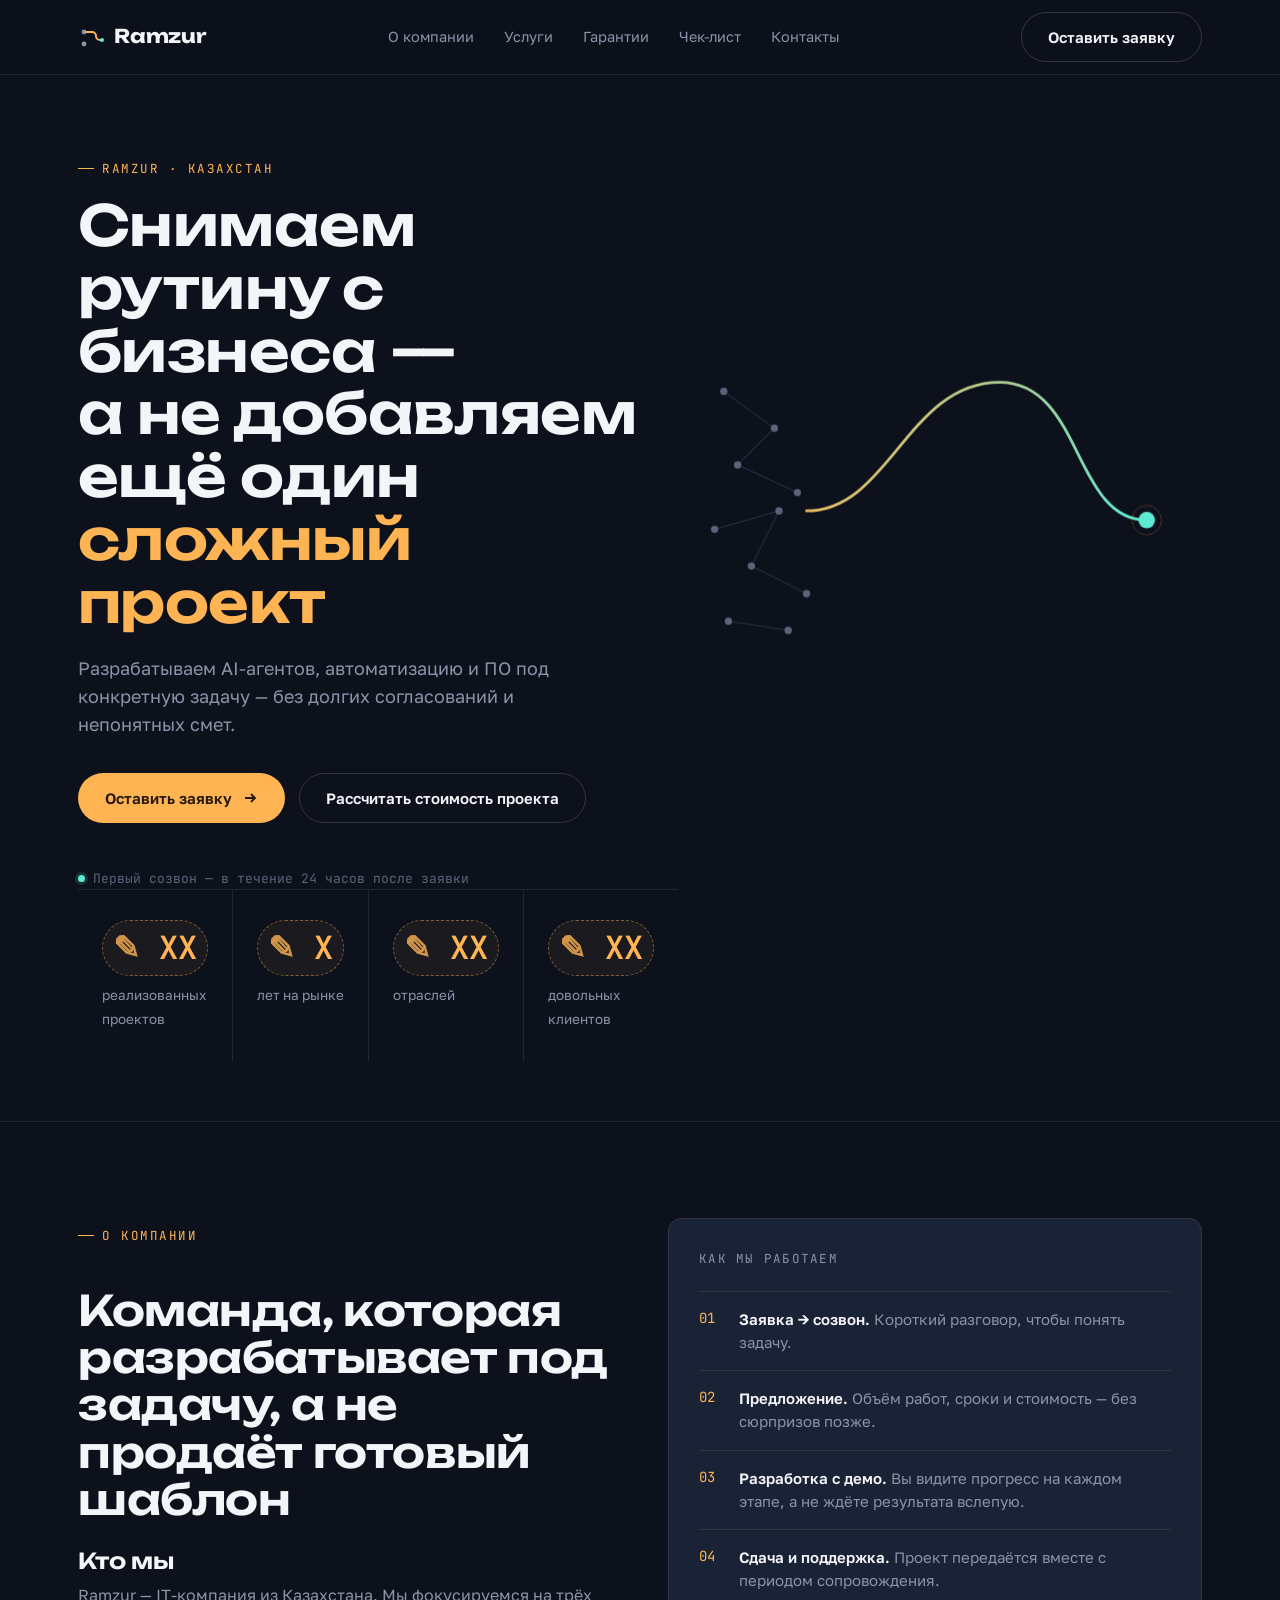
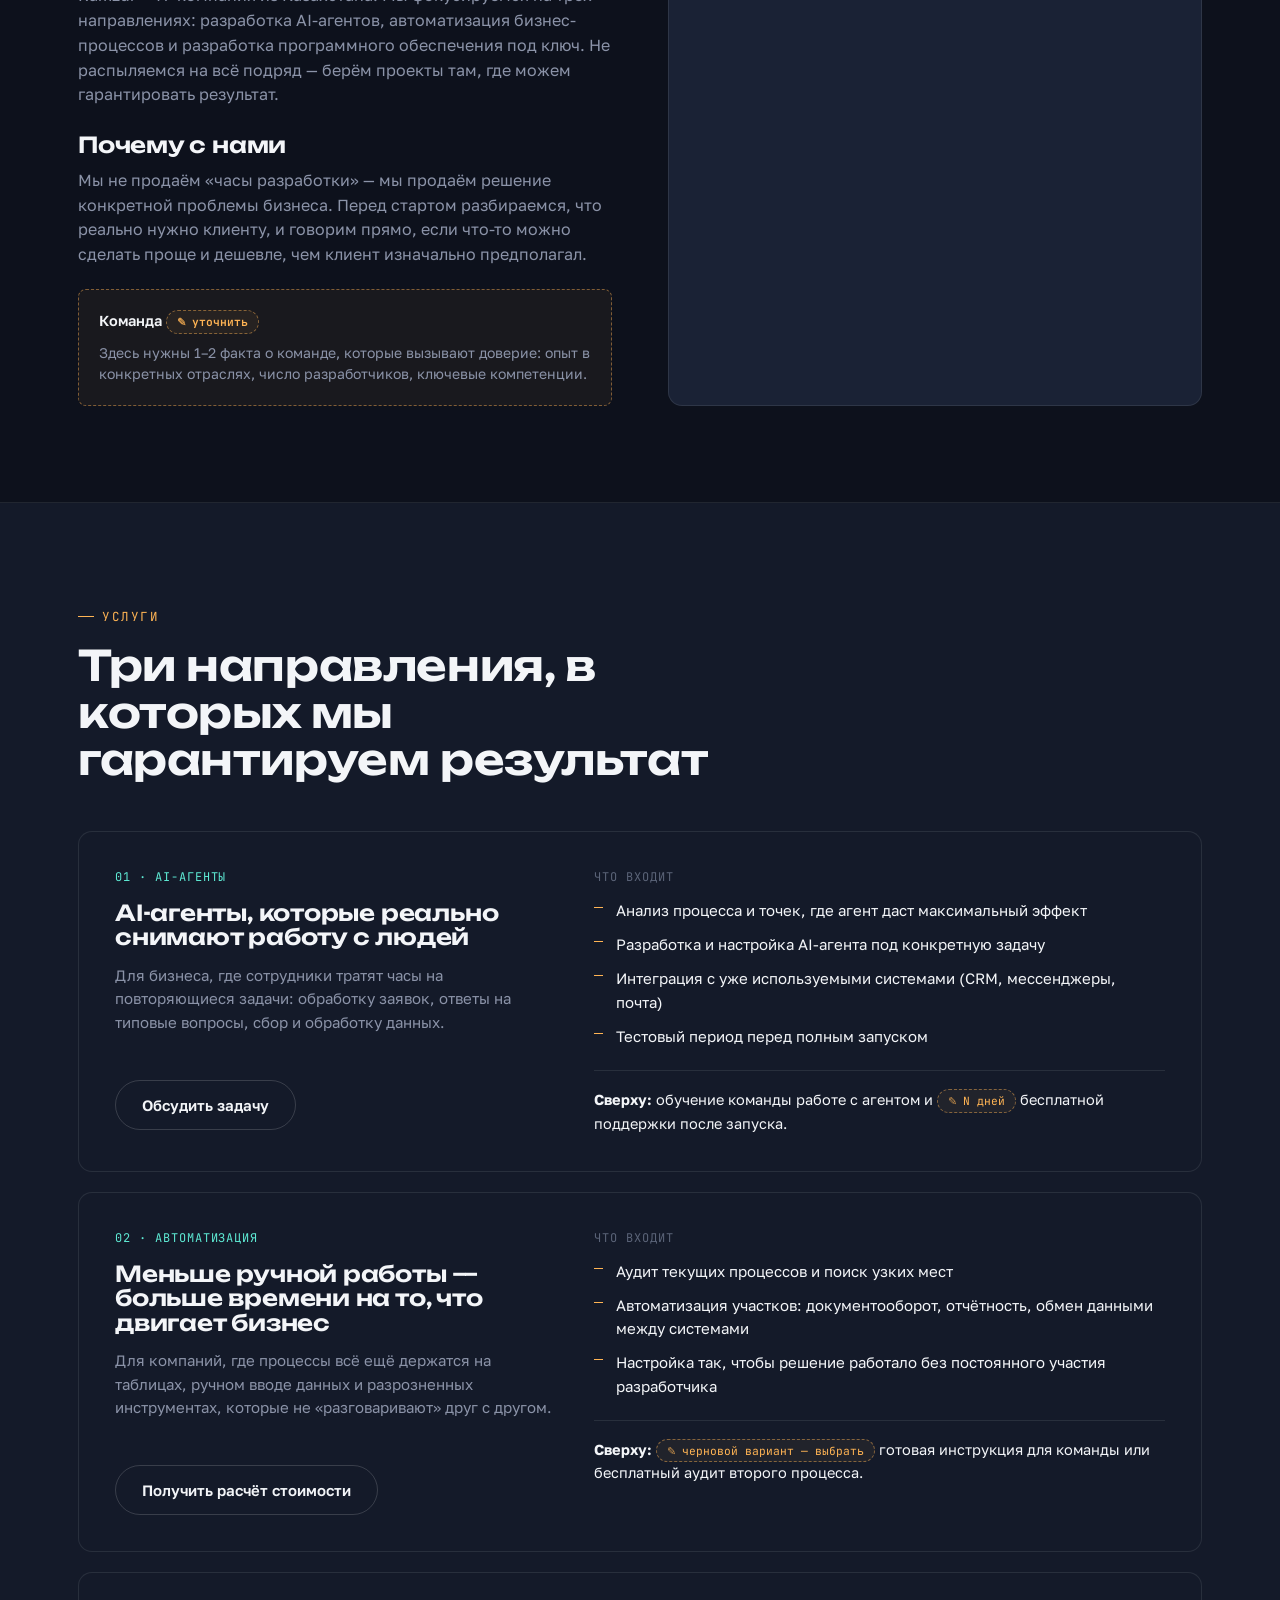
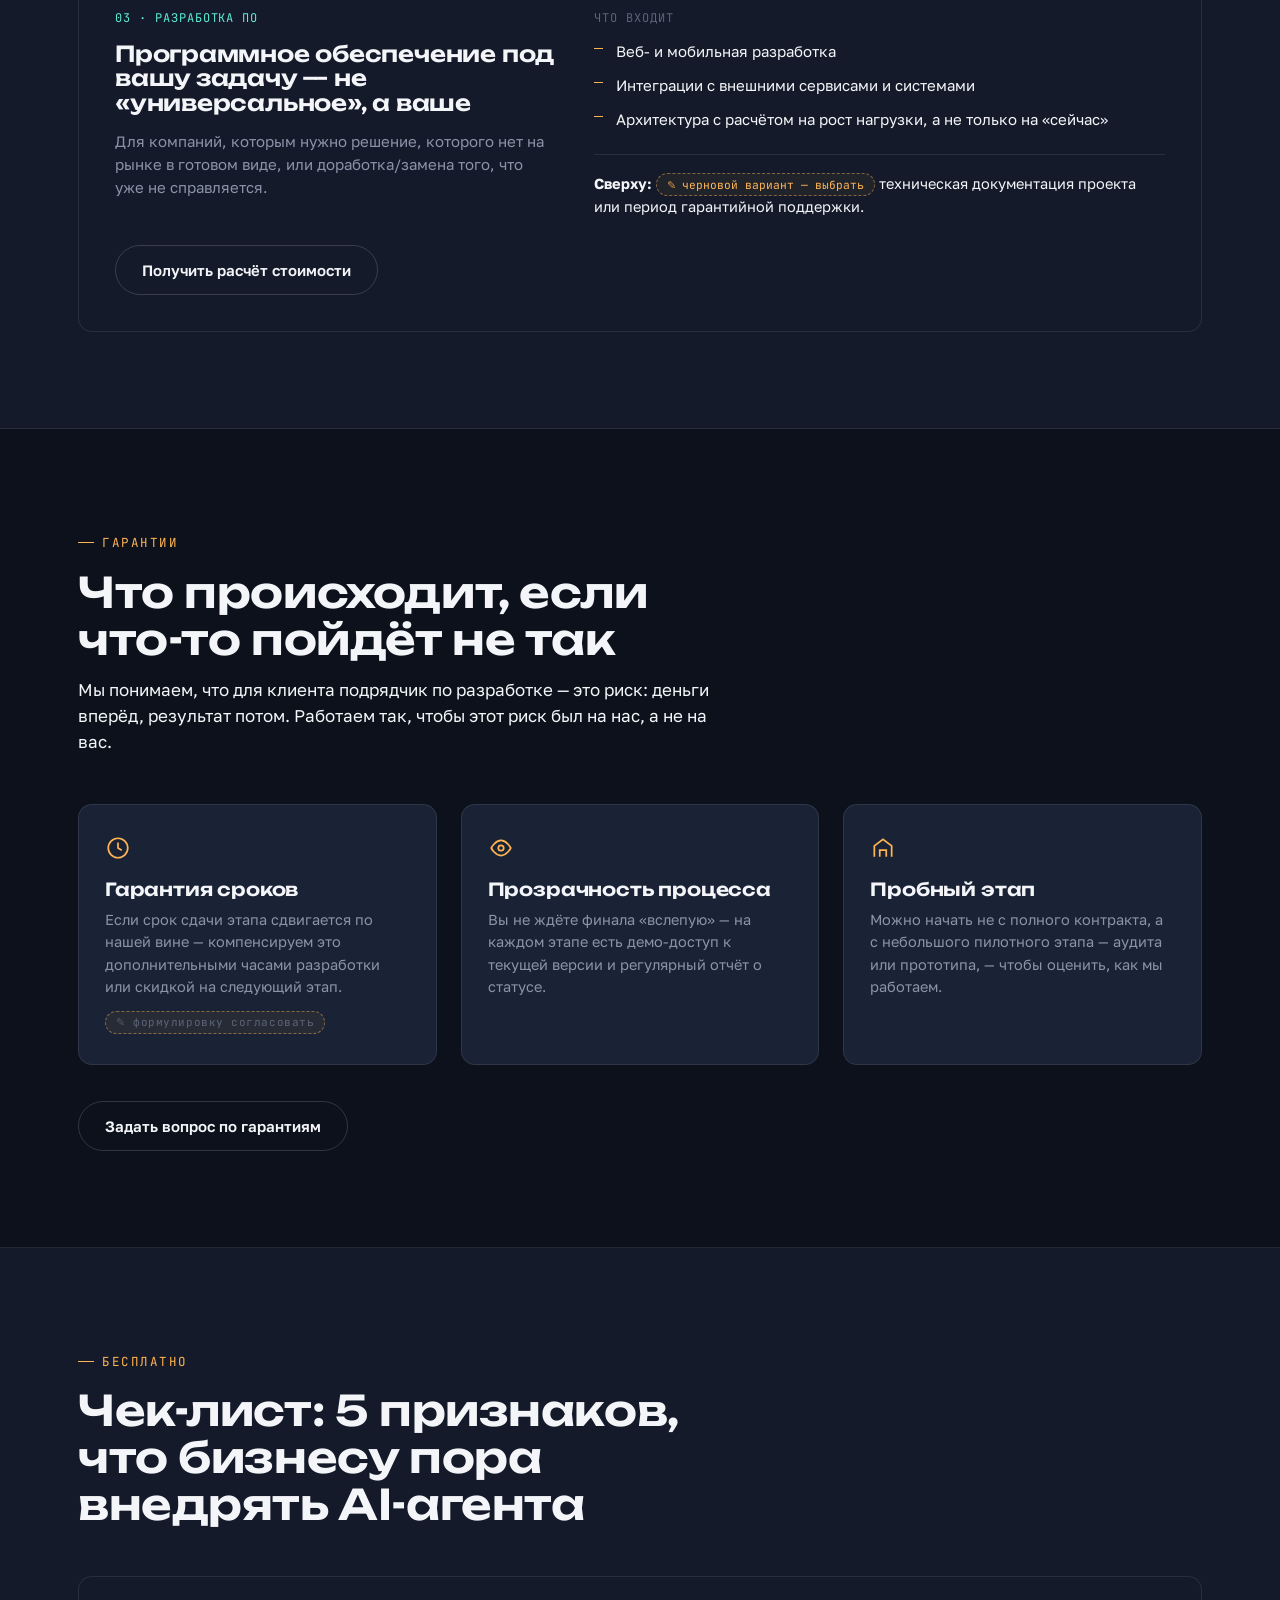
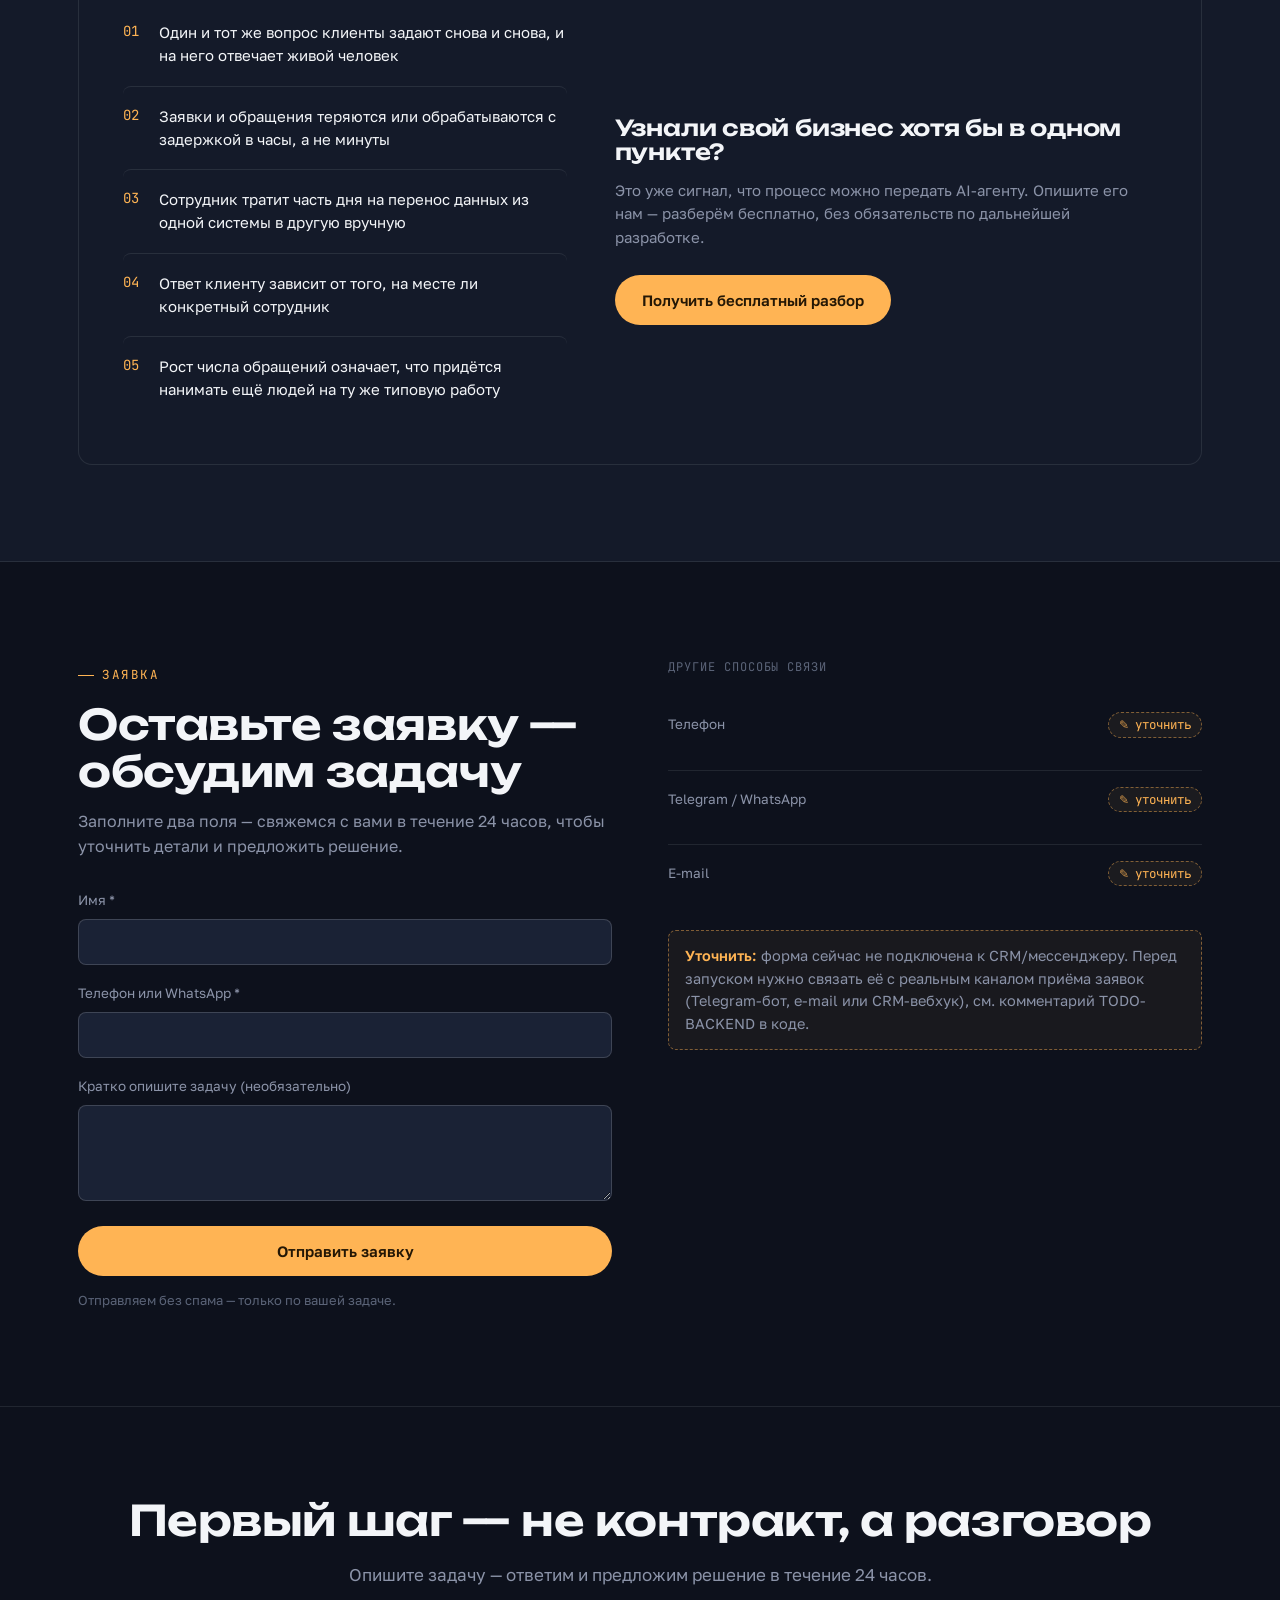
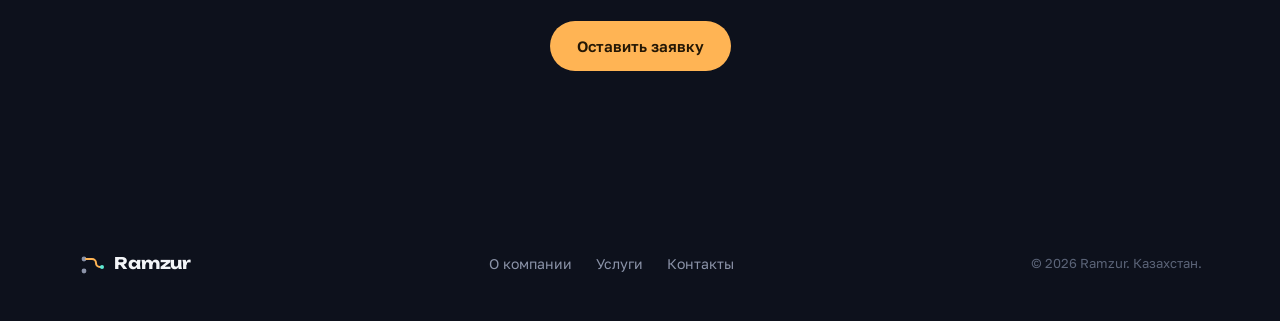
==== ramzur-landing-single-file.html @ 0170650f "first commit" ====
<!DOCTYPE html>
<html lang="ru">
<head>
<meta charset="UTF-8">
<meta name="viewport" content="width=device-width, initial-scale=1.0">
<title>Ramzur — автоматизация и AI-агенты для бизнеса</title>
<meta name="description" content="Разрабатываем AI-агентов, автоматизацию процессов и ПО под задачу. Первый созвон — в течение 24 часов после заявки.">

<!--
  ============================================================
  ПЕРЕД ПУБЛИКАЦИЕЙ — ЗАМЕНИТЬ ПЛЕЙСХОЛДЕРЫ:
  Все места, помеченные классом "ph" (пунктирная рамка) и/или
  комментарием "УТОЧНИТЬ", содержат реальные данные компании,
  которые нужно вставить: цифры в шапке, контакты, условия
  гарантии, факты о команде. Список полностью — в конце файла
  в комментарии CHECKLIST-BEFORE-LAUNCH.

  Форма заявки сейчас НЕ отправляет данные на сервер —
  см. комментарий TODO-BACKEND в блоке <script>.
  ============================================================
-->

<link rel="preconnect" href="https://fonts.googleapis.com">
<link rel="preconnect" href="https://fonts.gstatic.com" crossorigin>
<link href="https://fonts.googleapis.com/css2?family=Unbounded:wght@500;600;700;800&family=Golos+Text:wght@400;500;600;700&family=JetBrains+Mono:wght@400;500;600&display=swap" rel="stylesheet">

<style>
  :root{
    --bg: #0D111C;
    --surface: #141A29;
    --surface-2: #1A2235;
    --surface-3: #202A40;
    --line: rgba(245,246,248,0.09);
    --line-strong: rgba(245,246,248,0.16);
    --text: #F3F5F8;
    --text-muted: #8B93A8;
    --text-faint: #5B6478;
    --amber: #FFB454;
    --amber-ink: #241705;
    --teal: #5EEAD4;
    --danger-line: rgba(255,180,84,0.45);
    --error: #FF7A7A;
    --ease: cubic-bezier(.4,0,.2,1);

    --font-display: 'Unbounded', sans-serif;
    --font-body: 'Golos Text', sans-serif;
    --font-mono: 'JetBrains Mono', monospace;

    --container: 1180px;
    --radius: 14px;
    --radius-sm: 8px;
  }

  *{ box-sizing: border-box; }
  html{ scroll-behavior: smooth; }
  html, body{ margin:0; padding:0; }

  body{
    background: var(--bg);
    color: var(--text);
    font-family: var(--font-body);
    font-size: 16px;
    line-height: 1.55;
    -webkit-font-smoothing: antialiased;
    overflow-x: hidden;
    opacity: 0;
    animation: pageIn .5s var(--ease) forwards;
  }
  @keyframes pageIn{ to{ opacity: 1; } }

  /* thin flow-gradient bar tracking scroll progress, echoes the hero motif */
  .scroll-progress{
    position: fixed;
    top: 0; left: 0;
    height: 3px;
    width: 0%;
    background: linear-gradient(90deg, var(--amber), var(--teal));
    z-index: 200;
    transition: width .12s linear;
  }

  ::selection{ background: var(--amber); color: var(--amber-ink); }

  img, svg{ display:block; max-width:100%; }
  a{ color: inherit; text-decoration:none; }
  button{ font-family: inherit; cursor:pointer; }
  input, textarea{ font-family: inherit; }

  .wrap{
    max-width: var(--container);
    margin: 0 auto;
    padding: 0 28px;
  }

  .eyebrow{
    font-family: var(--font-mono);
    font-size: 12.5px;
    letter-spacing: 0.12em;
    text-transform: uppercase;
    color: var(--amber);
    display: inline-flex;
    align-items: center;
    gap: 8px;
    margin: 0 0 16px;
  }
  .eyebrow::before{
    content:"";
    width: 16px; height: 1px;
    background: var(--amber);
    display:inline-block;
  }

  h1, h2, h3{
    font-family: var(--font-display);
    font-weight: 600;
    line-height: 1.12;
    letter-spacing: -0.01em;
    margin: 0;
  }

  h2{ font-size: clamp(28px, 3.6vw, 42px); }
  h3{ font-size: clamp(19px, 2vw, 22px); font-weight: 600; }

  p{ margin: 0; }
  .muted{ color: var(--text-muted); }

  .section{
    padding: 96px 0;
    position: relative;
    border-bottom: 1px solid var(--line);
    scroll-margin-top: 84px;
  }
  .hero{ scroll-margin-top: 84px; }
  .section--tight{ padding: 72px 0; }
  .section--alt{ background: var(--surface); }
  .section-head{
    max-width: 640px;
    margin: 0 0 48px;
  }
  .section-head p{ margin-top: 14px; font-size: 17px; }

  /* ---------- Placeholder styling ---------- */
  .ph{
    display: inline-flex;
    align-items: center;
    gap: 6px;
    padding: 2px 10px;
    border: 1px dashed var(--danger-line);
    border-radius: 100px;
    color: var(--amber);
    font-family: var(--font-mono);
    font-size: 0.78em;
    white-space: nowrap;
    background: rgba(255,180,84,0.06);
  }
  .ph::before{ content:"✎ "; opacity:0.8; }
  .ph-block{
    border: 1px dashed var(--danger-line);
    background: rgba(255,180,84,0.05);
    border-radius: var(--radius-sm);
    padding: 14px 16px;
    font-size: 14.5px;
    color: var(--text-muted);
  }
  .ph-block b{ color: var(--amber); font-weight: 600; }

  /* ---------- Buttons ---------- */
  .btn{
    display: inline-flex;
    align-items: center;
    justify-content: center;
    gap: 10px;
    padding: 15px 26px;
    border-radius: 100px;
    font-family: var(--font-body);
    font-weight: 600;
    font-size: 15px;
    border: 1px solid transparent;
    transition: transform .15s ease, background .2s ease, border-color .2s ease;
    white-space: nowrap;
  }
  .btn:active{ transform: scale(0.97); }
  .btn-primary{
    background: var(--amber);
    color: var(--amber-ink);
  }
  .btn-primary:hover{ background:#ffc478; }
  .btn-ghost{
    background: transparent;
    border-color: var(--line-strong);
    color: var(--text);
  }
  .btn-ghost:hover{ border-color: var(--amber); color: var(--amber); }
  .btn svg{ width:16px; height:16px; }

  /* ---------- Nav ---------- */
  .nav{
    position: sticky;
    top: 0;
    z-index: 50;
    background: rgba(13,17,28,0.85);
    backdrop-filter: blur(10px);
    border-bottom: 1px solid var(--line);
  }
  .nav .wrap{
    display:flex;
    align-items:center;
    justify-content:space-between;
    height: 74px;
  }
  .logo{
    display:flex; align-items:center; gap:10px;
    font-family: var(--font-display);
    font-weight: 700;
    font-size: 19px;
    letter-spacing: -0.01em;
  }
  .logo svg{ width:26px; height:26px; }
  .nav-links{
    display:flex; align-items:center; gap: 30px;
    font-size: 14.5px;
    color: var(--text-muted);
  }
  .nav-links a:hover{ color: var(--text); }
  .nav-actions{ display:flex; align-items:center; gap:14px; }
  .nav-toggle{
    display:none;
    background:none; border:none; color:var(--text);
    width:36px; height:36px;
  }
  @media (max-width: 900px){
    .nav-links{ display:none; }
    .nav-toggle{ display:flex; align-items:center; justify-content:center; }
    .btn-ghost.nav-only{ display:none; }
  }

  .mobile-menu{
    display:none;
    flex-direction:column;
    gap: 2px;
    background: var(--surface);
    border-bottom: 1px solid var(--line);
  }
  .mobile-menu.open{ display:flex; }
  .mobile-menu a{
    padding: 16px 28px;
    border-top: 1px solid var(--line);
    color: var(--text-muted);
    font-size: 15px;
  }

  /* ---------- Hero ---------- */
  .hero{
    padding-top: 76px;
    padding-bottom: 60px;
    border-bottom: 1px solid var(--line);
    overflow: hidden;
  }
  .hero .wrap{
    display: grid;
    grid-template-columns: 1.05fr 0.95fr;
    gap: 40px;
    align-items: center;
  }
  .hero h1{
    font-size: clamp(32px, 4.6vw, 56px);
    margin-bottom: 22px;
  }
  .hero h1 em{
    font-style: normal;
    color: var(--amber);
  }
  .hero-sub{
    font-size: 18px;
    color: var(--text-muted);
    max-width: 480px;
    margin-bottom: 34px;
  }
  .hero-ctas{ display:flex; gap:14px; flex-wrap:wrap; margin-bottom: 46px;}
  .hero-note{
    font-family: var(--font-mono);
    font-size: 13px;
    color: var(--text-faint);
    display:flex; align-items:center; gap:8px;
  }
  .hero-note .dot{
    width:7px; height:7px; border-radius:50%;
    background: var(--teal);
    box-shadow: 0 0 0 3px rgba(94,234,212,0.15);
  }

  .hero-visual{ position:relative; }
  .hero-visual svg{ width:100%; height:auto; }

  /* stats */
  .stats{
    display:grid;
    grid-template-columns: repeat(4,1fr);
    border-top: 1px solid var(--line);
  }
  .stat{
    padding: 30px 24px;
    border-right: 1px solid var(--line);
  }
  .stat:last-child{ border-right:none; }
  .stat-num{
    font-family: var(--font-mono);
    font-size: clamp(24px, 2.6vw, 32px);
    font-weight: 600;
    color: var(--amber);
    display:block;
    margin-bottom: 6px;
  }
  .stat-label{ font-size: 13.5px; color: var(--text-muted); }
  @media (max-width: 760px){
    .stats{ grid-template-columns: repeat(2,1fr); }
    .stat{ border-bottom: 1px solid var(--line); }
  }

  /* ---------- About ---------- */
  .about-grid{
    display:grid;
    grid-template-columns: 1fr 1fr;
    gap: 56px;
  }
  .about-copy > *+*{ margin-top: 26px; }
  .about-copy h3{ margin-bottom: 10px; }

  .method{
    background: var(--surface-2);
    border: 1px solid var(--line);
    border-radius: var(--radius);
    padding: 30px;
  }
  .method-title{
    font-family: var(--font-mono);
    font-size: 12.5px;
    text-transform: uppercase;
    letter-spacing: .1em;
    color: var(--text-muted);
    margin-bottom: 22px;
  }
  .method-step{
    display:flex; gap:16px;
    padding: 16px 0;
    border-top: 1px solid var(--line);
  }
  .method-step:first-of-type{ border-top:none; padding-top:0; }
  .method-step .n{
    font-family: var(--font-mono);
    color: var(--amber);
    font-size: 14px;
    flex: 0 0 24px;
  }
  .method-step p{ font-size: 15px; color: var(--text-muted); }
  .method-step strong{ color: var(--text); font-weight:600; }

  .team-card{
    margin-top: 22px;
    padding: 20px;
    border: 1px dashed var(--danger-line);
    border-radius: var(--radius-sm);
    background: rgba(255,180,84,0.05);
  }

  @media (max-width: 880px){
    .about-grid{ grid-template-columns: 1fr; }
  }
  .about-grid .method{ transition-delay: 130ms; }

  /* ---------- Services ---------- */
  .service-list{ display:flex; flex-direction:column; gap: 20px; }
  .service{
    background: var(--surface);
    border: 1px solid var(--line);
    border-radius: var(--radius);
    padding: 36px;
    display:grid;
    grid-template-columns: 1fr 1.3fr;
    gap: 40px;
  }
  .service-tag{
    font-family: var(--font-mono);
    font-size: 12px;
    color: var(--teal);
    text-transform: uppercase;
    letter-spacing: .08em;
    margin-bottom: 14px;
    display:block;
  }
  .service h3{ margin-bottom: 14px; }
  .service-for{ color: var(--text-muted); font-size: 15px; margin-bottom: 22px; }
  .service-cta{ margin-top: 24px; }

  .stack-label{
    font-family: var(--font-mono);
    font-size: 12px;
    color: var(--text-faint);
    text-transform: uppercase;
    letter-spacing: .08em;
    margin: 0 0 12px;
  }
  .stack-list{ list-style:none; margin:0 0 22px; padding:0; display:flex; flex-direction:column; gap:11px;}
  .stack-list li{
    position:relative;
    padding-left: 22px;
    font-size: 15px;
    color: var(--text);
  }
  .stack-list li::before{
    content:"";
    position:absolute; left:0; top:8px;
    width:9px; height:1px;
    background: var(--amber);
  }
  .bonus{
    border-top: 1px solid var(--line);
    padding-top: 18px;
    font-size: 14.5px;
  }
  .bonus b{ color: var(--text); }

  @media (max-width: 880px){
    .service{ grid-template-columns: 1fr; gap: 22px; padding: 26px; }
  }

  /* ---------- Guarantees ---------- */
  .guarantee-grid{
    display:grid;
    grid-template-columns: repeat(3,1fr);
    gap: 24px;
  }
  .guarantee{
    padding: 30px 26px;
    border: 1px solid var(--line);
    border-radius: var(--radius);
    background: var(--surface-2);
  }
  .guarantee svg{ width:26px; height:26px; color: var(--amber); margin-bottom: 18px; }
  .guarantee h3{ margin-bottom: 10px; font-size:18px; }
  .guarantee p{ color: var(--text-muted); font-size: 14.5px; }
  .guarantee .draft-tag{
    display:inline-block;
    margin-top:12px;
    font-family: var(--font-mono);
    font-size: 11px;
    color: var(--text-faint);
    letter-spacing:.05em;
  }
  @media (max-width: 880px){
    .guarantee-grid{ grid-template-columns: 1fr; }
  }

  /* ---------- Lead magnet / checklist ---------- */
  .checklist-panel{
    background: var(--surface);
    border: 1px solid var(--line);
    border-radius: var(--radius);
    padding: 44px;
    display:grid;
    grid-template-columns: 0.9fr 1.1fr;
    gap: 48px;
  }
  .checklist-items{ list-style:none; margin:0; padding:0; }
  .checklist-items li{
    display:flex; gap:16px;
    padding: 18px 0;
    border-top: 1px solid var(--line);
    font-size: 15px;
  }
  .checklist-items li:first-child{ border-top:none; padding-top:0; }
  .checklist-items .num{
    font-family: var(--font-mono);
    color: var(--amber);
    font-size:14px;
    flex:0 0 20px;
  }
  .checklist-side{ display:flex; flex-direction:column; justify-content:center; }
  .checklist-side h3{ margin-bottom:14px; }
  .checklist-side p{ color: var(--text-muted); margin-bottom: 26px; font-size:15px; }
  @media (max-width: 880px){
    .checklist-panel{ grid-template-columns: 1fr; padding: 28px; }
    .checklist-side{ order:-1; }
  }

  /* ---------- Contact ---------- */
  .contact-grid{
    display:grid;
    grid-template-columns: 1fr 1fr;
    gap: 56px;
  }
  .form-field{ margin-bottom: 18px; }
  .form-field label{
    display:block;
    font-size: 13.5px;
    color: var(--text-muted);
    margin-bottom: 8px;
  }
  .form-field input, .form-field textarea{
    width:100%;
    background: var(--surface-2);
    border: 1px solid var(--line-strong);
    border-radius: var(--radius-sm);
    padding: 13px 15px;
    color: var(--text);
    font-size: 15px;
    outline:none;
    transition: border-color .15s ease;
  }
  .form-field input:focus, .form-field textarea:focus{
    border-color: var(--amber);
  }
  .form-field textarea{ min-height: 96px; resize: vertical; }
  .form-note{ font-size:13px; color: var(--text-faint); margin-top:14px; }
  .form-success{
    display:none;
    padding: 18px 20px;
    border: 1px solid var(--teal);
    border-radius: var(--radius-sm);
    background: rgba(94,234,212,0.07);
    color: var(--teal);
    font-size: 14.5px;
    margin-bottom: 20px;
  }
  .form-success.show{ display:block; }
  #leadForm.hidden, #modalForm.hidden{ display:none; }

  .alt-contacts{ display:flex; flex-direction:column; gap:16px; }
  .alt-contact{
    display:flex; justify-content:space-between; align-items:center;
    padding: 16px 0;
    border-top: 1px solid var(--line);
  }
  .alt-contact:first-child{ border-top:none; }
  .alt-contact .label{ font-size:13.5px; color: var(--text-muted); }

  /* ---------- Footer ---------- */
  footer{ padding: 44px 0; }
  footer .wrap{
    display:flex; justify-content:space-between; align-items:center;
    flex-wrap: wrap; gap: 16px;
  }
  .footer-links{ display:flex; gap:24px; font-size:14px; color: var(--text-muted); }
  .footer-links a:hover{ color: var(--text); }
  .footer-copy{ font-size: 13px; color: var(--text-faint); }

  /* ---------- Scroll-reveal system ---------- */
  .reveal{
    opacity: 0;
    transform: translateY(28px);
    transition: opacity .7s var(--ease), transform .7s var(--ease);
  }
  .reveal.is-visible{ opacity: 1; transform: none; }

  /* staggered entrances for grouped items — order carries meaning here
     (reading order left-to-right / top-to-bottom), so the delay follows it */
  .stats .stat:nth-child(1){ transition-delay: 0ms; }
  .stats .stat:nth-child(2){ transition-delay: 90ms; }
  .stats .stat:nth-child(3){ transition-delay: 180ms; }
  .stats .stat:nth-child(4){ transition-delay: 270ms; }

  .service-list .service:nth-child(1){ transition-delay: 0ms; }
  .service-list .service:nth-child(2){ transition-delay: 110ms; }
  .service-list .service:nth-child(3){ transition-delay: 220ms; }

  .guarantee-grid .guarantee:nth-child(1){ transition-delay: 0ms; }
  .guarantee-grid .guarantee:nth-child(2){ transition-delay: 100ms; }
  .guarantee-grid .guarantee:nth-child(3){ transition-delay: 200ms; }

  .checklist-items li:nth-child(1){ transition-delay: 0ms; }
  .checklist-items li:nth-child(2){ transition-delay: 70ms; }
  .checklist-items li:nth-child(3){ transition-delay: 140ms; }
  .checklist-items li:nth-child(4){ transition-delay: 210ms; }
  .checklist-items li:nth-child(5){ transition-delay: 280ms; }

  /* ---------- Nav scroll state + active-section tracking ---------- */
  .nav{ transition: box-shadow .3s ease, border-color .3s ease; }
  .nav.scrolled{
    box-shadow: 0 12px 28px -12px rgba(0,0,0,0.5);
    border-color: var(--line-strong);
  }
  .nav-links a, .mobile-menu a{
    position: relative;
    transition: color .2s ease;
  }
  .nav-links a::after{
    content:"";
    position:absolute;
    left:0; right:0; bottom:-6px;
    height:2px;
    background: linear-gradient(90deg, var(--amber), var(--teal));
    transform: scaleX(0);
    transform-origin: left;
    transition: transform .3s var(--ease);
  }
  .nav-links a.active{ color: var(--text); }
  .nav-links a.active::after{ transform: scaleX(1); }
  .mobile-menu a.active{ color: var(--amber); }

  /* ---------- Hover micro-interactions ---------- */
  .btn{ transition: transform .18s ease, background .2s ease, border-color .2s ease, box-shadow .2s ease; }
  .btn-primary:hover{ transform: translateY(-2px); box-shadow: 0 14px 28px -10px rgba(255,180,84,0.5); }
  .btn-ghost:hover{ transform: translateY(-2px); }

  .service{ transition: transform .3s var(--ease), border-color .3s ease, box-shadow .3s ease; }
  .service:hover{
    transform: translateY(-5px);
    border-color: var(--line-strong);
    box-shadow: 0 24px 48px -28px rgba(0,0,0,0.6);
  }
  .stack-list li{ transition: padding-left .2s ease; }
  .service:hover .stack-list li{ padding-left: 26px; }

  .guarantee{ transition: transform .3s var(--ease), border-color .3s ease; }
  .guarantee:hover{ transform: translateY(-5px); border-color: var(--danger-line); }
  .guarantee svg{ transition: transform .3s var(--ease); }
  .guarantee:hover svg{ transform: scale(1.14) rotate(-4deg); }

  .checklist-items li{ transition: background .2s ease, padding-left .2s ease; border-radius: 8px; }
  .checklist-items li:hover{ background: rgba(255,180,84,0.06); padding-left: 10px; }

  .stat{ transition: background .25s ease; }
  .stat:hover{ background: rgba(255,180,84,0.045); }

  .alt-contact{ transition: padding-left .2s ease; }
  .alt-contact:hover{ padding-left: 6px; }

  /* ---------- Lead modal ---------- */
  .modal-overlay{
    position: fixed;
    inset: 0;
    background: rgba(9,12,20,0.72);
    backdrop-filter: blur(6px);
    display: flex;
    align-items: center;
    justify-content: center;
    padding: 24px;
    z-index: 300;
    opacity: 0;
    pointer-events: none;
    transition: opacity .25s var(--ease);
  }
  .modal-overlay.open{ opacity: 1; pointer-events: auto; }
  .modal{
    width: 100%;
    max-width: 440px;
    background: var(--surface-2);
    border: 1px solid var(--line-strong);
    border-radius: var(--radius);
    padding: 40px 36px 32px;
    position: relative;
    transform: translateY(18px) scale(0.97);
    transition: transform .3s var(--ease);
  }
  .modal-overlay.open .modal{ transform: none; }
  .modal h3{ font-size: clamp(20px, 2.4vw, 24px); margin-bottom: 10px; padding-right: 28px; }
  .modal-sub{ font-size: 14.5px; margin-bottom: 26px; }
  .modal-close{
    position: absolute;
    top: 14px; right: 14px;
    width: 34px; height: 34px;
    border-radius: 50%;
    border: none;
    background: transparent;
    color: var(--text-muted);
    display: flex; align-items: center; justify-content: center;
    transition: background .2s ease, color .2s ease;
  }
  .modal-close svg{ width: 16px; height: 16px; }
  .modal-close:hover{ background: var(--surface-3); color: var(--text); }
  body.modal-open{ overflow: hidden; }
  @media (prefers-reduced-motion: reduce){
    .modal-overlay, .modal{ transition: none; }
  }

  /* ---------- Form validation feedback ---------- */
  .form-field.error input,
  .form-field.error textarea{ border-color: var(--error); }
  .form-field.error label{ color: var(--error); }
  @keyframes shake{
    10%,90%{ transform: translateX(-1px); }
    20%,80%{ transform: translateX(2px); }
    30%,50%,70%{ transform: translateX(-5px); }
    40%,60%{ transform: translateX(5px); }
  }
  .shake{ animation: shake .5s var(--ease); }

  /* divider motif */
  .route-divider{
    height: 1px;
    background: linear-gradient(90deg, transparent, var(--amber) 40%, var(--teal) 60%, transparent);
    opacity: 0.35;
    margin: 0 0 0;
  }

  /* hero signature animation: scattered "routine" nodes resolving into one flow */
  .chaos-line{
    opacity: 0;
    animation: settleChaos .7s ease-out forwards;
  }
  .flow-path{
    stroke-dasharray: 1;
    stroke-dashoffset: 1;
    opacity: 0;
    animation: drawFlow 1.5s cubic-bezier(.4,0,.2,1) 0.5s forwards;
  }
  .flow-node{
    opacity: 0;
    transform: scale(0);
    transform-origin: 500px 210px;
    animation: popNode .5s ease-out 1.9s forwards;
  }
  @keyframes settleChaos{ to{ opacity: 0.55; } }
  @keyframes drawFlow{ to{ stroke-dashoffset: 0; opacity: 1; } }
  @keyframes popNode{ to{ opacity: 1; transform: scale(1); } }

  /* ambient "signal" pulse on the resolved end-node — starts once the
     draw-in sequence finishes, loops quietly, never draws attention away */
  .pulse-ring{
    opacity: 0;
    transform-origin: 500px 210px;
    animation: ringPulse 2.6s ease-out 2.2s infinite;
  }
  @keyframes ringPulse{
    0%{ transform: scale(0.85); opacity: 0; }
    25%{ opacity: 0.45; }
    100%{ transform: scale(1.9); opacity: 0; }
  }

  /* reduced motion: skip the sequence, show the resolved end-state immediately,
     and drop every automatic/looping animation on the page */
  @media (prefers-reduced-motion: reduce){
    .chaos-line{ animation: none; opacity: 0.55; }
    .flow-path{ animation: none; stroke-dashoffset: 0; opacity: 1; }
    .flow-node{ animation: none; opacity: 1; transform: scale(1); }
    .pulse-ring{ animation: none; opacity: 0; }
    body{ animation: none; opacity: 1; }
    .reveal{ opacity: 1; transform: none; transition: none; }
    .service:hover, .guarantee:hover{ transform: none; }
  }

  .cta-final{ text-align:center; padding: 90px 0; }
  .cta-final h2{ margin-bottom: 18px; }
  .cta-final p{ color: var(--text-muted); margin-bottom: 32px; font-size:17px; }
  .cta-final .hero-ctas{ justify-content:center; }
</style>
</head>
<body>
<div class="scroll-progress" id="scrollProgress"></div>

<!-- ============ NAV ============ -->
<header class="nav">
  <div class="wrap">
    <a href="#hero" class="logo">
      <svg viewBox="0 0 26 26" fill="none"><circle cx="6" cy="20" r="2.4" fill="#8B93A8"/><circle cx="6" cy="8" r="2.4" fill="#8B93A8"/><path d="M8 8h6a4 4 0 0 1 4 4v0a4 4 0 0 0 4 4h2" stroke="#FFB454" stroke-width="2" stroke-linecap="round"/><circle cx="24" cy="16" r="2" fill="#5EEAD4"/></svg>
      Ramzur
    </a>
    <nav class="nav-links">
      <a href="#about">О компании</a>
      <a href="#services">Услуги</a>
      <a href="#guarantees">Гарантии</a>
      <a href="#checklist">Чек-лист</a>
      <a href="#contact">Контакты</a>
    </nav>
    <div class="nav-actions">
      <button type="button" class="btn btn-ghost nav-only js-open-modal"
        data-title="Оставьте заявку" data-sub="Заполните два поля — свяжемся с вами в течение 24 часов."
        data-placeholder="">Оставить заявку</button>
      <button class="nav-toggle" id="navToggle" aria-label="Меню">
        <svg viewBox="0 0 24 24" fill="none" stroke="currentColor" stroke-width="1.8"><path d="M3 6h18M3 12h18M3 18h18"/></svg>
      </button>
    </div>
  </div>
  <div class="mobile-menu" id="mobileMenu">
    <a href="#about">О компании</a>
    <a href="#services">Услуги</a>
    <a href="#guarantees">Гарантии</a>
    <a href="#checklist">Чек-лист</a>
    <a href="#contact">Контакты</a>
  </div>
</header>

<!-- ============ HERO ============ -->
<section class="hero" id="hero">
  <div class="wrap">
    <div>
      <span class="eyebrow">Ramzur · Казахстан</span>
      <h1>Снимаем рутину с бизнеса —<br>а не добавляем ещё один <em>сложный проект</em></h1>
      <p class="hero-sub">Разрабатываем AI-агентов, автоматизацию и ПО под конкретную задачу — без долгих согласований и непонятных смет.</p>
      <div class="hero-ctas">
        <button type="button" class="btn btn-primary js-open-modal"
          data-title="Оставьте заявку" data-sub="Заполните два поля — свяжемся с вами в течение 24 часов."
          data-placeholder="">
          Оставить заявку
          <svg viewBox="0 0 16 16" fill="none" stroke="currentColor" stroke-width="1.8"><path d="M3 8h10M9 4l4 4-4 4"/></svg>
        </button>
        <button type="button" class="btn btn-ghost js-open-modal"
          data-title="Расчёт стоимости проекта" data-sub="Расскажите коротко о задаче — пришлём ориентировочный расчёт и сроки."
          data-placeholder="Например: нужен AI-агент для обработки заявок">Рассчитать стоимость проекта</button>
      </div>
      <div class="hero-note"><span class="dot"></span> Первый созвон — в течение 24 часов после заявки</div>
    </div>

    <div class="hero-visual" aria-hidden="true">
      <svg viewBox="0 0 560 420" fill="none">
        <!-- scattered "manual routine" nodes, left side -->
        <g class="chaos-group" stroke="#3A4258" stroke-width="1.4">
          <line class="chaos-line" x1="40" y1="70" x2="95" y2="110"/>
          <line class="chaos-line" x1="95" y1="110" x2="55" y2="150"/>
          <line class="chaos-line" x1="55" y1="150" x2="120" y2="180"/>
          <line class="chaos-line" x1="30" y1="220" x2="100" y2="200"/>
          <line class="chaos-line" x1="100" y1="200" x2="70" y2="260"/>
          <line class="chaos-line" x1="70" y1="260" x2="130" y2="290"/>
          <line class="chaos-line" x1="45" y1="320" x2="110" y2="330"/>
        </g>
        <g fill="#5B6478">
          <circle cx="40" cy="70" r="4"/>
          <circle cx="95" cy="110" r="4"/>
          <circle cx="55" cy="150" r="4"/>
          <circle cx="120" cy="180" r="4"/>
          <circle cx="30" cy="220" r="4"/>
          <circle cx="100" cy="200" r="4"/>
          <circle cx="70" cy="260" r="4"/>
          <circle cx="130" cy="290" r="4"/>
          <circle cx="45" cy="320" r="4"/>
          <circle cx="110" cy="330" r="4"/>
        </g>

        <!-- the resolving flow line -->
        <path class="flow-path" d="M130 200 C 220 200, 240 60, 340 60 C 430 60, 420 210, 500 210"
          stroke="url(#flowGrad)" stroke-width="3" stroke-linecap="round" fill="none"
          pathLength="1"/>

        <circle class="flow-node" cx="500" cy="210" r="9" fill="url(#flowGrad)"/>
        <circle cx="500" cy="210" r="16" fill="none" stroke="#FFB454" stroke-opacity="0.25" stroke-width="1"/>
        <circle class="pulse-ring" cx="500" cy="210" r="16" fill="none" stroke="#FFB454" stroke-width="1.2"/>

        <defs>
          <linearGradient id="flowGrad" x1="130" y1="60" x2="500" y2="210" gradientUnits="userSpaceOnUse">
            <stop offset="0" stop-color="#FFB454"/>
            <stop offset="1" stop-color="#5EEAD4"/>
          </linearGradient>
        </defs>
      </svg>
    </div>
  </div>

  <div class="wrap">
    <div class="stats">
      <div class="stat reveal"><span class="stat-num ph">XX</span><span class="stat-label">реализованных проектов</span></div>
      <div class="stat reveal"><span class="stat-num ph">X</span><span class="stat-label">лет на рынке</span></div>
      <div class="stat reveal"><span class="stat-num ph">XX</span><span class="stat-label">отраслей</span></div>
      <div class="stat reveal"><span class="stat-num ph">XX</span><span class="stat-label">довольных клиентов</span></div>
    </div>
  </div>
</section>

<!-- ============ ABOUT ============ -->
<section class="section" id="about">
  <div class="wrap about-grid">
    <div class="about-copy reveal">
      <span class="eyebrow">О компании</span>
      <h2>Команда, которая разрабатывает под задачу, а не продаёт готовый шаблон</h2>
      <div>
        <h3>Кто мы</h3>
        <p class="muted">Ramzur — IT-компания из Казахстана. Мы фокусируемся на трёх направлениях: разработка AI-агентов, автоматизация бизнес-процессов и разработка программного обеспечения под ключ. Не распыляемся на всё подряд — берём проекты там, где можем гарантировать результат.</p>
      </div>
      <div>
        <h3>Почему с нами</h3>
        <p class="muted">Мы не продаём «часы разработки» — мы продаём решение конкретной проблемы бизнеса. Перед стартом разбираемся, что реально нужно клиенту, и говорим прямо, если что-то можно сделать проще и дешевле, чем клиент изначально предполагал.</p>
      </div>
      <div class="team-card">
        <p style="margin-bottom:8px; color:var(--text); font-weight:600; font-size:14.5px;">Команда <span class="ph">уточнить</span></p>
        <p class="muted" style="font-size:14px;">Здесь нужны 1–2 факта о команде, которые вызывают доверие: опыт в конкретных отраслях, число разработчиков, ключевые компетенции.</p>
      </div>
    </div>

    <div class="method reveal">
      <div class="method-title">Как мы работаем</div>
      <div class="method-step"><span class="n">01</span><p><strong>Заявка → созвон.</strong> Короткий разговор, чтобы понять задачу.</p></div>
      <div class="method-step"><span class="n">02</span><p><strong>Предложение.</strong> Объём работ, сроки и стоимость — без сюрпризов позже.</p></div>
      <div class="method-step"><span class="n">03</span><p><strong>Разработка с демо.</strong> Вы видите прогресс на каждом этапе, а не ждёте результата вслепую.</p></div>
      <div class="method-step"><span class="n">04</span><p><strong>Сдача и поддержка.</strong> Проект передаётся вместе с периодом сопровождения.</p></div>
    </div>
  </div>
</section>

<!-- ============ SERVICES ============ -->
<section class="section section--alt" id="services">
  <div class="wrap">
    <div class="section-head reveal">
      <span class="eyebrow">Услуги</span>
      <h2>Три направления, в которых мы гарантируем результат</h2>
    </div>

    <div class="service-list">
      <!-- 3.1 AI agents -->
      <div class="service reveal">
        <div>
          <span class="service-tag">01 · AI-агенты</span>
          <h3>AI-агенты, которые реально снимают работу с людей</h3>
          <p class="service-for">Для бизнеса, где сотрудники тратят часы на повторяющиеся задачи: обработку заявок, ответы на типовые вопросы, сбор и обработку данных.</p>
          <button type="button" class="btn btn-ghost service-cta js-open-modal"
            data-title="Обсудим AI-агента для вашей задачи" data-sub="Опишите процесс — скажем прямо, поможет ли здесь AI-агент и что для этого нужно."
            data-placeholder="Например: хотим автоматизировать ответы на частые вопросы клиентов">Обсудить задачу</button>
        </div>
        <div>
          <p class="stack-label">Что входит</p>
          <ul class="stack-list">
            <li>Анализ процесса и точек, где агент даст максимальный эффект</li>
            <li>Разработка и настройка AI-агента под конкретную задачу</li>
            <li>Интеграция с уже используемыми системами (CRM, мессенджеры, почта)</li>
            <li>Тестовый период перед полным запуском</li>
          </ul>
          <div class="bonus"><b>Сверху:</b> обучение команды работе с агентом и <span class="ph">N дней</span> бесплатной поддержки после запуска.</div>
        </div>
      </div>

      <!-- 3.2 Automation -->
      <div class="service reveal">
        <div>
          <span class="service-tag">02 · Автоматизация</span>
          <h3>Меньше ручной работы — больше времени на то, что двигает бизнес</h3>
          <p class="service-for">Для компаний, где процессы всё ещё держатся на таблицах, ручном вводе данных и разрозненных инструментах, которые не «разговаривают» друг с другом.</p>
          <button type="button" class="btn btn-ghost service-cta js-open-modal"
            data-title="Расчёт стоимости: автоматизация процессов" data-sub="Опишите процесс — оценим объём работ и ориентировочный бюджет."
            data-placeholder="Например: нужно связать CRM и бухгалтерию, сейчас переносим данные вручную">Получить расчёт стоимости</button>
        </div>
        <div>
          <p class="stack-label">Что входит</p>
          <ul class="stack-list">
            <li>Аудит текущих процессов и поиск узких мест</li>
            <li>Автоматизация участков: документооборот, отчётность, обмен данными между системами</li>
            <li>Настройка так, чтобы решение работало без постоянного участия разработчика</li>
          </ul>
          <div class="bonus"><b>Сверху:</b> <span class="ph">черновой вариант — выбрать</span> готовая инструкция для команды или бесплатный аудит второго процесса.</div>
        </div>
      </div>

      <!-- 3.3 Custom software -->
      <div class="service reveal">
        <div>
          <span class="service-tag">03 · Разработка ПО</span>
          <h3>Программное обеспечение под вашу задачу — не «универсальное», а ваше</h3>
          <p class="service-for">Для компаний, которым нужно решение, которого нет на рынке в готовом виде, или доработка/замена того, что уже не справляется.</p>
          <button type="button" class="btn btn-ghost service-cta js-open-modal"
            data-title="Расчёт стоимости: разработка ПО" data-sub="Опишите задачу — оценим объём работ и сроки."
            data-placeholder="Например: нужен внутренний сервис для учёта заказов">Получить расчёт стоимости</button>
        </div>
        <div>
          <p class="stack-label">Что входит</p>
          <ul class="stack-list">
            <li>Веб- и мобильная разработка</li>
            <li>Интеграции с внешними сервисами и системами</li>
            <li>Архитектура с расчётом на рост нагрузки, а не только на «сейчас»</li>
          </ul>
          <div class="bonus"><b>Сверху:</b> <span class="ph">черновой вариант — выбрать</span> техническая документация проекта или период гарантийной поддержки.</div>
        </div>
      </div>
    </div>
  </div>
</section>

<!-- ============ GUARANTEES ============ -->
<section class="section" id="guarantees">
  <div class="wrap">
    <div class="section-head reveal">
      <span class="eyebrow">Гарантии</span>
      <h2>Что происходит, если что-то пойдёт не так</h2>
      <p>Мы понимаем, что для клиента подрядчик по разработке — это риск: деньги вперёд, результат потом. Работаем так, чтобы этот риск был на нас, а не на вас.</p>
    </div>

    <div class="guarantee-grid">
      <div class="guarantee reveal">
        <svg viewBox="0 0 24 24" fill="none" stroke="currentColor" stroke-width="1.6"><circle cx="12" cy="12" r="9"/><path d="M12 7v5l3.5 2"/></svg>
        <h3>Гарантия сроков</h3>
        <p>Если срок сдачи этапа сдвигается по нашей вине — компенсируем это дополнительными часами разработки или скидкой на следующий этап.</p>
        <span class="draft-tag ph">формулировку согласовать</span>
      </div>
      <div class="guarantee reveal">
        <svg viewBox="0 0 24 24" fill="none" stroke="currentColor" stroke-width="1.6"><path d="M3 12s3.5-7 9-7 9 7 9 7-3.5 7-9 7-9-7-9-7Z"/><circle cx="12" cy="12" r="2.5"/></svg>
        <h3>Прозрачность процесса</h3>
        <p>Вы не ждёте финала «вслепую» — на каждом этапе есть демо-доступ к текущей версии и регулярный отчёт о статусе.</p>
      </div>
      <div class="guarantee reveal">
        <svg viewBox="0 0 24 24" fill="none" stroke="currentColor" stroke-width="1.6"><path d="M4 20V10l8-6 8 6v10"/><path d="M9 20v-6h6v6"/></svg>
        <h3>Пробный этап</h3>
        <p>Можно начать не с полного контракта, а с небольшого пилотного этапа — аудита или прототипа, — чтобы оценить, как мы работаем.</p>
      </div>
    </div>

    <div style="margin-top:36px;">
      <button type="button" class="btn btn-ghost js-open-modal"
        data-title="Вопрос по гарантиям" data-sub="Опишите, что хотите уточнить — ответим до звонка."
        data-placeholder="Например: как оформляется гарантия сроков?">Задать вопрос по гарантиям</button>
    </div>
  </div>
</section>

<!-- ============ LEAD MAGNET / CHECKLIST ============ -->
<section class="section section--alt" id="checklist">
  <div class="wrap">
    <div class="section-head reveal">
      <span class="eyebrow">Бесплатно</span>
      <h2>Чек-лист: 5 признаков, что бизнесу пора внедрять AI-агента</h2>
    </div>

    <div class="checklist-panel reveal">
      <ol class="checklist-items">
        <li class="reveal"><span class="num">01</span><span>Один и тот же вопрос клиенты задают снова и снова, и на него отвечает живой человек</span></li>
        <li class="reveal"><span class="num">02</span><span>Заявки и обращения теряются или обрабатываются с задержкой в часы, а не минуты</span></li>
        <li class="reveal"><span class="num">03</span><span>Сотрудник тратит часть дня на перенос данных из одной системы в другую вручную</span></li>
        <li class="reveal"><span class="num">04</span><span>Ответ клиенту зависит от того, на месте ли конкретный сотрудник</span></li>
        <li class="reveal"><span class="num">05</span><span>Рост числа обращений означает, что придётся нанимать ещё людей на ту же типовую работу</span></li>
      </ol>
      <div class="checklist-side">
        <h3>Узнали свой бизнес хотя бы в одном пункте?</h3>
        <p>Это уже сигнал, что процесс можно передать AI-агенту. Опишите его нам — разберём бесплатно, без обязательств по дальнейшей разработке.</p>
        <button type="button" class="btn btn-primary js-open-modal" style="align-self:flex-start;"
          data-title="Бесплатный разбор вашего процесса" data-sub="Опишите процесс — посмотрим, что можно передать AI-агенту, без обязательств."
          data-placeholder="Например: обработка заявок в мессенджере занимает часы каждый день">Получить бесплатный разбор</button>
      </div>
    </div>
  </div>
</section>

<!-- ============ CONTACT ============ -->
<section class="section" id="contact">
  <div class="wrap contact-grid reveal">
    <div>
      <span class="eyebrow">Заявка</span>
      <h2 style="margin-bottom:14px;">Оставьте заявку — обсудим задачу</h2>
      <p class="muted" style="margin-bottom:32px; font-size:16px;">Заполните два поля — свяжемся с вами в течение 24 часов, чтобы уточнить детали и предложить решение.</p>

      <div class="form-success" id="formSuccess">Заявка получена. Свяжемся с вами в течение 24 часов.</div>

      <form id="leadForm">
        <div class="form-field">
          <label for="name">Имя *</label>
          <input type="text" id="name" name="name" required>
        </div>
        <div class="form-field">
          <label for="phone">Телефон или WhatsApp *</label>
          <input type="tel" id="phone" name="phone" required>
        </div>
        <div class="form-field">
          <label for="task">Кратко опишите задачу (необязательно)</label>
          <textarea id="task" name="task"></textarea>
        </div>
        <button type="submit" class="btn btn-primary" style="width:100%;">Отправить заявку</button>
        <p class="form-note">Отправляем без спама — только по вашей задаче.</p>
      </form>
    </div>

    <div>
      <p class="stack-label" style="margin-bottom:20px;">Другие способы связи</p>
      <div class="alt-contacts">
        <div class="alt-contact"><span class="label">Телефон</span><span class="ph">уточнить</span></div>
        <div class="alt-contact"><span class="label">Telegram / WhatsApp</span><span class="ph">уточнить</span></div>
        <div class="alt-contact"><span class="label">E-mail</span><span class="ph">уточнить</span></div>
      </div>
      <div class="ph-block" style="margin-top:28px;">
        <b>Уточнить:</b> форма сейчас не подключена к CRM/мессенджеру. Перед запуском нужно связать её с реальным каналом приёма заявок (Telegram-бот, e-mail или CRM-вебхук), см. комментарий TODO-BACKEND в коде.
      </div>
    </div>
  </div>
</section>

<!-- ============ FINAL CTA ============ -->
<section class="cta-final">
  <div class="wrap reveal">
    <h2>Первый шаг — не контракт, а разговор</h2>
    <p>Опишите задачу — ответим и предложим решение в течение 24 часов.</p>
    <div class="hero-ctas">
      <button type="button" class="btn btn-primary js-open-modal"
        data-title="Оставьте заявку" data-sub="Заполните два поля — свяжемся с вами в течение 24 часов."
        data-placeholder="">Оставить заявку</button>
    </div>
  </div>
</section>

<!-- ============ FOOTER ============ -->
<footer>
  <div class="wrap">
    <div class="logo" style="font-size:16px;">
      <svg viewBox="0 0 26 26" width="20" height="20" fill="none"><circle cx="6" cy="20" r="2.4" fill="#8B93A8"/><circle cx="6" cy="8" r="2.4" fill="#8B93A8"/><path d="M8 8h6a4 4 0 0 1 4 4v0a4 4 0 0 0 4 4h2" stroke="#FFB454" stroke-width="2" stroke-linecap="round"/><circle cx="24" cy="16" r="2" fill="#5EEAD4"/></svg>
      Ramzur
    </div>
    <div class="footer-links">
      <a href="#about">О компании</a>
      <a href="#services">Услуги</a>
      <a href="#contact">Контакты</a>
    </div>
    <div class="footer-copy">© 2026 Ramzur. Казахстан.</div>
  </div>
</footer>

<script>
  // Mobile nav toggle
  document.getElementById('navToggle').addEventListener('click', function(){
    document.getElementById('mobileMenu').classList.toggle('open');
  });
  document.querySelectorAll('.mobile-menu a').forEach(function(a){
    a.addEventListener('click', function(){
      document.getElementById('mobileMenu').classList.remove('open');
    });
  });

  // ---------------------------------------------------------
  // Scroll-reveal: fade + rise elements into view once, the
  // first time each crosses into the viewport.
  // ---------------------------------------------------------
  (function(){
    var reduceMotion = window.matchMedia('(prefers-reduced-motion: reduce)').matches;
    var items = document.querySelectorAll('.reveal');
    if(reduceMotion || !('IntersectionObserver' in window)){
      items.forEach(function(el){ el.classList.add('is-visible'); });
      return;
    }
    var io = new IntersectionObserver(function(entries){
      entries.forEach(function(entry){
        if(entry.isIntersecting){
          entry.target.classList.add('is-visible');
          io.unobserve(entry.target);
        }
      });
    }, { threshold: 0.15, rootMargin: '0px 0px -60px 0px' });
    items.forEach(function(el){ io.observe(el); });
  })();

  // ---------------------------------------------------------
  // Scroll progress bar + sticky nav elevation, throttled to
  // one update per animation frame.
  // ---------------------------------------------------------
  (function(){
    var nav = document.querySelector('.nav');
    var bar = document.getElementById('scrollProgress');
    var ticking = false;

    function update(){
      var scrollTop = window.scrollY || document.documentElement.scrollTop;
      var max = document.documentElement.scrollHeight - window.innerHeight;
      var pct = max > 0 ? (scrollTop / max) * 100 : 0;
      bar.style.width = pct + '%';
      nav.classList.toggle('scrolled', scrollTop > 12);
      ticking = false;
    }
    window.addEventListener('scroll', function(){
      if(!ticking){ requestAnimationFrame(update); ticking = true; }
    }, { passive: true });
    update();
  })();

  // ---------------------------------------------------------
  // Active nav-link tracking: highlights the section currently
  // in view, mirroring the "one continuous flow" motif.
  // ---------------------------------------------------------
  (function(){
    var sectionIds = ['hero','about','services','guarantees','checklist','contact'];
    var sections = sectionIds.map(function(id){ return document.getElementById(id); }).filter(Boolean);
    var navLinks = document.querySelectorAll('.nav-links a, .mobile-menu a');

    function setActive(id){
      navLinks.forEach(function(a){
        a.classList.toggle('active', a.getAttribute('href') === '#' + id);
      });
    }
    if('IntersectionObserver' in window){
      var io = new IntersectionObserver(function(entries){
        entries.forEach(function(entry){
          if(entry.isIntersecting){ setActive(entry.target.id); }
        });
      }, { rootMargin: '-45% 0px -50% 0px', threshold: 0 });
      sections.forEach(function(s){ io.observe(s); });
    }
  })();

  // ---------------------------------------------------------
  // Shared validation: marks empty required fields with a
  // shake + red outline, focuses the first one, returns
  // whether the pair (name, phone) was valid.
  // ---------------------------------------------------------
  function validateLead(nameField, phoneField){
    var invalidFields = [];
    if(!nameField.value.trim()) invalidFields.push(nameField);
    if(!phoneField.value.trim()) invalidFields.push(phoneField);
    if(invalidFields.length){
      invalidFields.forEach(function(field){
        var wrapper = field.closest('.form-field');
        wrapper.classList.add('error', 'shake');
        setTimeout(function(){ wrapper.classList.remove('shake'); }, 500);
      });
      invalidFields[0].focus();
      return false;
    }
    return true;
  }
  function clearErrorOnInput(nameField, phoneField){
    [nameField, phoneField].forEach(function(field){
      field.addEventListener('input', function(){
        this.closest('.form-field').classList.remove('error');
      });
    });
  }

  // ---------------------------------------------------------
  // TODO-BACKEND:
  // Обе формы ниже (основная и модальная) пока не отправляют
  // данные никуда — только показывают сообщение об успехе
  // локально в браузере. Перед запуском нужно подключить
  // реальную отправку, например:
  //   - Telegram Bot API (webhook на бота компании)
  //   - e-mail сервис (напр. через простой backend-эндпоинт)
  //   - CRM webhook (amoCRM, Bitrix24 и т.п.)
  // ---------------------------------------------------------

  // Main contact-section form
  (function(){
    var form = document.getElementById('leadForm');
    var nameField = document.getElementById('name');
    var phoneField = document.getElementById('phone');
    clearErrorOnInput(nameField, phoneField);
    form.addEventListener('submit', function(e){
      e.preventDefault();
      if(!validateLead(nameField, phoneField)) return;

      // Пример точки интеграции:
      // fetch('/api/lead', { method:'POST', body: JSON.stringify({
      //   name: nameField.value, phone: phoneField.value,
      //   task: document.getElementById('task').value
      // }) })

      form.classList.add('hidden');
      document.getElementById('formSuccess').classList.add('show');
    });
  })();

  // ---------------------------------------------------------
  // Lead modal: opened by any button with class "js-open-modal".
  // Title / subtitle / textarea placeholder are read from the
  // button's data-title / data-sub / data-placeholder attributes,
  // so each CTA can open the same modal with context that matches
  // what the person just clicked.
  // ---------------------------------------------------------
  (function(){
    var overlay = document.getElementById('modalOverlay');
    var modal = overlay.querySelector('.modal');
    var titleEl = document.getElementById('modalTitle');
    var subEl = document.getElementById('modalSub');
    var form = document.getElementById('modalForm');
    var success = document.getElementById('modalSuccess');
    var nameField = document.getElementById('modalName');
    var phoneField = document.getElementById('modalPhone');
    var taskField = document.getElementById('modalTask');
    var lastFocused = null;

    clearErrorOnInput(nameField, phoneField);

    function openModal(trigger){
      titleEl.textContent = trigger.dataset.title || 'Оставьте заявку';
      subEl.textContent = trigger.dataset.sub || 'Заполните два поля — свяжемся с вами в течение 24 часов.';
      taskField.placeholder = trigger.dataset.placeholder || '';
      taskField.value = '';
      form.classList.remove('hidden');
      success.classList.remove('show');
      [nameField, phoneField].forEach(function(f){ f.closest('.form-field').classList.remove('error'); });

      lastFocused = document.activeElement;
      overlay.classList.add('open');
      overlay.setAttribute('aria-hidden', 'false');
      document.body.classList.add('modal-open');
      setTimeout(function(){ nameField.focus(); }, 250);
    }

    function closeModal(){
      overlay.classList.remove('open');
      overlay.setAttribute('aria-hidden', 'true');
      document.body.classList.remove('modal-open');
      if(lastFocused) lastFocused.focus();
    }

    document.querySelectorAll('.js-open-modal').forEach(function(btn){
      btn.addEventListener('click', function(){ openModal(btn); });
    });
    document.getElementById('modalClose').addEventListener('click', closeModal);
    overlay.addEventListener('click', function(e){
      if(e.target === overlay) closeModal();
    });
    document.addEventListener('keydown', function(e){
      if(e.key === 'Escape' && overlay.classList.contains('open')) closeModal();
    });
    modal.addEventListener('click', function(e){ e.stopPropagation(); });

    form.addEventListener('submit', function(e){
      e.preventDefault();
      if(!validateLead(nameField, phoneField)) return;

      // Пример точки интеграции:
      // fetch('/api/lead', { method:'POST', body: JSON.stringify({
      //   name: nameField.value, phone: phoneField.value, task: taskField.value
      // }) })

      form.classList.add('hidden');
      success.classList.add('show');
    });
  })();


  // Respect reduced motion: nothing extra needed, CSS media query handles it.
</script>

<!--
  ============================================================
  CHECKLIST-BEFORE-LAUNCH — всё, что нужно вставить от Ramzur:

  1. Блок «в цифрах» (hero): число проектов, лет на рынке,
     число отраслей, число довольных клиентов.
  2. Раздел «О компании» → карточка «Команда»: 1–2 факта,
     вызывающих доверие (опыт, число разработчиков, ниши).
  3. Услуга «AI-агенты» → бонус: количество дней поддержки.
  4. Услуга «Автоматизация» → бонус: выбрать один вариант
     (инструкция для команды / аудит второго процесса).
  5. Услуга «Разработка ПО» → бонус: выбрать один вариант
     (техдокументация / период гарантийной поддержки).
  6. Гарантия сроков — согласовать точную юридическую
     формулировку условий компенсации.
  7. Контакты: телефон, Telegram/WhatsApp, e-mail.
  8. Подключить форму заявки к реальному каналу приёма
     заявок (см. TODO-BACKEND в <script> выше).
  9. Раздел «Портфолио/кейсы» намеренно не включён (по
     договорённости) — при готовности кейсов его можно
     добавить между блоками #about и #services, сохранив
     ту же сетку карточек, что в #services.
  ============================================================
-->

<!-- ============ LEAD MODAL (opens from CTA buttons across the page) ============ -->
<div class="modal-overlay" id="modalOverlay" aria-hidden="true">
  <div class="modal" role="dialog" aria-modal="true" aria-labelledby="modalTitle">
    <button type="button" class="modal-close" id="modalClose" aria-label="Закрыть">
      <svg viewBox="0 0 24 24" fill="none" stroke="currentColor" stroke-width="1.8"><path d="M6 6l12 12M18 6L6 18"/></svg>
    </button>

    <h3 id="modalTitle">Оставьте заявку</h3>
    <p id="modalSub" class="muted modal-sub">Заполните два поля — свяжемся с вами в течение 24 часов.</p>

    <div class="form-success" id="modalSuccess">Заявка получена. Свяжемся с вами в течение 24 часов.</div>

    <form id="modalForm">
      <div class="form-field">
        <label for="modalName">Имя *</label>
        <input type="text" id="modalName" required>
      </div>
      <div class="form-field">
        <label for="modalPhone">Телефон или WhatsApp *</label>
        <input type="tel" id="modalPhone" required>
      </div>
      <div class="form-field">
        <label for="modalTask">Кратко опишите задачу (необязательно)</label>
        <textarea id="modalTask" placeholder=""></textarea>
      </div>
      <button type="submit" class="btn btn-primary" style="width:100%;">Отправить заявку</button>
      <p class="form-note">Отправляем без спама — только по вашей задаче.</p>
    </form>
  </div>
</div>

</body>
</html>
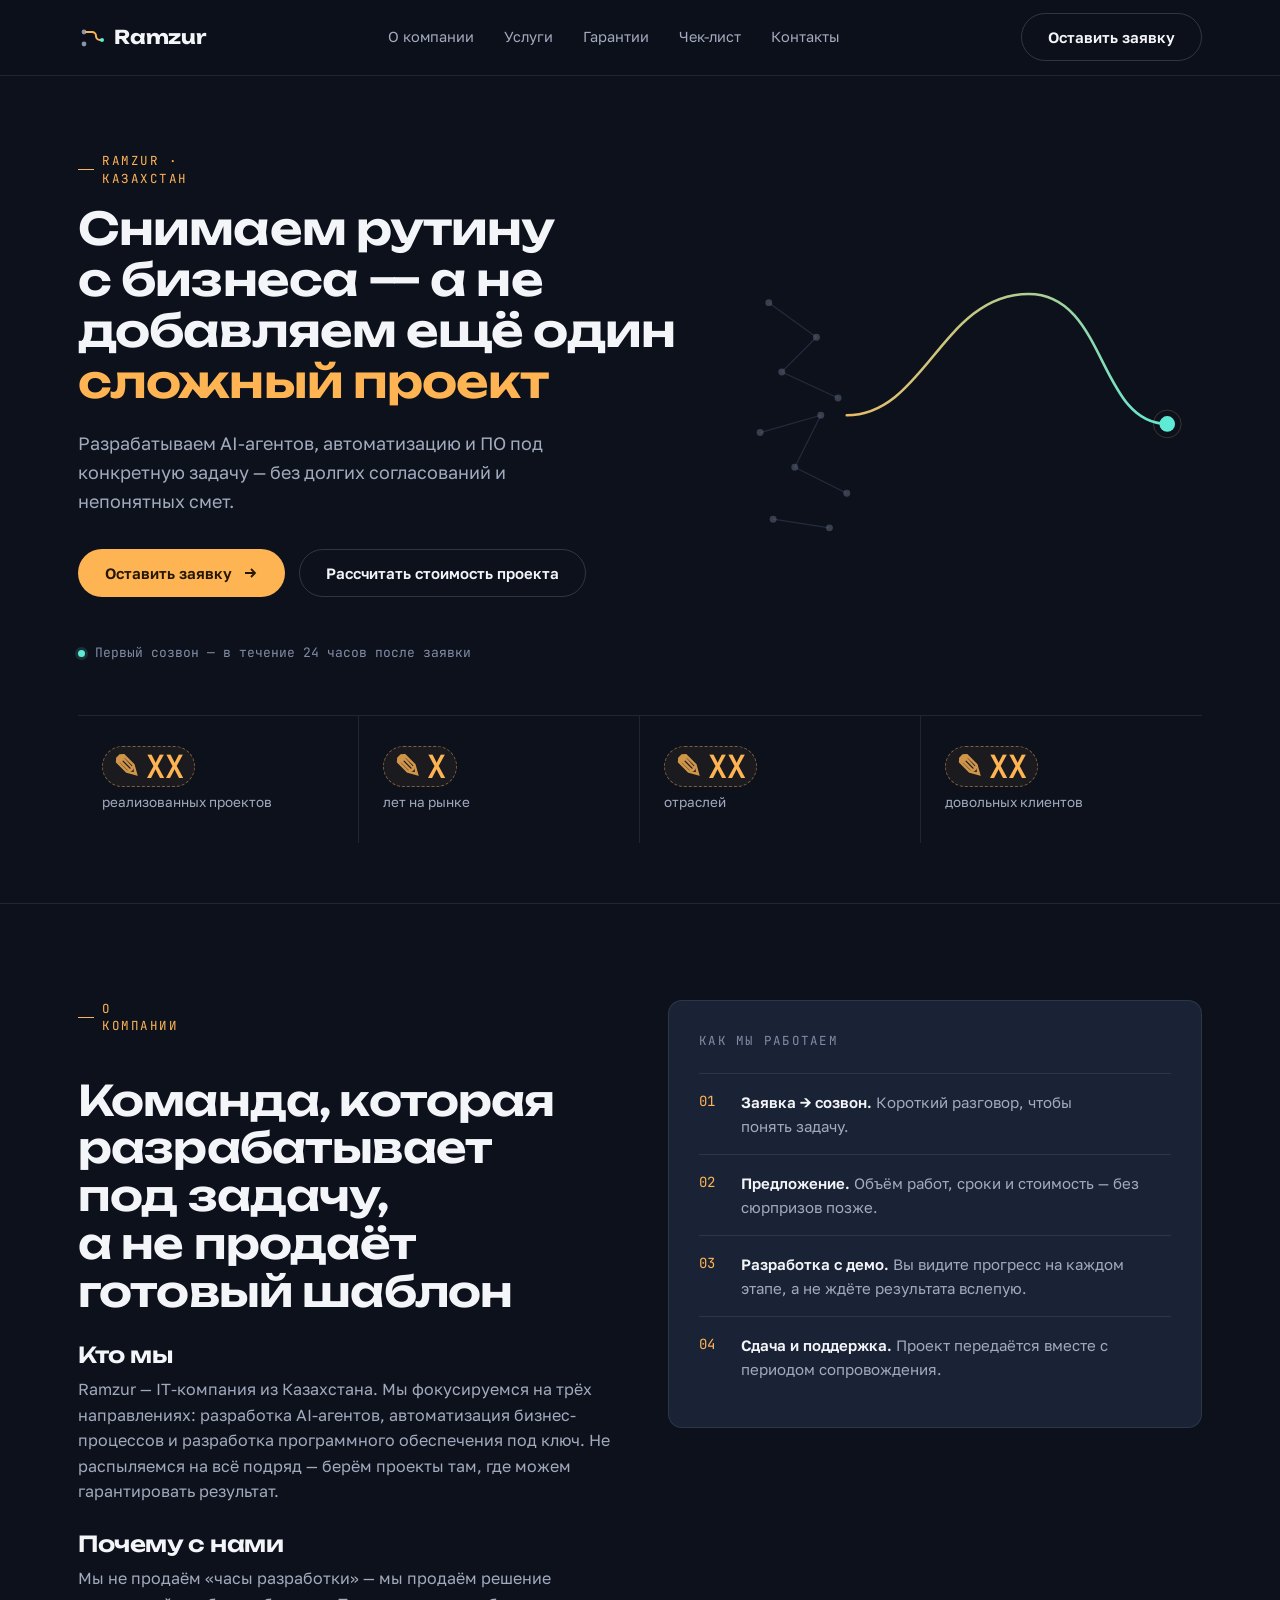
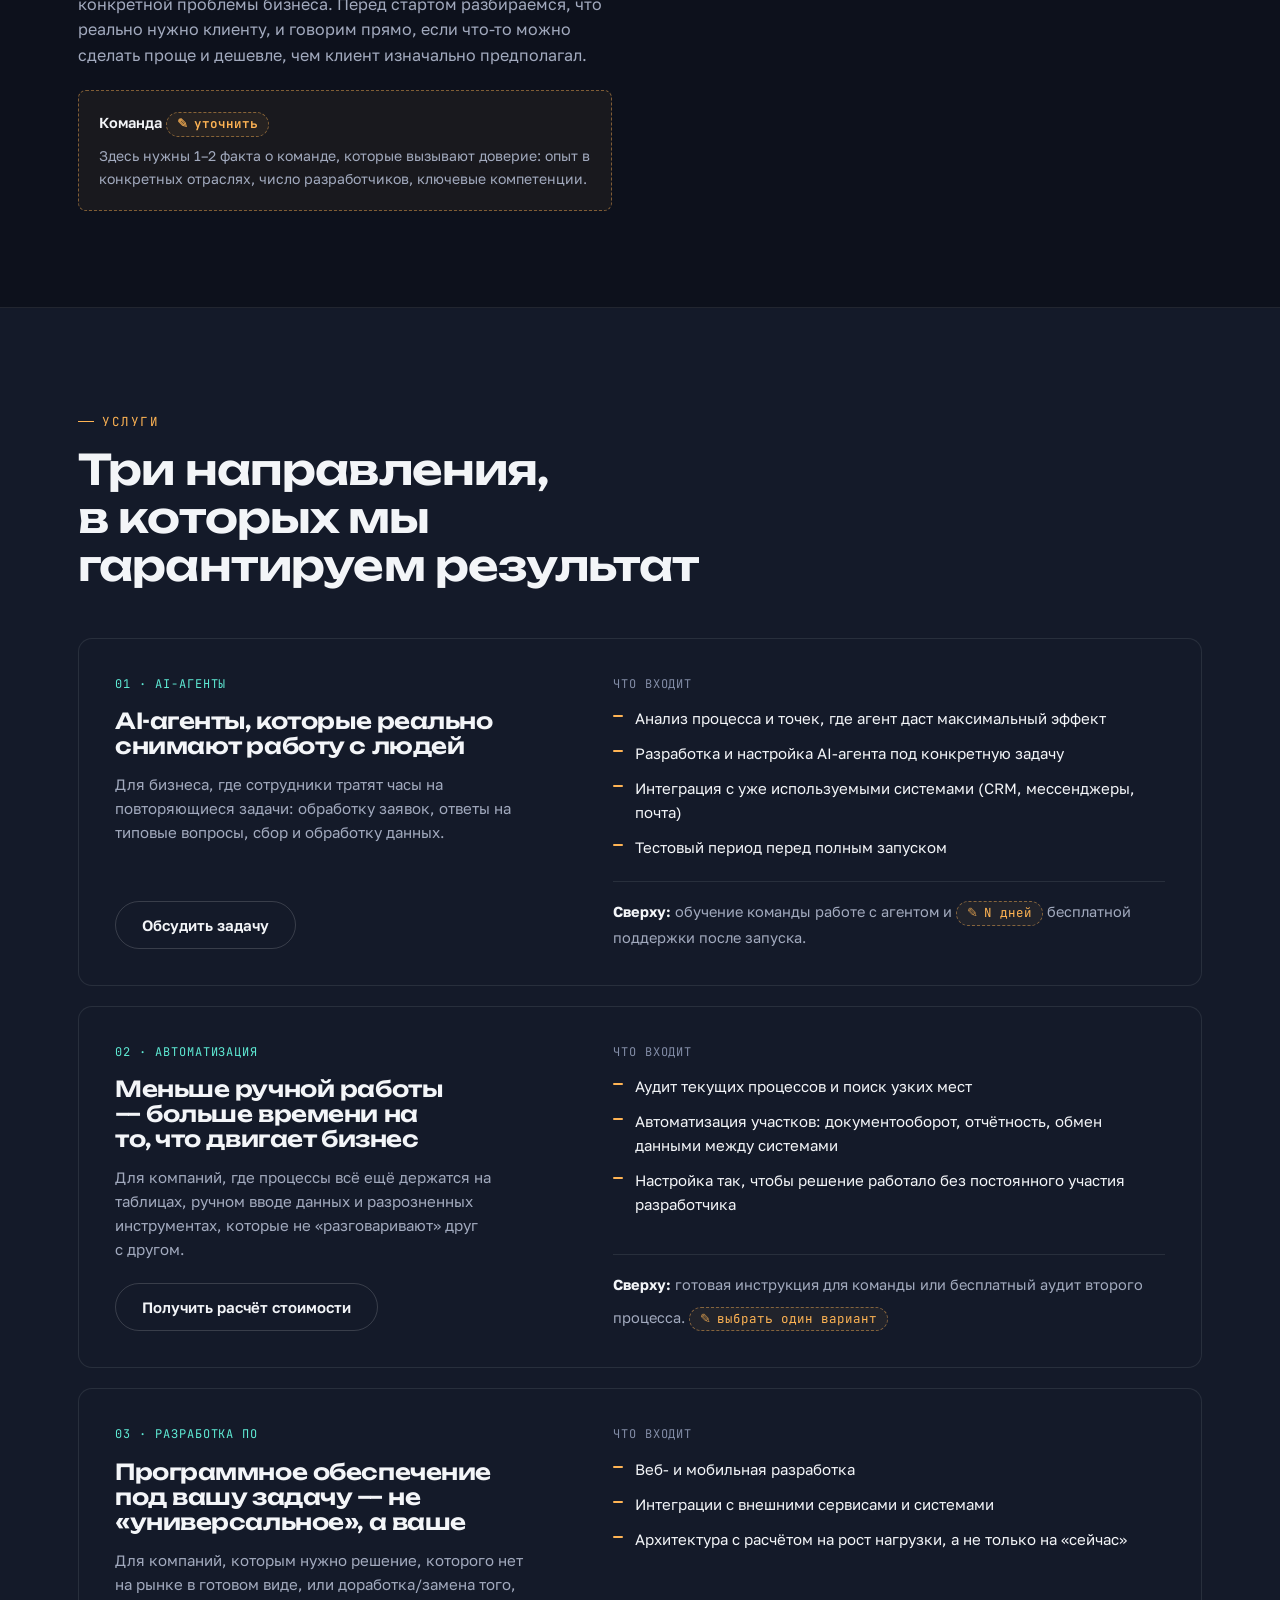
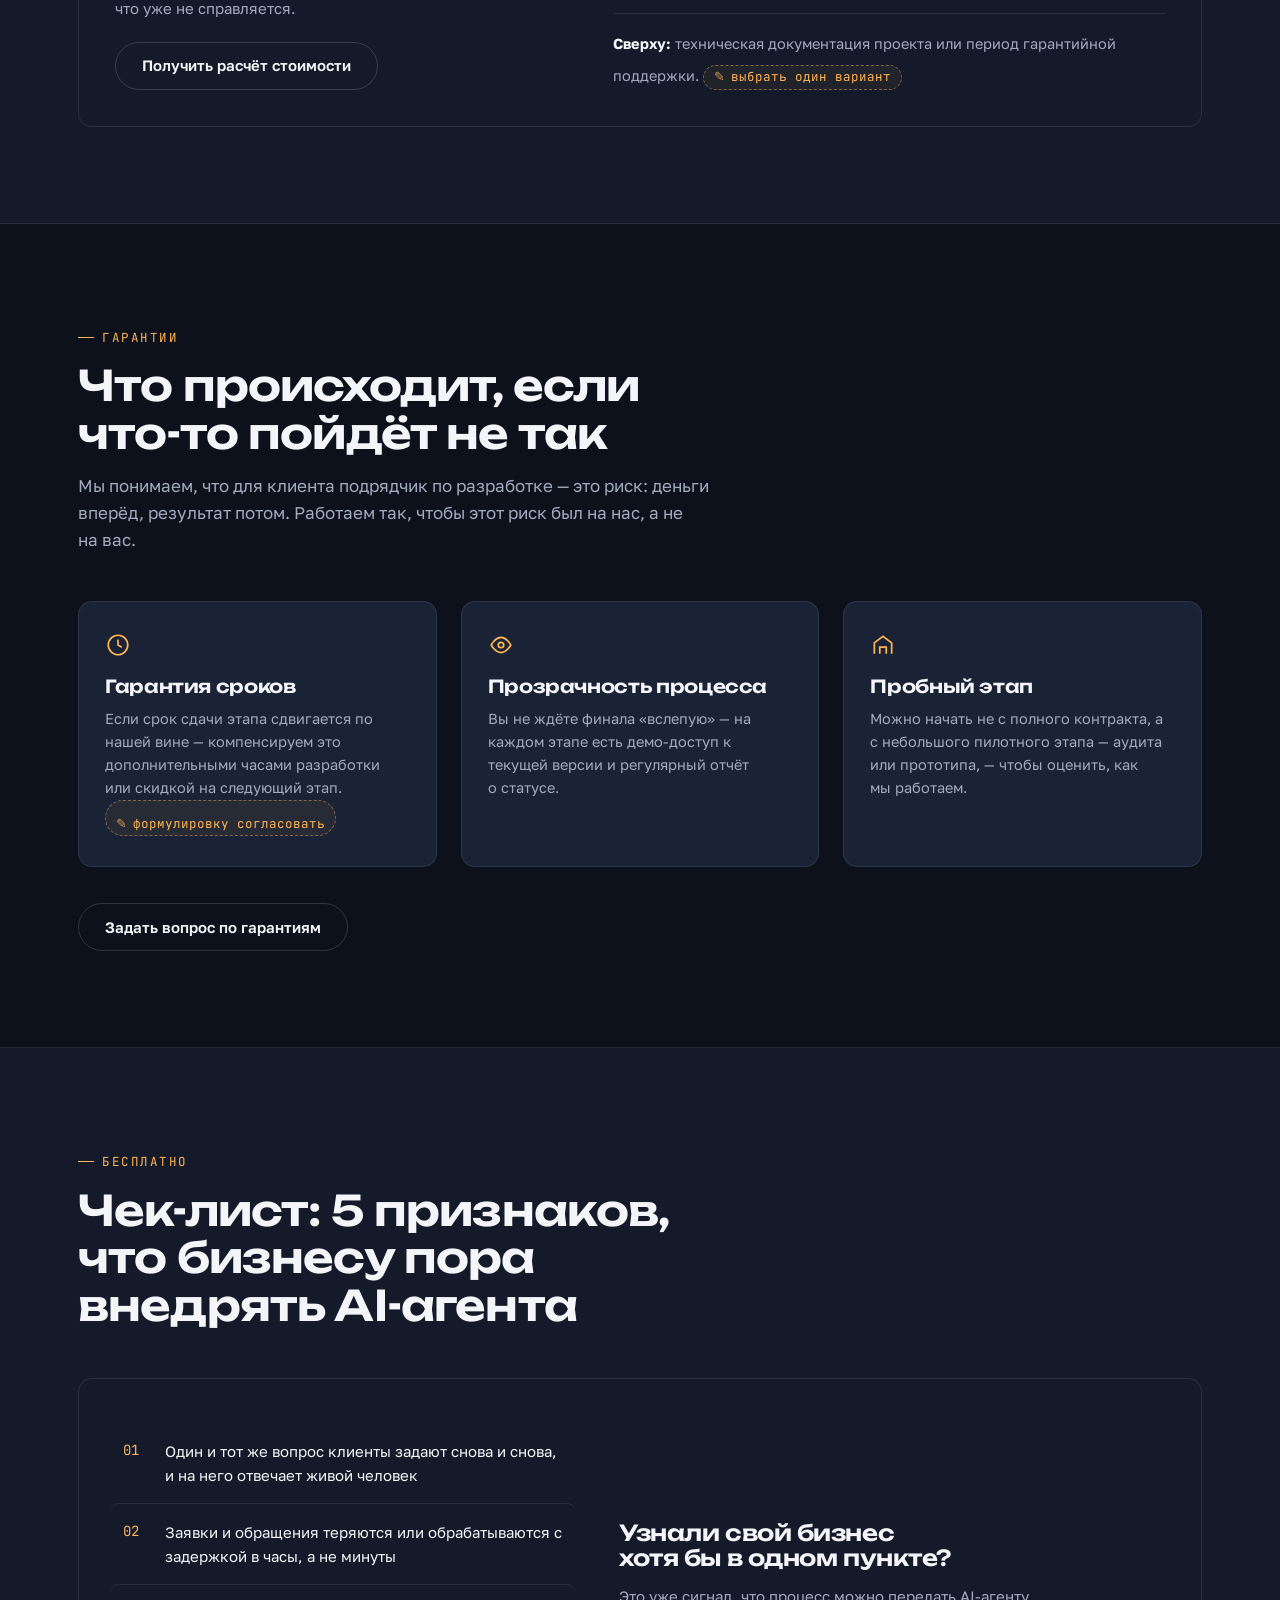
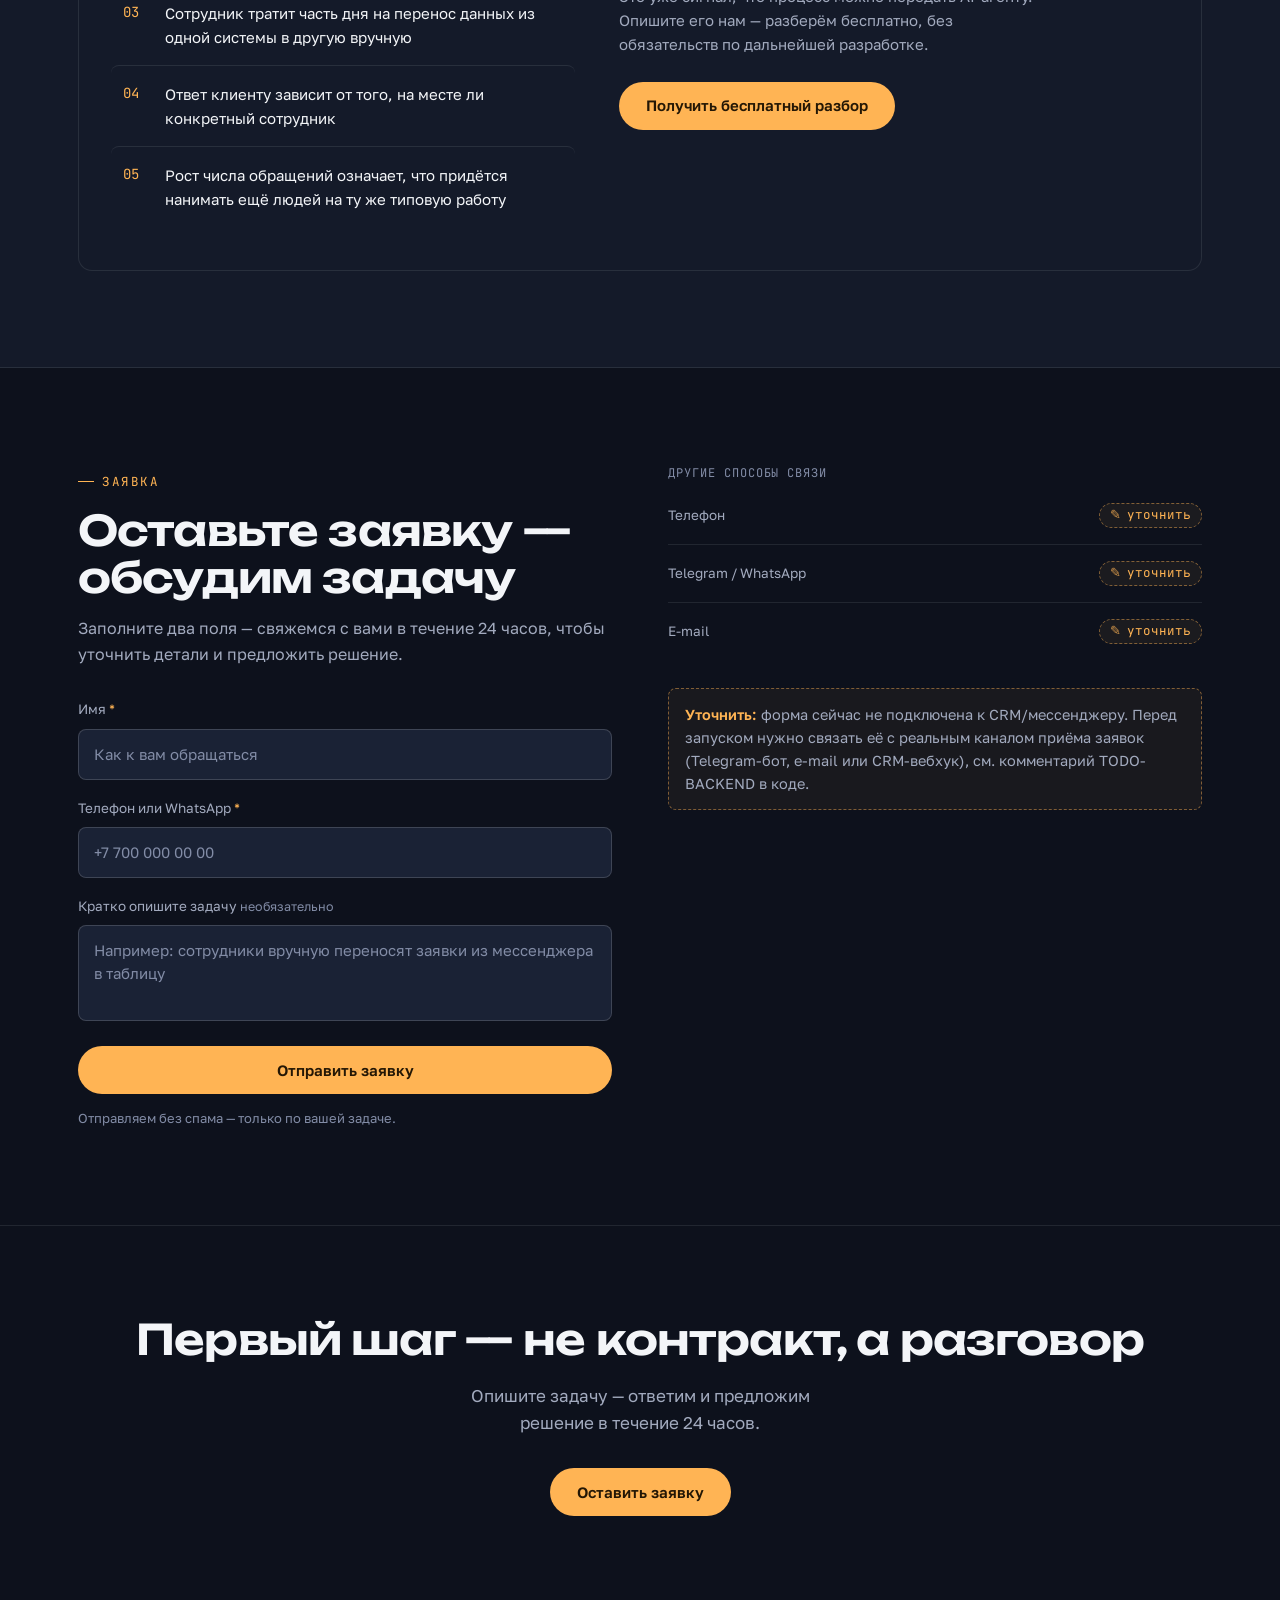
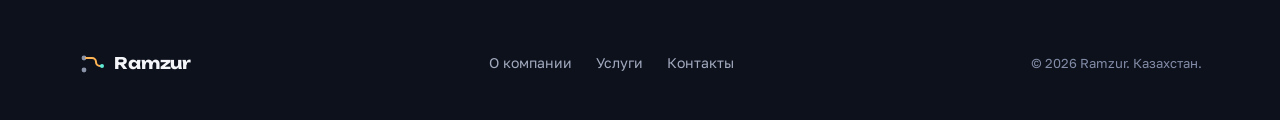
==== commit 5e607350: "new design" ====
--- a/ramzur-landing-single-file.html
+++ b/ramzur-landing-single-file.html
@@ -20,739 +20,1322 @@
   ============================================================
 -->
 
+<meta name="color-scheme" content="dark">
+<meta name="theme-color" content="#0D111C">
+
 <link rel="preconnect" href="https://fonts.googleapis.com">
 <link rel="preconnect" href="https://fonts.gstatic.com" crossorigin>
-<link href="https://fonts.googleapis.com/css2?family=Unbounded:wght@500;600;700;800&family=Golos+Text:wght@400;500;600;700&family=JetBrains+Mono:wght@400;500;600&display=swap" rel="stylesheet">
+<!-- only the weights actually used on the page are requested -->
+<link href="https://fonts.googleapis.com/css2?family=Unbounded:wght@600;700&family=Golos+Text:wght@400;600;700&family=JetBrains+Mono:wght@400;600&display=swap" rel="stylesheet">
 
 <style>
-  :root{
-    --bg: #0D111C;
-    --surface: #141A29;
-    --surface-2: #1A2235;
-    --surface-3: #202A40;
-    --line: rgba(245,246,248,0.09);
-    --line-strong: rgba(245,246,248,0.16);
-    --text: #F3F5F8;
-    --text-muted: #8B93A8;
-    --text-faint: #5B6478;
-    --amber: #FFB454;
-    --amber-ink: #241705;
-    --teal: #5EEAD4;
-    --danger-line: rgba(255,180,84,0.45);
-    --error: #FF7A7A;
-    --ease: cubic-bezier(.4,0,.2,1);
-
-    --font-display: 'Unbounded', sans-serif;
-    --font-body: 'Golos Text', sans-serif;
-    --font-mono: 'JetBrains Mono', monospace;
-
-    --container: 1180px;
-    --radius: 14px;
-    --radius-sm: 8px;
+/* ==========================================================================
+   Ramzur — landing stylesheet
+
+   Structure
+     1. Tokens          — color, type, motion, spacing, z-index
+     2. Reset & base
+     3. Primitives      — wrap, eyebrow, headings, buttons, .ph placeholders
+     4. Components      — nav, hero, stats, about, services, guarantees,
+                          checklist, contact, forms, footer, modal
+     5. Motion          — load choreography, scroll-reveal, micro-interactions
+     6. Reduced motion  — single authoritative override block
+
+   Breakpoints (used consistently throughout):
+     1024px  two-column heroes and panels collapse
+      940px  nav links collapse to the burger (content-driven: the five
+             Russian labels stop fitting next to the logo and the CTA)
+      880px  remaining two-column grids collapse
+      620px  single-column everything, tightened spacing
+   ========================================================================== */
+
+/* ============================ 1. TOKENS ================================== */
+
+:root{
+  /* ---- surfaces ---- */
+  --bg: #0D111C;
+  --surface: #141A29;
+  --surface-2: #1A2235;
+  --surface-3: #202A40;
+
+  --line: rgba(245,246,248,0.09);
+  --line-strong: rgba(245,246,248,0.16);
+
+  /* ---- text ramp ----
+     Measured against every surface it is used on (WCAG 2.1, dark theme):
+       --text        17.3:1 on bg   — headings, emphasis
+       --text-muted   8.1:1 on bg / 6.8:1 on surface-2 — secondary body copy
+       --text-faint   5.6:1 on bg / 4.7:1 on surface-2 — small labels, meta
+     The previous --text-faint (#5B6478) measured 2.7-3.2:1 and failed AA
+     wherever it carried text, which was every label on the page. */
+  --text: #F3F5F8;
+  --text-muted: #A2AABE;
+  --text-faint: #828CA6;
+
+  /* ---- brand ---- */
+  --amber: #FFB454;
+  --amber-hover: #FFC478;
+  --amber-ink: #241705;
+  --teal: #5EEAD4;
+
+  --amber-wash: rgba(255,180,84,0.06);
+  --amber-wash-strong: rgba(255,180,84,0.11);
+  --draft-line: rgba(255,180,84,0.45);
+  --error: #FF8B8B;
+  --error-wash: rgba(255,139,139,0.09);
+
+  /* ---- type ---- */
+  --font-display: 'Unbounded', ui-sans-serif, system-ui, sans-serif;
+  --font-body: 'Golos Text', ui-sans-serif, system-ui, -apple-system, sans-serif;
+  --font-mono: 'JetBrains Mono', ui-monospace, 'SF Mono', Menlo, monospace;
+
+  /* ---- motion ----
+     Exponential ease-out only: motion decelerates into place and never
+     overshoots. Nothing on this page bounces. */
+  --ease-out-quart: cubic-bezier(.25, 1, .5, 1);
+  --ease-out-quint: cubic-bezier(.22, 1, .36, 1);
+  --ease-out-expo:  cubic-bezier(.16, 1, .3, 1);
+
+  --dur-fast: .16s;
+  --dur-mid: .28s;
+  --dur-slow: .5s;
+  --dur-reveal: .8s;
+
+  /* ---- space ---- */
+  --space-section: clamp(64px, 8vw, 96px);
+  --space-gutter: clamp(20px, 4vw, 28px);
+  --space-gap: clamp(28px, 4.5vw, 56px);
+  --panel-pad: clamp(24px, 3.4vw, 44px);
+
+  /* ---- geometry ---- */
+  --container: 1180px;
+  --radius: 14px;
+  --radius-sm: 8px;
+  --nav-h: 74px;
+  --marker-w: 26px;
+  --prose: 68ch;
+
+  /* ---- z-index: one semantic scale, no arbitrary 999s ---- */
+  --z-base: 1;
+  --z-sticky: 50;
+  --z-progress: 60;
+  --z-modal: 300;
+  --z-skip: 400;
+}
+
+/* ============================ 2. RESET & BASE ============================ */
+
+*{ box-sizing: border-box; }
+html, body{ margin:0; padding:0; }
+
+html{
+  scroll-behavior: smooth;
+  /* keeps anchored sections clear of the sticky nav */
+  scroll-padding-top: calc(var(--nav-h) + 10px);
+}
+
+body{
+  background: var(--bg);
+  color: var(--text);
+  font-family: var(--font-body);
+  font-size: 16px;
+  /* light-on-dark reads lighter than it measures; the extra leading buys
+     back the legibility the inverted contrast costs */
+  line-height: 1.6;
+  -webkit-font-smoothing: antialiased;
+  -moz-osx-font-smoothing: grayscale;
+  overflow-x: hidden;
+}
+
+img, svg{ display:block; max-width:100%; }
+a{ color: inherit; text-decoration: none; }
+button{ font-family: inherit; cursor: pointer; }
+input, textarea, button{ font-family: inherit; font-size: inherit; }
+
+::selection{ background: var(--amber); color: var(--amber-ink); }
+::placeholder{ color: var(--text-faint); opacity: 1; }
+
+/* One focus style for the whole page. Never removed, only replaced. */
+:focus-visible{
+  outline: 2px solid var(--amber);
+  outline-offset: 3px;
+  border-radius: 4px;
+}
+
+.skip-link{
+  position: absolute;
+  left: 50%;
+  top: 10px;
+  translate: -50% -160%;
+  z-index: var(--z-skip);
+  background: var(--amber);
+  color: var(--amber-ink);
+  font-weight: 600;
+  font-size: 14px;
+  padding: 11px 20px;
+  border-radius: 100px;
+  transition: translate var(--dur-mid) var(--ease-out-quint);
+}
+.skip-link:focus-visible{ translate: -50% 0; }
+
+/* thin flow-gradient bar tracking scroll progress — the same
+   "one continuous line" motif as the hero graphic */
+.scroll-progress{
+  position: fixed;
+  inset: 0 0 auto 0;
+  height: 3px;
+  z-index: var(--z-progress);
+  pointer-events: none;
+}
+.scroll-progress-bar{
+  display: block;
+  height: 100%;
+  width: 100%;
+  transform-origin: 0 50%;
+  transform: scaleX(0);
+  background: linear-gradient(90deg, var(--amber), var(--teal));
+  /* scaleX rather than width: no layout work on a scroll handler */
+  transition: transform .1s linear;
+}
+
+/* ============================ 3. PRIMITIVES ============================== */
+
+.wrap{
+  max-width: var(--container);
+  margin-inline: auto;
+  padding-inline: var(--space-gutter);
+}
+
+/* Long Russian compounds plus large clamp scales are the overflow risk on
+   this page, so every heading is allowed to break rather than escape its
+   column, and grid children are all allowed to shrink below content width. */
+h1, h2, h3{
+  font-family: var(--font-display);
+  font-weight: 600;
+  line-height: 1.14;
+  letter-spacing: -0.02em;
+  margin: 0;
+  text-wrap: balance;
+  overflow-wrap: break-word;
+}
+h2{ font-size: clamp(26px, 3.4vw, 42px); }
+h3{ font-size: clamp(18px, 1.9vw, 22px); }
+
+p{ margin: 0; text-wrap: pretty; }
+.muted{ color: var(--text-muted); }
+
+.eyebrow{
+  font-family: var(--font-mono);
+  font-size: 12.5px;
+  line-height: 1.4;
+  letter-spacing: 0.12em;
+  text-transform: uppercase;
+  color: var(--amber);
+  display: inline-flex;
+  align-items: center;
+  gap: 8px;
+  margin: 0 0 16px;
+}
+.eyebrow::before{
+  content: "";
+  flex: 0 0 16px;
+  height: 1px;
+  background: var(--amber);
+}
+
+.section{
+  padding-block: var(--space-section);
+  position: relative;
+  border-bottom: 1px solid var(--line);
+}
+.section--alt{ background: var(--surface); }
+.section-head{
+  max-width: 640px;
+  margin: 0 0 clamp(32px, 4vw, 48px);
+}
+.section-head p{
+  margin-top: 14px;
+  font-size: 17px;
+  color: var(--text-muted);
+  max-width: var(--prose);
+}
+
+/* ---------- Placeholder markers (removed before launch) ---------- */
+.ph{
+  display: inline-flex;
+  align-items: center;
+  gap: 6px;
+  padding: 2px 10px;
+  border: 1px dashed var(--draft-line);
+  border-radius: 100px;
+  color: var(--amber);
+  font-family: var(--font-mono);
+  font-size: max(12.5px, 0.78em);
+  line-height: 1.5;
+  background: var(--amber-wash);
+  /* was white-space:nowrap — the longer markers overflowed their
+     container on narrow viewports */
+  overflow-wrap: anywhere;
+  max-width: 100%;
+}
+.ph::before{ content: "✎"; opacity: .8; }
+
+/* the long "pick one" markers read as a note under the sentence rather than
+   an inline pill wedged into running text */
+.ph-note{
+  display: inline-flex;
+  margin-top: 10px;
+}
+
+.ph-block{
+  border: 1px dashed var(--draft-line);
+  background: rgba(255,180,84,0.05);
+  border-radius: var(--radius-sm);
+  padding: 14px 16px;
+  font-size: 14.5px;
+  color: var(--text-muted);
+}
+.ph-block b{ color: var(--amber); font-weight: 600; }
+
+/* ---------- Buttons ---------- */
+.btn{
+  display: inline-flex;
+  align-items: center;
+  justify-content: center;
+  gap: 10px;
+  min-height: 48px;              /* touch target, and equal heights in a row */
+  padding: 13px 26px;
+  border-radius: 100px;
+  font-weight: 600;
+  font-size: 15px;
+  line-height: 1.25;
+  border: 1px solid transparent;
+  text-align: center;
+  transition:
+    transform var(--dur-fast) var(--ease-out-quart),
+    background var(--dur-mid) var(--ease-out-quart),
+    border-color var(--dur-mid) var(--ease-out-quart),
+    color var(--dur-mid) var(--ease-out-quart),
+    box-shadow var(--dur-mid) var(--ease-out-quart);
+}
+.btn svg{ width:16px; height:16px; flex:0 0 auto; }
+.btn-block{ width: 100%; }
+
+.btn-primary{ background: var(--amber); color: var(--amber-ink); }
+.btn-ghost{
+  background: transparent;
+  border-color: var(--line-strong);
+  color: var(--text);
+}
+
+@media (hover: hover){
+  .btn-primary:hover{
+    background: var(--amber-hover);
+    transform: translateY(-2px);
+    box-shadow: 0 14px 28px -12px rgba(255,180,84,0.45);
   }
-
-  *{ box-sizing: border-box; }
-  html{ scroll-behavior: smooth; }
-  html, body{ margin:0; padding:0; }
-
-  body{
-    background: var(--bg);
-    color: var(--text);
-    font-family: var(--font-body);
-    font-size: 16px;
-    line-height: 1.55;
-    -webkit-font-smoothing: antialiased;
-    overflow-x: hidden;
-    opacity: 0;
-    animation: pageIn .5s var(--ease) forwards;
-  }
-  @keyframes pageIn{ to{ opacity: 1; } }
-
-  /* thin flow-gradient bar tracking scroll progress, echoes the hero motif */
-  .scroll-progress{
-    position: fixed;
-    top: 0; left: 0;
-    height: 3px;
-    width: 0%;
-    background: linear-gradient(90deg, var(--amber), var(--teal));
-    z-index: 200;
-    transition: width .12s linear;
-  }
-
-  ::selection{ background: var(--amber); color: var(--amber-ink); }
-
-  img, svg{ display:block; max-width:100%; }
-  a{ color: inherit; text-decoration:none; }
-  button{ font-family: inherit; cursor:pointer; }
-  input, textarea{ font-family: inherit; }
-
-  .wrap{
-    max-width: var(--container);
-    margin: 0 auto;
-    padding: 0 28px;
-  }
-
-  .eyebrow{
-    font-family: var(--font-mono);
-    font-size: 12.5px;
-    letter-spacing: 0.12em;
-    text-transform: uppercase;
-    color: var(--amber);
-    display: inline-flex;
-    align-items: center;
-    gap: 8px;
-    margin: 0 0 16px;
-  }
-  .eyebrow::before{
-    content:"";
-    width: 16px; height: 1px;
-    background: var(--amber);
-    display:inline-block;
-  }
-
-  h1, h2, h3{
-    font-family: var(--font-display);
-    font-weight: 600;
-    line-height: 1.12;
-    letter-spacing: -0.01em;
-    margin: 0;
-  }
-
-  h2{ font-size: clamp(28px, 3.6vw, 42px); }
-  h3{ font-size: clamp(19px, 2vw, 22px); font-weight: 600; }
-
-  p{ margin: 0; }
-  .muted{ color: var(--text-muted); }
-
-  .section{
-    padding: 96px 0;
-    position: relative;
-    border-bottom: 1px solid var(--line);
-    scroll-margin-top: 84px;
-  }
-  .hero{ scroll-margin-top: 84px; }
-  .section--tight{ padding: 72px 0; }
-  .section--alt{ background: var(--surface); }
-  .section-head{
-    max-width: 640px;
-    margin: 0 0 48px;
-  }
-  .section-head p{ margin-top: 14px; font-size: 17px; }
-
-  /* ---------- Placeholder styling ---------- */
-  .ph{
-    display: inline-flex;
-    align-items: center;
-    gap: 6px;
-    padding: 2px 10px;
-    border: 1px dashed var(--danger-line);
-    border-radius: 100px;
-    color: var(--amber);
-    font-family: var(--font-mono);
-    font-size: 0.78em;
-    white-space: nowrap;
-    background: rgba(255,180,84,0.06);
-  }
-  .ph::before{ content:"✎ "; opacity:0.8; }
-  .ph-block{
-    border: 1px dashed var(--danger-line);
-    background: rgba(255,180,84,0.05);
-    border-radius: var(--radius-sm);
-    padding: 14px 16px;
-    font-size: 14.5px;
-    color: var(--text-muted);
-  }
-  .ph-block b{ color: var(--amber); font-weight: 600; }
-
-  /* ---------- Buttons ---------- */
-  .btn{
-    display: inline-flex;
-    align-items: center;
-    justify-content: center;
-    gap: 10px;
-    padding: 15px 26px;
-    border-radius: 100px;
-    font-family: var(--font-body);
-    font-weight: 600;
-    font-size: 15px;
-    border: 1px solid transparent;
-    transition: transform .15s ease, background .2s ease, border-color .2s ease;
-    white-space: nowrap;
-  }
-  .btn:active{ transform: scale(0.97); }
-  .btn-primary{
-    background: var(--amber);
-    color: var(--amber-ink);
-  }
-  .btn-primary:hover{ background:#ffc478; }
-  .btn-ghost{
-    background: transparent;
-    border-color: var(--line-strong);
-    color: var(--text);
-  }
-  .btn-ghost:hover{ border-color: var(--amber); color: var(--amber); }
-  .btn svg{ width:16px; height:16px; }
-
-  /* ---------- Nav ---------- */
-  .nav{
-    position: sticky;
-    top: 0;
-    z-index: 50;
-    background: rgba(13,17,28,0.85);
-    backdrop-filter: blur(10px);
-    border-bottom: 1px solid var(--line);
-  }
-  .nav .wrap{
-    display:flex;
-    align-items:center;
-    justify-content:space-between;
-    height: 74px;
-  }
-  .logo{
-    display:flex; align-items:center; gap:10px;
-    font-family: var(--font-display);
-    font-weight: 700;
-    font-size: 19px;
-    letter-spacing: -0.01em;
-  }
-  .logo svg{ width:26px; height:26px; }
-  .nav-links{
-    display:flex; align-items:center; gap: 30px;
-    font-size: 14.5px;
-    color: var(--text-muted);
-  }
-  .nav-links a:hover{ color: var(--text); }
-  .nav-actions{ display:flex; align-items:center; gap:14px; }
-  .nav-toggle{
-    display:none;
-    background:none; border:none; color:var(--text);
-    width:36px; height:36px;
-  }
-  @media (max-width: 900px){
-    .nav-links{ display:none; }
-    .nav-toggle{ display:flex; align-items:center; justify-content:center; }
-    .btn-ghost.nav-only{ display:none; }
-  }
-
-  .mobile-menu{
-    display:none;
-    flex-direction:column;
-    gap: 2px;
-    background: var(--surface);
-    border-bottom: 1px solid var(--line);
-  }
-  .mobile-menu.open{ display:flex; }
-  .mobile-menu a{
-    padding: 16px 28px;
-    border-top: 1px solid var(--line);
-    color: var(--text-muted);
-    font-size: 15px;
-  }
-
-  /* ---------- Hero ---------- */
-  .hero{
-    padding-top: 76px;
-    padding-bottom: 60px;
-    border-bottom: 1px solid var(--line);
-    overflow: hidden;
-  }
-  .hero .wrap{
-    display: grid;
-    grid-template-columns: 1.05fr 0.95fr;
-    gap: 40px;
-    align-items: center;
-  }
-  .hero h1{
-    font-size: clamp(32px, 4.6vw, 56px);
-    margin-bottom: 22px;
-  }
-  .hero h1 em{
-    font-style: normal;
+  /* the arrow leans toward the action on hover */
+  .btn-primary:hover svg{ transform: translateX(3px); }
+  .btn-ghost:hover{
+    transform: translateY(-2px);
+    border-color: var(--amber);
     color: var(--amber);
   }
-  .hero-sub{
-    font-size: 18px;
-    color: var(--text-muted);
-    max-width: 480px;
-    margin-bottom: 34px;
+}
+.btn svg{ transition: transform var(--dur-mid) var(--ease-out-quint); }
+.btn:active{ transform: translateY(0) scale(.975); }
+.btn:disabled{
+  opacity: .55;
+  cursor: not-allowed;
+  transform: none;
+  box-shadow: none;
+}
+
+/* ============================ 4. COMPONENTS ============================== */
+
+/* ---------- Nav ---------- */
+.nav{
+  position: sticky;
+  top: 0;
+  z-index: var(--z-sticky);
+  background: rgba(13,17,28,0.85);
+  backdrop-filter: blur(10px);
+  border-bottom: 1px solid var(--line);
+  transition:
+    box-shadow var(--dur-mid) var(--ease-out-quart),
+    border-color var(--dur-mid) var(--ease-out-quart),
+    background var(--dur-mid) var(--ease-out-quart);
+}
+.nav.scrolled{
+  background: rgba(13,17,28,0.94);
+  box-shadow: 0 12px 28px -12px rgba(0,0,0,0.55);
+  border-color: var(--line-strong);
+}
+.nav > .wrap{
+  display: flex;
+  align-items: center;
+  justify-content: space-between;
+  gap: 20px;
+  height: var(--nav-h);
+}
+.logo{
+  display: flex;
+  align-items: center;
+  gap: 10px;
+  font-family: var(--font-display);
+  font-weight: 700;
+  font-size: 19px;
+  letter-spacing: -0.01em;
+  flex: 0 0 auto;
+}
+.logo svg{ width:26px; height:26px; }
+.logo--sm{ font-size: 16px; }
+
+.nav-links{
+  display: flex;
+  align-items: center;
+  gap: clamp(18px, 2.4vw, 30px);
+  font-size: 14.5px;
+  color: var(--text-muted);
+}
+.nav-actions{ display:flex; align-items:center; gap:14px; }
+
+.nav-toggle{
+  display: none;
+  align-items: center;
+  justify-content: center;
+  background: none;
+  border: none;
+  color: var(--text);
+  width: 44px;                    /* touch target */
+  height: 44px;
+  border-radius: 10px;
+  transition: background var(--dur-fast) var(--ease-out-quart);
+}
+.nav-toggle svg{ width:24px; height:24px; }
+@media (hover: hover){
+  .nav-toggle:hover{ background: var(--surface-2); }
+}
+
+/* nav underline: scaleX, echoing the flow motif */
+.nav-links a{
+  position: relative;
+  padding-block: 4px;
+  transition: color var(--dur-mid) var(--ease-out-quart);
+}
+.nav-links a::after{
+  content: "";
+  position: absolute;
+  inset: auto 0 -4px 0;
+  height: 2px;
+  border-radius: 2px;
+  background: linear-gradient(90deg, var(--amber), var(--teal));
+  transform: scaleX(0);
+  transform-origin: left;
+  opacity: 0;
+  transition:
+    transform var(--dur-mid) var(--ease-out-quint),
+    opacity var(--dur-fast) var(--ease-out-quart);
+}
+.nav-links a:hover{ color: var(--text); }
+.nav-links a:hover::after{ transform: scaleX(.5); opacity: 1; }
+.nav-links a.active{ color: var(--text); }
+.nav-links a.active::after{ transform: scaleX(1); opacity: 1; }
+
+.mobile-menu{
+  display: flex;
+  flex-direction: column;
+  background: var(--surface);
+  border-bottom: 1px solid transparent;
+  max-height: 0;
+  overflow: hidden;
+  visibility: hidden;
+  transition:
+    max-height var(--dur-slow) var(--ease-out-quint),
+    visibility 0s linear var(--dur-slow),
+    border-color var(--dur-slow) var(--ease-out-quint);
+}
+.mobile-menu.open{
+  max-height: 400px;
+  visibility: visible;
+  border-bottom-color: var(--line);
+  transition:
+    max-height var(--dur-slow) var(--ease-out-quint),
+    visibility 0s,
+    border-color var(--dur-slow) var(--ease-out-quint);
+}
+.mobile-menu a{
+  padding: 15px var(--space-gutter);
+  border-top: 1px solid var(--line);
+  color: var(--text-muted);
+  font-size: 15px;
+  /* links slide in behind the opening panel, in reading order */
+  opacity: 0;
+  transform: translateY(-8px);
+  transition:
+    opacity var(--dur-mid) var(--ease-out-quart),
+    transform var(--dur-mid) var(--ease-out-quart),
+    color var(--dur-fast) var(--ease-out-quart);
+}
+.mobile-menu.open a{
+  opacity: 1;
+  transform: none;
+  transition-delay: calc(90ms + var(--i, 0) * 45ms);
+}
+.mobile-menu a.active{ color: var(--amber); }
+
+@media (max-width: 940px){
+  .nav-links{ display:none; }
+  .nav-toggle{ display:flex; }
+  .btn-ghost.nav-only{ display:none; }
+}
+
+/* ---------- Hero ---------- */
+.hero{
+  padding-top: clamp(52px, 6vw, 76px);
+  padding-bottom: clamp(40px, 5vw, 60px);
+  border-bottom: 1px solid var(--line);
+  overflow: hidden;
+}
+.hero-grid{
+  display: grid;
+  grid-template-columns: minmax(0, 1.15fr) minmax(0, .85fr);
+  gap: var(--space-gap);
+  align-items: center;
+}
+.hero-grid > *{ min-width: 0; }
+
+.hero h1{
+  /* Unbounded sets very wide: past ~46px this headline runs to six lines and
+     stops reading as one statement */
+  font-size: clamp(29px, 3.5vw, 46px);
+  margin-bottom: 22px;
+  max-width: 22ch;
+}
+.hero h1 em{ font-style: normal; color: var(--amber); }
+
+.hero-sub{
+  font-size: clamp(16.5px, 1.4vw, 18px);
+  color: var(--text-muted);
+  max-width: 48ch;
+  margin-bottom: clamp(26px, 3vw, 34px);
+}
+.hero-ctas{
+  display: flex;
+  gap: 14px;
+  flex-wrap: wrap;
+  margin-bottom: clamp(30px, 4vw, 46px);
+}
+.hero-note{
+  font-family: var(--font-mono);
+  font-size: 13px;
+  line-height: 1.5;
+  color: var(--text-faint);
+  display: flex;
+  /* the note wraps to two lines on narrow viewports; centring the dot then
+     parks it in the gap between them, so it aligns to the first line instead */
+  align-items: flex-start;
+  gap: 10px;
+}
+.hero-note .dot{
+  flex: 0 0 7px;
+  width: 7px;
+  height: 7px;
+  margin-top: .48em;                      /* optical centre of the first line */
+  border-radius: 50%;
+  background: var(--teal);
+  box-shadow: 0 0 0 3px rgba(94,234,212,0.15);
+}
+
+.hero-visual{ position: relative; }
+.hero-visual svg{ width:100%; height:auto; }
+
+/* The hero was the one grid on the page with no mobile rule: below ~1024px
+   the headline was being squeezed into roughly half a phone width. */
+@media (max-width: 1024px){
+  .hero-grid{ grid-template-columns: 1fr; gap: clamp(24px, 4vw, 40px); }
+  .hero h1{ max-width: 24ch; }
+  .hero-visual{
+    order: 2;
+    width: 100%;
+    max-width: 520px;
+    margin-inline: auto;
   }
-  .hero-ctas{ display:flex; gap:14px; flex-wrap:wrap; margin-bottom: 46px;}
-  .hero-note{
-    font-family: var(--font-mono);
-    font-size: 13px;
-    color: var(--text-faint);
-    display:flex; align-items:center; gap:8px;
+}
+@media (max-width: 620px){
+  /* the graphic is decoration, and on a phone it costs more scroll than
+     it returns; the motif still carries via the progress bar */
+  .hero-visual{ display: none; }
+}
+
+/* ---------- Stats ---------- */
+.stats{
+  margin-top: clamp(34px, 4.5vw, 52px);
+  display: grid;
+  grid-template-columns: repeat(4, minmax(0, 1fr));
+  border-top: 1px solid var(--line);
+}
+.stat{
+  padding: clamp(22px, 2.6vw, 30px) clamp(14px, 2vw, 24px);
+  border-inline-end: 1px solid var(--line);
+  transition: background var(--dur-mid) var(--ease-out-quart);
+}
+.stat:nth-child(4n){ border-inline-end: none; }
+.stat-num{
+  font-family: var(--font-mono);
+  font-size: clamp(24px, 2.6vw, 32px);
+  font-weight: 600;
+  line-height: 1.1;
+  color: var(--amber);
+  display: block;
+  margin-bottom: 6px;
+  font-variant-numeric: tabular-nums;
+}
+/* .stat-num also carries .ph while the numbers are placeholders; without this
+   the block display stretches the marker pill across the whole column */
+.stat-num.ph{ display: inline-flex; }
+.stat-label{
+  font-size: 13.5px;
+  line-height: 1.45;
+  color: var(--text-muted);
+  display: block;
+}
+@media (hover: hover){
+  .stat:hover{ background: rgba(255,180,84,0.045); }
+}
+@media (max-width: 880px){
+  .stats{ grid-template-columns: repeat(2, minmax(0, 1fr)); }
+  /* previously every cell kept its right border, so column 2 drew a
+     stray hairline against the container edge */
+  .stat:nth-child(2n){ border-inline-end: none; }
+  .stat:nth-child(-n+2){ border-block-end: 1px solid var(--line); }
+}
+@media (max-width: 460px){
+  .stats{ grid-template-columns: 1fr; }
+  .stat{ border-inline-end: none; border-block-end: 1px solid var(--line); }
+  .stat:last-child{ border-block-end: none; }
+}
+
+/* ---------- About ---------- */
+/* the method panel slides in horizontally, so its track clips rather than
+   letting the transform widen the document */
+.about-grid{
+  overflow-x: clip;
+  display: grid;
+  grid-template-columns: minmax(0, 1fr) minmax(0, 1fr);
+  gap: var(--space-gap);
+  align-items: start;
+}
+.about-copy > * + *{ margin-top: 26px; }
+.about-copy h3{ margin-bottom: 10px; }
+.about-copy p{ max-width: var(--prose); }
+
+.method{
+  background: var(--surface-2);
+  border: 1px solid var(--line);
+  border-radius: var(--radius);
+  padding: clamp(22px, 2.6vw, 30px);
+}
+.method-title{
+  font-family: var(--font-mono);
+  font-size: 12.5px;
+  text-transform: uppercase;
+  letter-spacing: .1em;
+  color: var(--text-faint);
+  margin-bottom: 22px;
+}
+.method-step{
+  display: flex;
+  gap: 16px;
+  padding: 16px 0;
+  border-top: 1px solid var(--line);
+}
+.method-step:first-of-type{ border-top: none; padding-top: 0; }
+.method-step .n{
+  font-family: var(--font-mono);
+  color: var(--amber);
+  font-size: 14px;
+  line-height: 1.7;                       /* optically aligns to the first text line */
+  flex: 0 0 var(--marker-w);
+  font-variant-numeric: tabular-nums;
+}
+.method-step p{ font-size: 15px; color: var(--text-muted); }
+.method-step strong{ color: var(--text); font-weight: 600; }
+
+.team-card{
+  margin-top: 22px;
+  padding: 20px;
+  border: 1px dashed var(--draft-line);
+  border-radius: var(--radius-sm);
+  background: rgba(255,180,84,0.05);
+}
+.team-card-title{
+  margin-bottom: 8px;
+  color: var(--text);
+  font-weight: 600;
+  font-size: 14.5px;
+}
+.team-card-body{ font-size: 14px; color: var(--text-muted); }
+
+@media (max-width: 880px){
+  .about-grid{ grid-template-columns: 1fr; }
+}
+
+/* ---------- Services ---------- */
+.service-list{ display: flex; flex-direction: column; gap: 20px; }
+.service{
+  background: var(--surface);
+  border: 1px solid var(--line);
+  border-radius: var(--radius);
+  padding: clamp(24px, 3vw, 36px);
+  display: grid;
+  grid-template-columns: minmax(0, 1fr) minmax(0, 1.25fr);
+  gap: var(--space-gap);
+}
+/* Both columns are flex so the CTA and the bonus strip can be pinned to the
+   bottom. Previously they floated at their own content heights and the two
+   halves of every card ended on different lines. */
+.service-lead,
+.service-detail{ display: flex; flex-direction: column; min-width: 0; }
+
+.service-tag{
+  font-family: var(--font-mono);
+  font-size: 12px;
+  color: var(--teal);
+  text-transform: uppercase;
+  letter-spacing: .08em;
+  margin-bottom: 14px;
+  display: block;
+}
+.service h3{ margin-bottom: 14px; }
+.service-for{
+  color: var(--text-muted);
+  font-size: 15px;
+  margin-bottom: 22px;
+  max-width: 46ch;
+}
+.service-cta{
+  margin-top: auto;
+  align-self: flex-start;
+}
+
+.stack-label{
+  font-family: var(--font-mono);
+  font-size: 12px;
+  color: var(--text-faint);
+  text-transform: uppercase;
+  letter-spacing: .08em;
+  margin: 0 0 12px;
+}
+.stack-list{
+  list-style: none;
+  margin: 0 0 22px;
+  padding: 0;
+  display: flex;
+  flex-direction: column;
+  gap: 11px;
+}
+.stack-list li{
+  position: relative;
+  padding-left: 22px;
+  font-size: 15px;
+  color: var(--text);
+}
+.stack-list li::before{
+  content: "";
+  position: absolute;
+  left: 0;
+  top: 0.6em;                             /* scales with the text, not a fixed 8px */
+  width: 10px;
+  height: 2px;                            /* 1px landed on half-pixels and rendered grey */
+  border-radius: 2px;
+  background: var(--amber);
+  transform-origin: left;
+  transition: transform var(--dur-mid) var(--ease-out-quint);
+}
+.bonus{
+  margin-top: auto;
+  border-top: 1px solid var(--line);
+  padding-top: 18px;
+  font-size: 14.5px;
+  color: var(--text-muted);
+}
+.bonus b{ color: var(--text); }
+
+@media (hover: hover){
+  .service{
+    transition:
+      transform var(--dur-mid) var(--ease-out-quint),
+      border-color var(--dur-mid) var(--ease-out-quart),
+      box-shadow var(--dur-mid) var(--ease-out-quart);
   }
-  .hero-note .dot{
-    width:7px; height:7px; border-radius:50%;
-    background: var(--teal);
-    box-shadow: 0 0 0 3px rgba(94,234,212,0.15);
-  }
-
-  .hero-visual{ position:relative; }
-  .hero-visual svg{ width:100%; height:auto; }
-
-  /* stats */
-  .stats{
-    display:grid;
-    grid-template-columns: repeat(4,1fr);
-    border-top: 1px solid var(--line);
-  }
-  .stat{
-    padding: 30px 24px;
-    border-right: 1px solid var(--line);
-  }
-  .stat:last-child{ border-right:none; }
-  .stat-num{
-    font-family: var(--font-mono);
-    font-size: clamp(24px, 2.6vw, 32px);
-    font-weight: 600;
-    color: var(--amber);
-    display:block;
-    margin-bottom: 6px;
-  }
-  .stat-label{ font-size: 13.5px; color: var(--text-muted); }
-  @media (max-width: 760px){
-    .stats{ grid-template-columns: repeat(2,1fr); }
-    .stat{ border-bottom: 1px solid var(--line); }
-  }
-
-  /* ---------- About ---------- */
-  .about-grid{
-    display:grid;
-    grid-template-columns: 1fr 1fr;
-    gap: 56px;
-  }
-  .about-copy > *+*{ margin-top: 26px; }
-  .about-copy h3{ margin-bottom: 10px; }
-
-  .method{
-    background: var(--surface-2);
-    border: 1px solid var(--line);
-    border-radius: var(--radius);
-    padding: 30px;
-  }
-  .method-title{
-    font-family: var(--font-mono);
-    font-size: 12.5px;
-    text-transform: uppercase;
-    letter-spacing: .1em;
-    color: var(--text-muted);
-    margin-bottom: 22px;
-  }
-  .method-step{
-    display:flex; gap:16px;
-    padding: 16px 0;
-    border-top: 1px solid var(--line);
-  }
-  .method-step:first-of-type{ border-top:none; padding-top:0; }
-  .method-step .n{
-    font-family: var(--font-mono);
-    color: var(--amber);
-    font-size: 14px;
-    flex: 0 0 24px;
-  }
-  .method-step p{ font-size: 15px; color: var(--text-muted); }
-  .method-step strong{ color: var(--text); font-weight:600; }
-
-  .team-card{
-    margin-top: 22px;
-    padding: 20px;
-    border: 1px dashed var(--danger-line);
-    border-radius: var(--radius-sm);
-    background: rgba(255,180,84,0.05);
-  }
-
-  @media (max-width: 880px){
-    .about-grid{ grid-template-columns: 1fr; }
-  }
-  .about-grid .method{ transition-delay: 130ms; }
-
-  /* ---------- Services ---------- */
-  .service-list{ display:flex; flex-direction:column; gap: 20px; }
-  .service{
-    background: var(--surface);
-    border: 1px solid var(--line);
-    border-radius: var(--radius);
-    padding: 36px;
-    display:grid;
-    grid-template-columns: 1fr 1.3fr;
-    gap: 40px;
-  }
-  .service-tag{
-    font-family: var(--font-mono);
-    font-size: 12px;
-    color: var(--teal);
-    text-transform: uppercase;
-    letter-spacing: .08em;
-    margin-bottom: 14px;
-    display:block;
-  }
-  .service h3{ margin-bottom: 14px; }
-  .service-for{ color: var(--text-muted); font-size: 15px; margin-bottom: 22px; }
-  .service-cta{ margin-top: 24px; }
-
-  .stack-label{
-    font-family: var(--font-mono);
-    font-size: 12px;
-    color: var(--text-faint);
-    text-transform: uppercase;
-    letter-spacing: .08em;
-    margin: 0 0 12px;
-  }
-  .stack-list{ list-style:none; margin:0 0 22px; padding:0; display:flex; flex-direction:column; gap:11px;}
-  .stack-list li{
-    position:relative;
-    padding-left: 22px;
-    font-size: 15px;
-    color: var(--text);
-  }
-  .stack-list li::before{
-    content:"";
-    position:absolute; left:0; top:8px;
-    width:9px; height:1px;
-    background: var(--amber);
-  }
-  .bonus{
-    border-top: 1px solid var(--line);
-    padding-top: 18px;
-    font-size: 14.5px;
-  }
-  .bonus b{ color: var(--text); }
-
-  @media (max-width: 880px){
-    .service{ grid-template-columns: 1fr; gap: 22px; padding: 26px; }
-  }
-
-  /* ---------- Guarantees ---------- */
-  .guarantee-grid{
-    display:grid;
-    grid-template-columns: repeat(3,1fr);
-    gap: 24px;
-  }
-  .guarantee{
-    padding: 30px 26px;
-    border: 1px solid var(--line);
-    border-radius: var(--radius);
-    background: var(--surface-2);
-  }
-  .guarantee svg{ width:26px; height:26px; color: var(--amber); margin-bottom: 18px; }
-  .guarantee h3{ margin-bottom: 10px; font-size:18px; }
-  .guarantee p{ color: var(--text-muted); font-size: 14.5px; }
-  .guarantee .draft-tag{
-    display:inline-block;
-    margin-top:12px;
-    font-family: var(--font-mono);
-    font-size: 11px;
-    color: var(--text-faint);
-    letter-spacing:.05em;
-  }
-  @media (max-width: 880px){
-    .guarantee-grid{ grid-template-columns: 1fr; }
-  }
-
-  /* ---------- Lead magnet / checklist ---------- */
-  .checklist-panel{
-    background: var(--surface);
-    border: 1px solid var(--line);
-    border-radius: var(--radius);
-    padding: 44px;
-    display:grid;
-    grid-template-columns: 0.9fr 1.1fr;
-    gap: 48px;
-  }
-  .checklist-items{ list-style:none; margin:0; padding:0; }
-  .checklist-items li{
-    display:flex; gap:16px;
-    padding: 18px 0;
-    border-top: 1px solid var(--line);
-    font-size: 15px;
-  }
-  .checklist-items li:first-child{ border-top:none; padding-top:0; }
-  .checklist-items .num{
-    font-family: var(--font-mono);
-    color: var(--amber);
-    font-size:14px;
-    flex:0 0 20px;
-  }
-  .checklist-side{ display:flex; flex-direction:column; justify-content:center; }
-  .checklist-side h3{ margin-bottom:14px; }
-  .checklist-side p{ color: var(--text-muted); margin-bottom: 26px; font-size:15px; }
-  @media (max-width: 880px){
-    .checklist-panel{ grid-template-columns: 1fr; padding: 28px; }
-    .checklist-side{ order:-1; }
-  }
-
-  /* ---------- Contact ---------- */
-  .contact-grid{
-    display:grid;
-    grid-template-columns: 1fr 1fr;
-    gap: 56px;
-  }
-  .form-field{ margin-bottom: 18px; }
-  .form-field label{
-    display:block;
-    font-size: 13.5px;
-    color: var(--text-muted);
-    margin-bottom: 8px;
-  }
-  .form-field input, .form-field textarea{
-    width:100%;
-    background: var(--surface-2);
-    border: 1px solid var(--line-strong);
-    border-radius: var(--radius-sm);
-    padding: 13px 15px;
-    color: var(--text);
-    font-size: 15px;
-    outline:none;
-    transition: border-color .15s ease;
-  }
-  .form-field input:focus, .form-field textarea:focus{
-    border-color: var(--amber);
-  }
-  .form-field textarea{ min-height: 96px; resize: vertical; }
-  .form-note{ font-size:13px; color: var(--text-faint); margin-top:14px; }
-  .form-success{
-    display:none;
-    padding: 18px 20px;
-    border: 1px solid var(--teal);
-    border-radius: var(--radius-sm);
-    background: rgba(94,234,212,0.07);
-    color: var(--teal);
-    font-size: 14.5px;
-    margin-bottom: 20px;
-  }
-  .form-success.show{ display:block; }
-  #leadForm.hidden, #modalForm.hidden{ display:none; }
-
-  .alt-contacts{ display:flex; flex-direction:column; gap:16px; }
-  .alt-contact{
-    display:flex; justify-content:space-between; align-items:center;
-    padding: 16px 0;
-    border-top: 1px solid var(--line);
-  }
-  .alt-contact:first-child{ border-top:none; }
-  .alt-contact .label{ font-size:13.5px; color: var(--text-muted); }
-
-  /* ---------- Footer ---------- */
-  footer{ padding: 44px 0; }
-  footer .wrap{
-    display:flex; justify-content:space-between; align-items:center;
-    flex-wrap: wrap; gap: 16px;
-  }
-  .footer-links{ display:flex; gap:24px; font-size:14px; color: var(--text-muted); }
-  .footer-links a:hover{ color: var(--text); }
-  .footer-copy{ font-size: 13px; color: var(--text-faint); }
-
-  /* ---------- Scroll-reveal system ---------- */
-  .reveal{
-    opacity: 0;
-    transform: translateY(28px);
-    transition: opacity .7s var(--ease), transform .7s var(--ease);
-  }
-  .reveal.is-visible{ opacity: 1; transform: none; }
-
-  /* staggered entrances for grouped items — order carries meaning here
-     (reading order left-to-right / top-to-bottom), so the delay follows it */
-  .stats .stat:nth-child(1){ transition-delay: 0ms; }
-  .stats .stat:nth-child(2){ transition-delay: 90ms; }
-  .stats .stat:nth-child(3){ transition-delay: 180ms; }
-  .stats .stat:nth-child(4){ transition-delay: 270ms; }
-
-  .service-list .service:nth-child(1){ transition-delay: 0ms; }
-  .service-list .service:nth-child(2){ transition-delay: 110ms; }
-  .service-list .service:nth-child(3){ transition-delay: 220ms; }
-
-  .guarantee-grid .guarantee:nth-child(1){ transition-delay: 0ms; }
-  .guarantee-grid .guarantee:nth-child(2){ transition-delay: 100ms; }
-  .guarantee-grid .guarantee:nth-child(3){ transition-delay: 200ms; }
-
-  .checklist-items li:nth-child(1){ transition-delay: 0ms; }
-  .checklist-items li:nth-child(2){ transition-delay: 70ms; }
-  .checklist-items li:nth-child(3){ transition-delay: 140ms; }
-  .checklist-items li:nth-child(4){ transition-delay: 210ms; }
-  .checklist-items li:nth-child(5){ transition-delay: 280ms; }
-
-  /* ---------- Nav scroll state + active-section tracking ---------- */
-  .nav{ transition: box-shadow .3s ease, border-color .3s ease; }
-  .nav.scrolled{
-    box-shadow: 0 12px 28px -12px rgba(0,0,0,0.5);
-    border-color: var(--line-strong);
-  }
-  .nav-links a, .mobile-menu a{
-    position: relative;
-    transition: color .2s ease;
-  }
-  .nav-links a::after{
-    content:"";
-    position:absolute;
-    left:0; right:0; bottom:-6px;
-    height:2px;
-    background: linear-gradient(90deg, var(--amber), var(--teal));
-    transform: scaleX(0);
-    transform-origin: left;
-    transition: transform .3s var(--ease);
-  }
-  .nav-links a.active{ color: var(--text); }
-  .nav-links a.active::after{ transform: scaleX(1); }
-  .mobile-menu a.active{ color: var(--amber); }
-
-  /* ---------- Hover micro-interactions ---------- */
-  .btn{ transition: transform .18s ease, background .2s ease, border-color .2s ease, box-shadow .2s ease; }
-  .btn-primary:hover{ transform: translateY(-2px); box-shadow: 0 14px 28px -10px rgba(255,180,84,0.5); }
-  .btn-ghost:hover{ transform: translateY(-2px); }
-
-  .service{ transition: transform .3s var(--ease), border-color .3s ease, box-shadow .3s ease; }
   .service:hover{
-    transform: translateY(-5px);
+    transform: translateY(-4px);
     border-color: var(--line-strong);
     box-shadow: 0 24px 48px -28px rgba(0,0,0,0.6);
   }
-  .stack-list li{ transition: padding-left .2s ease; }
-  .service:hover .stack-list li{ padding-left: 26px; }
-
-  .guarantee{ transition: transform .3s var(--ease), border-color .3s ease; }
-  .guarantee:hover{ transform: translateY(-5px); border-color: var(--danger-line); }
-  .guarantee svg{ transition: transform .3s var(--ease); }
-  .guarantee:hover svg{ transform: scale(1.14) rotate(-4deg); }
-
-  .checklist-items li{ transition: background .2s ease, padding-left .2s ease; border-radius: 8px; }
-  .checklist-items li:hover{ background: rgba(255,180,84,0.06); padding-left: 10px; }
-
-  .stat{ transition: background .25s ease; }
-  .stat:hover{ background: rgba(255,180,84,0.045); }
-
-  .alt-contact{ transition: padding-left .2s ease; }
-  .alt-contact:hover{ padding-left: 6px; }
-
-  /* ---------- Lead modal ---------- */
-  .modal-overlay{
-    position: fixed;
-    inset: 0;
-    background: rgba(9,12,20,0.72);
-    backdrop-filter: blur(6px);
-    display: flex;
-    align-items: center;
-    justify-content: center;
-    padding: 24px;
-    z-index: 300;
-    opacity: 0;
-    pointer-events: none;
-    transition: opacity .25s var(--ease);
+  /* the leader rules extend rather than the text reflowing —
+     transform, so hovering a card does no layout work */
+  .service:hover .stack-list li::before{ transform: scaleX(1.9); }
+}
+
+@media (max-width: 880px){
+  .service{ grid-template-columns: 1fr; gap: 24px; }
+  .service-cta{ margin-top: 4px; }
+  .bonus{ margin-top: 4px; }
+}
+
+/* ---------- Guarantees ---------- */
+.guarantee-grid{
+  display: grid;
+  grid-template-columns: repeat(auto-fit, minmax(280px, 1fr));
+  gap: 24px;
+}
+.guarantee{
+  display: flex;
+  flex-direction: column;
+  padding: clamp(24px, 2.6vw, 30px) clamp(22px, 2.4vw, 26px);
+  border: 1px solid var(--line);
+  border-radius: var(--radius);
+  background: var(--surface-2);
+}
+.guarantee svg{
+  width: 26px;
+  height: 26px;
+  color: var(--amber);
+  margin-bottom: 18px;
+  transition: transform var(--dur-mid) var(--ease-out-quint);
+}
+.guarantee h3{ margin-bottom: 10px; font-size: 18px; }
+.guarantee p{ color: var(--text-muted); font-size: 14.5px; }
+/* pinned to the bottom so the one card that carries a draft tag still
+   lines up with the two that do not */
+.guarantee .draft-tag{
+  align-self: flex-start;
+  margin-top: auto;
+  padding-top: 14px;
+}
+.guarantee-cta{ margin-top: clamp(28px, 3.4vw, 36px); }
+
+@media (hover: hover){
+  .guarantee{
+    transition:
+      transform var(--dur-mid) var(--ease-out-quint),
+      border-color var(--dur-mid) var(--ease-out-quart);
   }
-  .modal-overlay.open{ opacity: 1; pointer-events: auto; }
-  .modal{
-    width: 100%;
-    max-width: 440px;
-    background: var(--surface-2);
-    border: 1px solid var(--line-strong);
-    border-radius: var(--radius);
-    padding: 40px 36px 32px;
-    position: relative;
-    transform: translateY(18px) scale(0.97);
-    transition: transform .3s var(--ease);
+  .guarantee:hover{ transform: translateY(-4px); border-color: var(--draft-line); }
+  .guarantee:hover svg{ transform: scale(1.12) rotate(-4deg); }
+}
+
+/* ---------- Checklist ---------- */
+.checklist-panel{
+  background: var(--surface);
+  border: 1px solid var(--line);
+  border-radius: var(--radius);
+  padding: var(--panel-pad);
+  display: grid;
+  grid-template-columns: minmax(0, .9fr) minmax(0, 1.1fr);
+  gap: var(--space-gap);
+}
+.checklist-items{ list-style: none; margin: 0; padding: 0; }
+.checklist-items li{
+  display: flex;
+  gap: 16px;
+  padding: 16px 12px;
+  margin-inline: -12px;
+  border-top: 1px solid var(--line);
+  border-radius: var(--radius-sm);
+  font-size: 15px;
+  transition: background var(--dur-mid) var(--ease-out-quart);
+}
+.checklist-items li:first-child{ border-top: none; }
+.checklist-items .num{
+  font-family: var(--font-mono);
+  color: var(--amber);
+  font-size: 14px;
+  line-height: 1.7;
+  flex: 0 0 var(--marker-w);
+  font-variant-numeric: tabular-nums;
+}
+.checklist-side{
+  display: flex;
+  flex-direction: column;
+  justify-content: center;
+}
+.checklist-side h3{ margin-bottom: 14px; }
+.checklist-side p{
+  color: var(--text-muted);
+  margin-bottom: 26px;
+  font-size: 15px;
+  max-width: 46ch;
+}
+.checklist-cta{ align-self: flex-start; }
+
+@media (hover: hover){
+  .checklist-items li:hover{ background: var(--amber-wash); }
+}
+@media (max-width: 880px){
+  .checklist-panel{ grid-template-columns: 1fr; }
+  .checklist-side{ order: -1; }
+}
+
+/* ---------- Contact ---------- */
+.contact-grid{
+  display: grid;
+  grid-template-columns: minmax(0, 1fr) minmax(0, 1fr);
+  gap: var(--space-gap);
+  align-items: start;
+}
+.contact-title{ margin-bottom: 14px; }
+.contact-intro{
+  margin-bottom: clamp(24px, 3vw, 32px);
+  font-size: 16px;
+  max-width: var(--prose);
+}
+.alt-contacts-label{ margin-bottom: 20px; }
+.alt-contacts{ display: flex; flex-direction: column; }
+.alt-contact{
+  display: flex;
+  justify-content: space-between;
+  align-items: center;
+  gap: 16px;
+  flex-wrap: wrap;
+  padding: 16px 0;
+  border-top: 1px solid var(--line);
+}
+.alt-contact:first-child{ border-top: none; padding-top: 0; }
+.alt-contact .label{ font-size: 13.5px; color: var(--text-muted); }
+.alt-contacts-note{ margin-top: 28px; }
+
+/* The contact grid was the second two-column layout with no mobile rule. */
+@media (max-width: 880px){
+  .contact-grid{ grid-template-columns: 1fr; }
+}
+
+/* ---------- Forms ---------- */
+.form-field{ margin-bottom: 18px; }
+.form-field label{
+  display: block;
+  font-size: 13.5px;
+  color: var(--text-muted);
+  margin-bottom: 8px;
+}
+.form-field .req{ color: var(--amber); }
+.form-field .opt{
+  color: var(--text-faint);
+  font-size: 12.5px;
+}
+.form-field input,
+.form-field textarea{
+  width: 100%;
+  background: var(--surface-2);
+  border: 1px solid var(--line-strong);
+  border-radius: var(--radius-sm);
+  padding: 13px 15px;
+  color: var(--text);
+  font-size: 15px;
+  line-height: 1.5;
+  transition:
+    border-color var(--dur-fast) var(--ease-out-quart),
+    box-shadow var(--dur-fast) var(--ease-out-quart),
+    background var(--dur-fast) var(--ease-out-quart);
+}
+.form-field input:hover,
+.form-field textarea:hover{ border-color: var(--text-faint); }
+.form-field input:focus-visible,
+.form-field textarea:focus-visible{
+  outline: none;                          /* replaced, not removed */
+  border-color: var(--amber);
+  box-shadow: 0 0 0 3px var(--amber-wash-strong);
+}
+.form-field textarea{
+  min-height: 88px;
+  /* height is driven by content (see the autogrow behaviour in script.js),
+     so the manual resize handle would just fight it */
+  resize: none;
+  max-height: 240px;
+  overflow-y: auto;
+}
+.form-note{
+  font-size: 13px;
+  color: var(--text-faint);
+  margin-top: 14px;
+}
+
+.field-error{
+  margin-top: 7px;
+  font-size: 13px;
+  color: var(--error);
+}
+.form-field.error input,
+.form-field.error textarea{
+  border-color: var(--error);
+  background: var(--error-wash);
+}
+.form-field.error label{ color: var(--error); }
+
+.form-success{
+  display: none;
+  align-items: flex-start;
+  gap: 12px;
+  padding: 18px 20px;
+  border: 1px solid var(--teal);
+  border-radius: var(--radius-sm);
+  background: rgba(94,234,212,0.07);
+  color: var(--teal);
+  font-size: 14.5px;
+  margin-bottom: 20px;
+}
+.form-success.show{
+  display: flex;
+  animation: successIn var(--dur-slow) var(--ease-out-expo) both;
+}
+.form-success-mark{
+  flex: 0 0 20px;
+  width: 20px;
+  height: 20px;
+  margin-top: 2px;
+}
+.form-success.show .form-success-mark path{
+  stroke-dasharray: 26;
+  stroke-dashoffset: 26;
+  animation: drawCheck .5s var(--ease-out-quart) .18s forwards;
+}
+#leadForm.hidden,
+#modalForm.hidden{ display: none; }
+
+/* ---------- Footer ---------- */
+footer{ padding-block: 44px; }
+footer > .wrap{
+  display: flex;
+  justify-content: space-between;
+  align-items: center;
+  flex-wrap: wrap;
+  gap: 16px 24px;
+}
+.footer-links{
+  display: flex;
+  flex-wrap: wrap;
+  gap: 12px 24px;
+  font-size: 14px;
+  color: var(--text-muted);
+}
+.footer-links a{ transition: color var(--dur-fast) var(--ease-out-quart); }
+.footer-links a:hover{ color: var(--text); }
+.footer-copy{ font-size: 13px; color: var(--text-faint); }
+
+/* ---------- Final CTA ---------- */
+.cta-final{
+  text-align: center;
+  padding-block: clamp(64px, 8vw, 90px);
+}
+.cta-final h2{ margin-bottom: 18px; }
+.cta-final p{
+  color: var(--text-muted);
+  margin-bottom: 32px;
+  font-size: 17px;
+  max-width: 46ch;
+  margin-inline: auto;
+  text-wrap: balance;
+}
+.cta-final .hero-ctas{ justify-content: center; margin-bottom: 0; }
+
+/* ---------- Lead modal ---------- */
+.modal-overlay{
+  position: fixed;
+  inset: 0;
+  z-index: var(--z-modal);
+  background: rgba(9,12,20,0.72);
+  backdrop-filter: blur(6px);
+  display: flex;
+  align-items: center;
+  justify-content: center;
+  padding: 24px;
+  opacity: 0;
+  transition: opacity var(--dur-mid) var(--ease-out-quart);
+}
+/* The dialog is fully removed from the tree when closed, so its inputs are
+   never reachable by Tab — previously they stayed in the tab order behind
+   an opacity-0 overlay. script.js delays this until the exit finishes. */
+.modal-overlay[hidden]{ display: none; }
+.modal-overlay.open{ opacity: 1; }
+
+.modal{
+  width: 100%;
+  max-width: 440px;
+  /* short viewports (landscape phones) used to clip the submit button
+     with no way to reach it */
+  max-height: calc(100dvh - 48px);
+  display: flex;
+  flex-direction: column;
+  background: var(--surface-2);
+  border: 1px solid var(--line-strong);
+  border-radius: var(--radius);
+  padding: clamp(28px, 4vw, 40px) clamp(22px, 3vw, 36px) clamp(24px, 3vw, 32px);
+  position: relative;
+  transform: translateY(20px) scale(.97);
+  opacity: 0;
+  filter: blur(4px);
+  transition:
+    transform var(--dur-slow) var(--ease-out-expo),
+    opacity var(--dur-mid) var(--ease-out-quart),
+    filter var(--dur-slow) var(--ease-out-expo);
+}
+.modal-overlay.open .modal{
+  transform: none;
+  opacity: 1;
+  filter: blur(0);
+}
+
+/* Reserved height for the per-CTA title + subtitle. Without it a two-line
+   title made the dialog taller and re-centred it, so the same button
+   appeared to move between openings. */
+.modal-head{
+  min-height: 110px;
+  margin-bottom: 22px;
+  padding-right: 40px;
+}
+.modal h3{ font-size: clamp(20px, 2.4vw, 24px); margin-bottom: 10px; }
+.modal-sub{ font-size: 14.5px; }
+.modal-overlay.open .modal-head > *{
+  animation: headIn var(--dur-slow) var(--ease-out-expo) both;
+}
+.modal-overlay.open .modal-head > h3{ animation-delay: 90ms; }
+.modal-overlay.open .modal-head > .modal-sub{ animation-delay: 150ms; }
+
+.modal-body{
+  overflow-y: auto;
+  /* room for the focus ring inside the scroll container */
+  margin: -4px;
+  padding: 4px;
+}
+
+.modal-close{
+  position: absolute;
+  top: 12px;
+  right: 12px;
+  width: 44px;                            /* touch target */
+  height: 44px;
+  border-radius: 50%;
+  border: none;
+  background: transparent;
+  color: var(--text-muted);
+  display: flex;
+  align-items: center;
+  justify-content: center;
+  transition:
+    background var(--dur-fast) var(--ease-out-quart),
+    color var(--dur-fast) var(--ease-out-quart),
+    transform var(--dur-fast) var(--ease-out-quart);
+}
+.modal-close svg{ width:16px; height:16px; }
+.modal-close:hover{
+  background: var(--surface-3);
+  color: var(--text);
+  transform: rotate(90deg);
+}
+body.modal-open{ overflow: hidden; }
+
+/* ============================ 5. MOTION ================================== */
+
+/* ---------- Hero load choreography ----------
+   One orchestrated entrance for the fold, in reading order. These are CSS
+   animations rather than class-triggered transitions, so they fire on load
+   with no JS involved and cannot leave the hero blank. */
+@keyframes heroIn{
+  from{ opacity: 0; transform: translateY(18px); filter: blur(8px); }
+  to  { opacity: 1; transform: none;             filter: blur(0); }
+}
+.hero-in{
+  animation: heroIn .85s var(--ease-out-expo) both;
+  animation-delay: calc(60ms + var(--in, 0) * 90ms);
+}
+
+/* ---------- Hero graphic: scattered routine resolving into one flow ---------- */
+.chaos-dot,
+.chaos-line{
+  opacity: 0;
+  animation: settleChaos .6s var(--ease-out-quart) both;
+  animation-delay: calc(var(--i, 0) * 55ms);
+}
+@keyframes settleChaos{ to{ opacity: .55; } }
+
+.flow-path{
+  stroke-dasharray: 1;
+  stroke-dashoffset: 1;
+  opacity: 0;
+  animation: drawFlow 1.5s var(--ease-out-quart) .65s forwards;
+}
+@keyframes drawFlow{ to{ stroke-dashoffset: 0; opacity: 1; } }
+
+.flow-node{
+  opacity: 0;
+  transform: scale(0);
+  transform-origin: 500px 210px;
+  animation: popNode .5s var(--ease-out-expo) 2s forwards;
+}
+@keyframes popNode{ to{ opacity: 1; transform: scale(1); } }
+
+.flow-halo{
+  opacity: 0;
+  animation: fadeIn .6s var(--ease-out-quart) 2.15s forwards;
+}
+@keyframes fadeIn{ to{ opacity: 1; } }
+
+/* a short bright segment running the finished route, on a slow loop —
+   the same idea as the scroll-progress bar and the nav underline */
+.flow-signal{
+  stroke-dasharray: 12 88;
+  stroke-dashoffset: 100;
+  opacity: 0;
+  filter: drop-shadow(0 0 4px rgba(255,244,224,0.55));
+  animation: signalTravel 4.2s linear 2.6s infinite;
+}
+@keyframes signalTravel{
+  0%  { stroke-dashoffset: 100; opacity: 0; }
+  12% { opacity: .85; }
+  70% { opacity: .85; }
+  100%{ stroke-dashoffset: 0;   opacity: 0; }
+}
+
+/* ambient pulse on the resolved end-node: quiet, never pulls focus */
+.pulse-ring{
+  opacity: 0;
+  transform-origin: 500px 210px;
+  animation: ringPulse 2.8s var(--ease-out-quart) 2.3s infinite;
+}
+@keyframes ringPulse{
+  0%  { transform: scale(.85); opacity: 0; }
+  25% { opacity: .4; }
+  100%{ transform: scale(1.9); opacity: 0; }
+}
+
+/* ---------- Scroll-reveal ----------
+   Only gated behind html.js, so with JS off (or in a renderer where
+   transitions never fire) every section renders in its visible state. */
+.js .reveal{
+  --d: calc(var(--i, 0) * 70ms);
+  opacity: 0;
+  transition:
+    opacity var(--dur-reveal) var(--ease-out-expo) var(--d, 0ms),
+    transform var(--dur-reveal) var(--ease-out-expo) var(--d, 0ms);
+}
+
+/* Each reveal fits what it reveals rather than one entrance applied to
+   everything: the side panel slides in from its own edge, list items enter
+   along the reading direction, cards rise, numbers settle.
+
+   Every resting transform is scoped to :not(.is-visible) so the arrived
+   state cannot be overridden by a later, equally specific variant rule. */
+.js .reveal:not(.is-visible){ transform: translateY(26px); }
+.js .method.reveal:not(.is-visible){ transform: translateX(24px); }
+.js .checklist-items li.reveal:not(.is-visible){ transform: translateX(-16px); }
+.js .guarantee.reveal:not(.is-visible){ transform: translateY(24px) scale(.985); }
+.js .stat.reveal:not(.is-visible){ transform: translateY(14px); }
+.js .cta-final .reveal:not(.is-visible){ transform: translateY(22px) scale(.99); }
+
+.js .reveal.is-visible{ opacity: 1; transform: none; }
+
+/* method steps tick in as a sequence — it is a numbered process, so the
+   order is the content */
+.js .method.is-visible .method-step{
+  animation: stepIn .55s var(--ease-out-quint) both;
+  animation-delay: calc(220ms + var(--i, 0) * 90ms);
+}
+@keyframes stepIn{
+  from{ opacity: 0; transform: translateY(10px); }
+  to  { opacity: 1; transform: none; }
+}
+
+/* ---------- Micro-interactions ---------- */
+.alt-contact{ transition: transform var(--dur-fast) var(--ease-out-quart); }
+@media (hover: hover){
+  /* transform, not padding: hovering a row does no layout work */
+  .alt-contact:hover{ transform: translateX(5px); }
+}
+
+@keyframes successIn{
+  from{ opacity: 0; transform: translateY(-8px) scale(.985); }
+  to  { opacity: 1; transform: none; }
+}
+@keyframes drawCheck{ to{ stroke-dashoffset: 0; } }
+@keyframes headIn{
+  from{ opacity: 0; transform: translateY(6px); }
+  to  { opacity: 1; transform: none; }
+}
+
+@keyframes shake{
+  10%,90%      { transform: translateX(-1px); }
+  20%,80%      { transform: translateX(2px); }
+  30%,50%,70%  { transform: translateX(-5px); }
+  40%,60%      { transform: translateX(5px); }
+}
+.shake{ animation: shake .5s var(--ease-out-quart); }
+
+/* ====================== 6. REDUCED MOTION ================================
+   One authoritative block. Every automatic, looping and reveal animation
+   resolves to its finished state; only instant colour feedback remains. */
+@media (prefers-reduced-motion: reduce){
+  html{ scroll-behavior: auto; }
+
+  *, *::before, *::after{
+    animation-duration: .01ms !important;
+    animation-iteration-count: 1 !important;
+    transition-duration: .01ms !important;
+    transition-delay: 0ms !important;
+    scroll-behavior: auto !important;
   }
-  .modal-overlay.open .modal{ transform: none; }
-  .modal h3{ font-size: clamp(20px, 2.4vw, 24px); margin-bottom: 10px; padding-right: 28px; }
-  .modal-sub{ font-size: 14.5px; margin-bottom: 26px; }
-  .modal-close{
-    position: absolute;
-    top: 14px; right: 14px;
-    width: 34px; height: 34px;
-    border-radius: 50%;
-    border: none;
-    background: transparent;
-    color: var(--text-muted);
-    display: flex; align-items: center; justify-content: center;
-    transition: background .2s ease, color .2s ease;
-  }
-  .modal-close svg{ width: 16px; height: 16px; }
-  .modal-close:hover{ background: var(--surface-3); color: var(--text); }
-  body.modal-open{ overflow: hidden; }
-  @media (prefers-reduced-motion: reduce){
-    .modal-overlay, .modal{ transition: none; }
-  }
-
-  /* ---------- Form validation feedback ---------- */
-  .form-field.error input,
-  .form-field.error textarea{ border-color: var(--error); }
-  .form-field.error label{ color: var(--error); }
-  @keyframes shake{
-    10%,90%{ transform: translateX(-1px); }
-    20%,80%{ transform: translateX(2px); }
-    30%,50%,70%{ transform: translateX(-5px); }
-    40%,60%{ transform: translateX(5px); }
-  }
-  .shake{ animation: shake .5s var(--ease); }
-
-  /* divider motif */
-  .route-divider{
-    height: 1px;
-    background: linear-gradient(90deg, transparent, var(--amber) 40%, var(--teal) 60%, transparent);
-    opacity: 0.35;
-    margin: 0 0 0;
-  }
-
-  /* hero signature animation: scattered "routine" nodes resolving into one flow */
-  .chaos-line{
-    opacity: 0;
-    animation: settleChaos .7s ease-out forwards;
-  }
-  .flow-path{
-    stroke-dasharray: 1;
-    stroke-dashoffset: 1;
-    opacity: 0;
-    animation: drawFlow 1.5s cubic-bezier(.4,0,.2,1) 0.5s forwards;
-  }
-  .flow-node{
-    opacity: 0;
-    transform: scale(0);
-    transform-origin: 500px 210px;
-    animation: popNode .5s ease-out 1.9s forwards;
-  }
-  @keyframes settleChaos{ to{ opacity: 0.55; } }
-  @keyframes drawFlow{ to{ stroke-dashoffset: 0; opacity: 1; } }
-  @keyframes popNode{ to{ opacity: 1; transform: scale(1); } }
-
-  /* ambient "signal" pulse on the resolved end-node — starts once the
-     draw-in sequence finishes, loops quietly, never draws attention away */
-  .pulse-ring{
-    opacity: 0;
-    transform-origin: 500px 210px;
-    animation: ringPulse 2.6s ease-out 2.2s infinite;
-  }
-  @keyframes ringPulse{
-    0%{ transform: scale(0.85); opacity: 0; }
-    25%{ opacity: 0.45; }
-    100%{ transform: scale(1.9); opacity: 0; }
-  }
-
-  /* reduced motion: skip the sequence, show the resolved end-state immediately,
-     and drop every automatic/looping animation on the page */
-  @media (prefers-reduced-motion: reduce){
-    .chaos-line{ animation: none; opacity: 0.55; }
-    .flow-path{ animation: none; stroke-dashoffset: 0; opacity: 1; }
-    .flow-node{ animation: none; opacity: 1; transform: scale(1); }
-    .pulse-ring{ animation: none; opacity: 0; }
-    body{ animation: none; opacity: 1; }
-    .reveal{ opacity: 1; transform: none; transition: none; }
-    .service:hover, .guarantee:hover{ transform: none; }
-  }
-
-  .cta-final{ text-align:center; padding: 90px 0; }
-  .cta-final h2{ margin-bottom: 18px; }
-  .cta-final p{ color: var(--text-muted); margin-bottom: 32px; font-size:17px; }
-  .cta-final .hero-ctas{ justify-content:center; }
+
+  /* resolved end-state for the hero sequence */
+  .hero-in{ animation: none; opacity: 1; transform: none; filter: none; }
+  .chaos-dot, .chaos-line{ animation: none; opacity: .55; }
+  .flow-path{ animation: none; stroke-dashoffset: 0; opacity: 1; }
+  .flow-node{ animation: none; opacity: 1; transform: scale(1); }
+  .flow-halo{ animation: none; opacity: 1; }
+  .flow-signal, .pulse-ring{ animation: none; opacity: 0; }
+
+  /* content is simply present; the reveal never runs */
+  .js .reveal,
+  .js .reveal:not(.is-visible),
+  .js .reveal.is-visible{ opacity: 1; transform: none; }
+  .js .method.is-visible .method-step{ animation: none; opacity: 1; transform: none; }
+
+  /* crossfade instead of movement */
+  .form-success.show{ animation: none; }
+  .form-success.show .form-success-mark path{ animation: none; stroke-dashoffset: 0; }
+  .modal-overlay.open .modal-head > *{ animation: none; opacity: 1; transform: none; }
+  .modal{ filter: none; transform: none; }
+  .mobile-menu{ transition: none; }
+  .shake{ animation: none; }
+
+  /* no hover displacement */
+  .btn:hover, .btn:active,
+  .service:hover, .guarantee:hover,
+  .alt-contact:hover, .modal-close:hover{ transform: none; }
+  .btn-primary:hover svg,
+  .service:hover .stack-list li::before,
+  .guarantee:hover svg{ transform: none; }
+}
+
 </style>
+
+<!--
+  Marks the document as JS-capable *before* first paint. The scroll-reveal
+  system only hides content when this class is present, so with JS disabled
+  (or in a crawler / headless renderer where transitions never fire) the page
+  renders fully visible instead of shipping blank sections.
+-->
+<script>document.documentElement.classList.add('js');</script>
 </head>
 <body>
-<div class="scroll-progress" id="scrollProgress"></div>
+<a href="#main" class="skip-link">Перейти к содержимому</a>
+<div class="scroll-progress" id="scrollProgress"><span class="scroll-progress-bar" id="scrollProgressBar"></span></div>
 
 <!-- ============ NAV ============ -->
 <header class="nav">
   <div class="wrap">
     <a href="#hero" class="logo">
-      <svg viewBox="0 0 26 26" fill="none"><circle cx="6" cy="20" r="2.4" fill="#8B93A8"/><circle cx="6" cy="8" r="2.4" fill="#8B93A8"/><path d="M8 8h6a4 4 0 0 1 4 4v0a4 4 0 0 0 4 4h2" stroke="#FFB454" stroke-width="2" stroke-linecap="round"/><circle cx="24" cy="16" r="2" fill="#5EEAD4"/></svg>
+      <svg viewBox="0 0 26 26" fill="none" aria-hidden="true"><circle cx="6" cy="20" r="2.4" fill="#8B93A8"/><circle cx="6" cy="8" r="2.4" fill="#8B93A8"/><path d="M8 8h6a4 4 0 0 1 4 4v0a4 4 0 0 0 4 4h2" stroke="#FFB454" stroke-width="2" stroke-linecap="round"/><circle cx="24" cy="16" r="2" fill="#5EEAD4"/></svg>
       Ramzur
     </a>
     <nav class="nav-links">
@@ -766,7 +1349,8 @@
       <button type="button" class="btn btn-ghost nav-only js-open-modal"
         data-title="Оставьте заявку" data-sub="Заполните два поля — свяжемся с вами в течение 24 часов."
         data-placeholder="">Оставить заявку</button>
-      <button class="nav-toggle" id="navToggle" aria-label="Меню">
+      <button type="button" class="nav-toggle" id="navToggle"
+        aria-label="Меню" aria-expanded="false" aria-controls="mobileMenu">
         <svg viewBox="0 0 24 24" fill="none" stroke="currentColor" stroke-width="1.8"><path d="M3 6h18M3 12h18M3 18h18"/></svg>
       </button>
     </div>
@@ -780,59 +1364,72 @@
   </div>
 </header>
 
+<main id="main">
+
 <!-- ============ HERO ============ -->
 <section class="hero" id="hero">
-  <div class="wrap">
-    <div>
-      <span class="eyebrow">Ramzur · Казахстан</span>
-      <h1>Снимаем рутину с бизнеса —<br>а не добавляем ещё один <em>сложный проект</em></h1>
-      <p class="hero-sub">Разрабатываем AI-агентов, автоматизацию и ПО под конкретную задачу — без долгих согласований и непонятных смет.</p>
-      <div class="hero-ctas">
+  <div class="wrap hero-grid">
+    <div class="hero-copy">
+      <span class="eyebrow hero-in" style="--in:1">Ramzur · Казахстан</span>
+      <h1 class="hero-in" style="--in:2">Снимаем рутину с бизнеса — а не добавляем ещё один <em>сложный проект</em></h1>
+      <p class="hero-sub hero-in" style="--in:3">Разрабатываем AI-агентов, автоматизацию и ПО под конкретную задачу — без долгих согласований и непонятных смет.</p>
+      <div class="hero-ctas hero-in" style="--in:4">
         <button type="button" class="btn btn-primary js-open-modal"
           data-title="Оставьте заявку" data-sub="Заполните два поля — свяжемся с вами в течение 24 часов."
-          data-placeholder="">
+          data-placeholder="Например: хотим сократить ручную работу в отделе заявок">
           Оставить заявку
-          <svg viewBox="0 0 16 16" fill="none" stroke="currentColor" stroke-width="1.8"><path d="M3 8h10M9 4l4 4-4 4"/></svg>
+          <svg viewBox="0 0 16 16" fill="none" stroke="currentColor" stroke-width="1.8" aria-hidden="true"><path d="M3 8h10M9 4l4 4-4 4"/></svg>
         </button>
         <button type="button" class="btn btn-ghost js-open-modal"
           data-title="Расчёт стоимости проекта" data-sub="Расскажите коротко о задаче — пришлём ориентировочный расчёт и сроки."
           data-placeholder="Например: нужен AI-агент для обработки заявок">Рассчитать стоимость проекта</button>
       </div>
-      <div class="hero-note"><span class="dot"></span> Первый созвон — в течение 24 часов после заявки</div>
+      <div class="hero-note hero-in" style="--in:5"><span class="dot"></span> Первый созвон — в течение 24 часов после заявки</div>
     </div>
 
     <div class="hero-visual" aria-hidden="true">
-      <svg viewBox="0 0 560 420" fill="none">
+      <svg viewBox="16 30 524 322" fill="none">
         <!-- scattered "manual routine" nodes, left side -->
         <g class="chaos-group" stroke="#3A4258" stroke-width="1.4">
-          <line class="chaos-line" x1="40" y1="70" x2="95" y2="110"/>
-          <line class="chaos-line" x1="95" y1="110" x2="55" y2="150"/>
-          <line class="chaos-line" x1="55" y1="150" x2="120" y2="180"/>
-          <line class="chaos-line" x1="30" y1="220" x2="100" y2="200"/>
-          <line class="chaos-line" x1="100" y1="200" x2="70" y2="260"/>
-          <line class="chaos-line" x1="70" y1="260" x2="130" y2="290"/>
-          <line class="chaos-line" x1="45" y1="320" x2="110" y2="330"/>
+          <line class="chaos-line" style="--i:0" x1="40" y1="70" x2="95" y2="110"/>
+          <line class="chaos-line" style="--i:1" x1="95" y1="110" x2="55" y2="150"/>
+          <line class="chaos-line" style="--i:2" x1="55" y1="150" x2="120" y2="180"/>
+          <line class="chaos-line" style="--i:3" x1="30" y1="220" x2="100" y2="200"/>
+          <line class="chaos-line" style="--i:4" x1="100" y1="200" x2="70" y2="260"/>
+          <line class="chaos-line" style="--i:5" x1="70" y1="260" x2="130" y2="290"/>
+          <line class="chaos-line" style="--i:6" x1="45" y1="320" x2="110" y2="330"/>
         </g>
         <g fill="#5B6478">
-          <circle cx="40" cy="70" r="4"/>
-          <circle cx="95" cy="110" r="4"/>
-          <circle cx="55" cy="150" r="4"/>
-          <circle cx="120" cy="180" r="4"/>
-          <circle cx="30" cy="220" r="4"/>
-          <circle cx="100" cy="200" r="4"/>
-          <circle cx="70" cy="260" r="4"/>
-          <circle cx="130" cy="290" r="4"/>
-          <circle cx="45" cy="320" r="4"/>
-          <circle cx="110" cy="330" r="4"/>
+          <circle class="chaos-dot" style="--i:0" cx="40" cy="70" r="4"/>
+          <circle class="chaos-dot" style="--i:1" cx="95" cy="110" r="4"/>
+          <circle class="chaos-dot" style="--i:2" cx="55" cy="150" r="4"/>
+          <circle class="chaos-dot" style="--i:3" cx="120" cy="180" r="4"/>
+          <circle class="chaos-dot" style="--i:4" cx="30" cy="220" r="4"/>
+          <circle class="chaos-dot" style="--i:5" cx="100" cy="200" r="4"/>
+          <circle class="chaos-dot" style="--i:6" cx="70" cy="260" r="4"/>
+          <circle class="chaos-dot" style="--i:7" cx="130" cy="290" r="4"/>
+          <circle class="chaos-dot" style="--i:8" cx="45" cy="320" r="4"/>
+          <circle class="chaos-dot" style="--i:9" cx="110" cy="330" r="4"/>
         </g>
 
         <!-- the resolving flow line -->
-        <path class="flow-path" d="M130 200 C 220 200, 240 60, 340 60 C 430 60, 420 210, 500 210"
+        <path id="flowRoute" class="flow-path"
+          d="M130 200 C 220 200, 240 60, 340 60 C 430 60, 420 210, 500 210"
           stroke="url(#flowGrad)" stroke-width="3" stroke-linecap="round" fill="none"
           pathLength="1"/>
 
+        <!--
+          A short bright segment that travels the finished route on a loop.
+          It is the same "one continuous flow" idea the scroll-progress bar and
+          the active-nav underline use, so the motif reads as one system.
+        -->
+        <path class="flow-signal"
+          d="M130 200 C 220 200, 240 60, 340 60 C 430 60, 420 210, 500 210"
+          stroke="#FFF3E0" stroke-width="3" stroke-linecap="round" fill="none"
+          pathLength="100"/>
+
         <circle class="flow-node" cx="500" cy="210" r="9" fill="url(#flowGrad)"/>
-        <circle cx="500" cy="210" r="16" fill="none" stroke="#FFB454" stroke-opacity="0.25" stroke-width="1"/>
+        <circle class="flow-halo" cx="500" cy="210" r="16" fill="none" stroke="#FFB454" stroke-opacity="0.25" stroke-width="1"/>
         <circle class="pulse-ring" cx="500" cy="210" r="16" fill="none" stroke="#FFB454" stroke-width="1.2"/>
 
         <defs>
@@ -845,12 +1442,18 @@
     </div>
   </div>
 
-  <div class="wrap">
+  <div class="wrap hero-stats">
+    <!--
+      УТОЧНИТЬ: заменить XX на реальные числа. Как только в .stat-num
+      стоит число, оно само анимируется счётчиком при появлении в
+      экране — просто уберите класс "ph" и впишите значение, напр.
+      <span class="stat-num">48</span> или <span class="stat-num">120+</span>.
+    -->
     <div class="stats">
-      <div class="stat reveal"><span class="stat-num ph">XX</span><span class="stat-label">реализованных проектов</span></div>
-      <div class="stat reveal"><span class="stat-num ph">X</span><span class="stat-label">лет на рынке</span></div>
-      <div class="stat reveal"><span class="stat-num ph">XX</span><span class="stat-label">отраслей</span></div>
-      <div class="stat reveal"><span class="stat-num ph">XX</span><span class="stat-label">довольных клиентов</span></div>
+      <div class="stat reveal" style="--i:0"><span class="stat-num ph">XX</span><span class="stat-label">реализованных проектов</span></div>
+      <div class="stat reveal" style="--i:1"><span class="stat-num ph">X</span><span class="stat-label">лет на рынке</span></div>
+      <div class="stat reveal" style="--i:2"><span class="stat-num ph">XX</span><span class="stat-label">отраслей</span></div>
+      <div class="stat reveal" style="--i:3"><span class="stat-num ph">XX</span><span class="stat-label">довольных клиентов</span></div>
     </div>
   </div>
 </section>
@@ -870,17 +1473,17 @@
         <p class="muted">Мы не продаём «часы разработки» — мы продаём решение конкретной проблемы бизнеса. Перед стартом разбираемся, что реально нужно клиенту, и говорим прямо, если что-то можно сделать проще и дешевле, чем клиент изначально предполагал.</p>
       </div>
       <div class="team-card">
-        <p style="margin-bottom:8px; color:var(--text); font-weight:600; font-size:14.5px;">Команда <span class="ph">уточнить</span></p>
-        <p class="muted" style="font-size:14px;">Здесь нужны 1–2 факта о команде, которые вызывают доверие: опыт в конкретных отраслях, число разработчиков, ключевые компетенции.</p>
+        <p class="team-card-title">Команда <span class="ph">уточнить</span></p>
+        <p class="team-card-body">Здесь нужны 1–2 факта о команде, которые вызывают доверие: опыт в конкретных отраслях, число разработчиков, ключевые компетенции.</p>
       </div>
     </div>
 
     <div class="method reveal">
       <div class="method-title">Как мы работаем</div>
-      <div class="method-step"><span class="n">01</span><p><strong>Заявка → созвон.</strong> Короткий разговор, чтобы понять задачу.</p></div>
-      <div class="method-step"><span class="n">02</span><p><strong>Предложение.</strong> Объём работ, сроки и стоимость — без сюрпризов позже.</p></div>
-      <div class="method-step"><span class="n">03</span><p><strong>Разработка с демо.</strong> Вы видите прогресс на каждом этапе, а не ждёте результата вслепую.</p></div>
-      <div class="method-step"><span class="n">04</span><p><strong>Сдача и поддержка.</strong> Проект передаётся вместе с периодом сопровождения.</p></div>
+      <div class="method-step" style="--i:0"><span class="n">01</span><p><strong>Заявка → созвон.</strong> Короткий разговор, чтобы понять задачу.</p></div>
+      <div class="method-step" style="--i:1"><span class="n">02</span><p><strong>Предложение.</strong> Объём работ, сроки и стоимость — без сюрпризов позже.</p></div>
+      <div class="method-step" style="--i:2"><span class="n">03</span><p><strong>Разработка с демо.</strong> Вы видите прогресс на каждом этапе, а не ждёте результата вслепую.</p></div>
+      <div class="method-step" style="--i:3"><span class="n">04</span><p><strong>Сдача и поддержка.</strong> Проект передаётся вместе с периодом сопровождения.</p></div>
     </div>
   </div>
 </section>
@@ -895,8 +1498,8 @@
 
     <div class="service-list">
       <!-- 3.1 AI agents -->
-      <div class="service reveal">
-        <div>
+      <div class="service reveal" style="--i:0">
+        <div class="service-lead">
           <span class="service-tag">01 · AI-агенты</span>
           <h3>AI-агенты, которые реально снимают работу с людей</h3>
           <p class="service-for">Для бизнеса, где сотрудники тратят часы на повторяющиеся задачи: обработку заявок, ответы на типовые вопросы, сбор и обработку данных.</p>
@@ -904,7 +1507,7 @@
             data-title="Обсудим AI-агента для вашей задачи" data-sub="Опишите процесс — скажем прямо, поможет ли здесь AI-агент и что для этого нужно."
             data-placeholder="Например: хотим автоматизировать ответы на частые вопросы клиентов">Обсудить задачу</button>
         </div>
-        <div>
+        <div class="service-detail">
           <p class="stack-label">Что входит</p>
           <ul class="stack-list">
             <li>Анализ процесса и точек, где агент даст максимальный эффект</li>
@@ -917,29 +1520,32 @@
       </div>
 
       <!-- 3.2 Automation -->
-      <div class="service reveal">
-        <div>
+      <div class="service reveal" style="--i:1">
+        <div class="service-lead">
           <span class="service-tag">02 · Автоматизация</span>
           <h3>Меньше ручной работы — больше времени на то, что двигает бизнес</h3>
           <p class="service-for">Для компаний, где процессы всё ещё держатся на таблицах, ручном вводе данных и разрозненных инструментах, которые не «разговаривают» друг с другом.</p>
           <button type="button" class="btn btn-ghost service-cta js-open-modal"
-            data-title="Расчёт стоимости: автоматизация процессов" data-sub="Опишите процесс — оценим объём работ и ориентировочный бюджет."
+            data-title="Расчёт стоимости: автоматизация" data-sub="Опишите процесс — оценим объём работ и ориентировочный бюджет."
             data-placeholder="Например: нужно связать CRM и бухгалтерию, сейчас переносим данные вручную">Получить расчёт стоимости</button>
         </div>
-        <div>
+        <div class="service-detail">
           <p class="stack-label">Что входит</p>
           <ul class="stack-list">
             <li>Аудит текущих процессов и поиск узких мест</li>
             <li>Автоматизация участков: документооборот, отчётность, обмен данными между системами</li>
             <li>Настройка так, чтобы решение работало без постоянного участия разработчика</li>
           </ul>
-          <div class="bonus"><b>Сверху:</b> <span class="ph">черновой вариант — выбрать</span> готовая инструкция для команды или бесплатный аудит второго процесса.</div>
+          <div class="bonus">
+            <b>Сверху:</b> готовая инструкция для команды или бесплатный аудит второго процесса.
+            <span class="ph ph-note">выбрать один вариант</span>
+          </div>
         </div>
       </div>
 
       <!-- 3.3 Custom software -->
-      <div class="service reveal">
-        <div>
+      <div class="service reveal" style="--i:2">
+        <div class="service-lead">
           <span class="service-tag">03 · Разработка ПО</span>
           <h3>Программное обеспечение под вашу задачу — не «универсальное», а ваше</h3>
           <p class="service-for">Для компаний, которым нужно решение, которого нет на рынке в готовом виде, или доработка/замена того, что уже не справляется.</p>
@@ -947,14 +1553,17 @@
             data-title="Расчёт стоимости: разработка ПО" data-sub="Опишите задачу — оценим объём работ и сроки."
             data-placeholder="Например: нужен внутренний сервис для учёта заказов">Получить расчёт стоимости</button>
         </div>
-        <div>
+        <div class="service-detail">
           <p class="stack-label">Что входит</p>
           <ul class="stack-list">
             <li>Веб- и мобильная разработка</li>
             <li>Интеграции с внешними сервисами и системами</li>
             <li>Архитектура с расчётом на рост нагрузки, а не только на «сейчас»</li>
           </ul>
-          <div class="bonus"><b>Сверху:</b> <span class="ph">черновой вариант — выбрать</span> техническая документация проекта или период гарантийной поддержки.</div>
+          <div class="bonus">
+            <b>Сверху:</b> техническая документация проекта или период гарантийной поддержки.
+            <span class="ph ph-note">выбрать один вариант</span>
+          </div>
         </div>
       </div>
     </div>
@@ -971,25 +1580,25 @@
     </div>
 
     <div class="guarantee-grid">
-      <div class="guarantee reveal">
-        <svg viewBox="0 0 24 24" fill="none" stroke="currentColor" stroke-width="1.6"><circle cx="12" cy="12" r="9"/><path d="M12 7v5l3.5 2"/></svg>
+      <div class="guarantee reveal" style="--i:0">
+        <svg viewBox="0 0 24 24" fill="none" stroke="currentColor" stroke-width="1.6" aria-hidden="true"><circle cx="12" cy="12" r="9"/><path d="M12 7v5l3.5 2"/></svg>
         <h3>Гарантия сроков</h3>
         <p>Если срок сдачи этапа сдвигается по нашей вине — компенсируем это дополнительными часами разработки или скидкой на следующий этап.</p>
         <span class="draft-tag ph">формулировку согласовать</span>
       </div>
-      <div class="guarantee reveal">
-        <svg viewBox="0 0 24 24" fill="none" stroke="currentColor" stroke-width="1.6"><path d="M3 12s3.5-7 9-7 9 7 9 7-3.5 7-9 7-9-7-9-7Z"/><circle cx="12" cy="12" r="2.5"/></svg>
+      <div class="guarantee reveal" style="--i:1">
+        <svg viewBox="0 0 24 24" fill="none" stroke="currentColor" stroke-width="1.6" aria-hidden="true"><path d="M3 12s3.5-7 9-7 9 7 9 7-3.5 7-9 7-9-7-9-7Z"/><circle cx="12" cy="12" r="2.5"/></svg>
         <h3>Прозрачность процесса</h3>
         <p>Вы не ждёте финала «вслепую» — на каждом этапе есть демо-доступ к текущей версии и регулярный отчёт о статусе.</p>
       </div>
-      <div class="guarantee reveal">
-        <svg viewBox="0 0 24 24" fill="none" stroke="currentColor" stroke-width="1.6"><path d="M4 20V10l8-6 8 6v10"/><path d="M9 20v-6h6v6"/></svg>
+      <div class="guarantee reveal" style="--i:2">
+        <svg viewBox="0 0 24 24" fill="none" stroke="currentColor" stroke-width="1.6" aria-hidden="true"><path d="M4 20V10l8-6 8 6v10"/><path d="M9 20v-6h6v6"/></svg>
         <h3>Пробный этап</h3>
         <p>Можно начать не с полного контракта, а с небольшого пилотного этапа — аудита или прототипа, — чтобы оценить, как мы работаем.</p>
       </div>
     </div>
 
-    <div style="margin-top:36px;">
+    <div class="guarantee-cta reveal">
       <button type="button" class="btn btn-ghost js-open-modal"
         data-title="Вопрос по гарантиям" data-sub="Опишите, что хотите уточнить — ответим до звонка."
         data-placeholder="Например: как оформляется гарантия сроков?">Задать вопрос по гарантиям</button>
@@ -1007,16 +1616,16 @@
 
     <div class="checklist-panel reveal">
       <ol class="checklist-items">
-        <li class="reveal"><span class="num">01</span><span>Один и тот же вопрос клиенты задают снова и снова, и на него отвечает живой человек</span></li>
-        <li class="reveal"><span class="num">02</span><span>Заявки и обращения теряются или обрабатываются с задержкой в часы, а не минуты</span></li>
-        <li class="reveal"><span class="num">03</span><span>Сотрудник тратит часть дня на перенос данных из одной системы в другую вручную</span></li>
-        <li class="reveal"><span class="num">04</span><span>Ответ клиенту зависит от того, на месте ли конкретный сотрудник</span></li>
-        <li class="reveal"><span class="num">05</span><span>Рост числа обращений означает, что придётся нанимать ещё людей на ту же типовую работу</span></li>
+        <li class="reveal" style="--i:0"><span class="num">01</span><span>Один и тот же вопрос клиенты задают снова и снова, и на него отвечает живой человек</span></li>
+        <li class="reveal" style="--i:1"><span class="num">02</span><span>Заявки и обращения теряются или обрабатываются с задержкой в часы, а не минуты</span></li>
+        <li class="reveal" style="--i:2"><span class="num">03</span><span>Сотрудник тратит часть дня на перенос данных из одной системы в другую вручную</span></li>
+        <li class="reveal" style="--i:3"><span class="num">04</span><span>Ответ клиенту зависит от того, на месте ли конкретный сотрудник</span></li>
+        <li class="reveal" style="--i:4"><span class="num">05</span><span>Рост числа обращений означает, что придётся нанимать ещё людей на ту же типовую работу</span></li>
       </ol>
       <div class="checklist-side">
         <h3>Узнали свой бизнес хотя бы в одном пункте?</h3>
         <p>Это уже сигнал, что процесс можно передать AI-агенту. Опишите его нам — разберём бесплатно, без обязательств по дальнейшей разработке.</p>
-        <button type="button" class="btn btn-primary js-open-modal" style="align-self:flex-start;"
+        <button type="button" class="btn btn-primary js-open-modal checklist-cta"
           data-title="Бесплатный разбор вашего процесса" data-sub="Опишите процесс — посмотрим, что можно передать AI-агенту, без обязательств."
           data-placeholder="Например: обработка заявок в мессенджере занимает часы каждый день">Получить бесплатный разбор</button>
       </div>
@@ -1027,39 +1636,47 @@
 <!-- ============ CONTACT ============ -->
 <section class="section" id="contact">
   <div class="wrap contact-grid reveal">
-    <div>
+    <div class="contact-form-col">
       <span class="eyebrow">Заявка</span>
-      <h2 style="margin-bottom:14px;">Оставьте заявку — обсудим задачу</h2>
-      <p class="muted" style="margin-bottom:32px; font-size:16px;">Заполните два поля — свяжемся с вами в течение 24 часов, чтобы уточнить детали и предложить решение.</p>
-
-      <div class="form-success" id="formSuccess">Заявка получена. Свяжемся с вами в течение 24 часов.</div>
-
-      <form id="leadForm">
+      <h2 class="contact-title">Оставьте заявку — обсудим задачу</h2>
+      <p class="muted contact-intro">Заполните два поля — свяжемся с вами в течение 24 часов, чтобы уточнить детали и предложить решение.</p>
+
+      <div class="form-success" id="formSuccess" role="status" aria-live="polite" tabindex="-1">
+        <svg class="form-success-mark" viewBox="0 0 24 24" fill="none" stroke="currentColor" stroke-width="2" stroke-linecap="round" stroke-linejoin="round" aria-hidden="true"><path d="M4 12.5 9.5 18 20 6.5"/></svg>
+        <span>Заявка получена. Свяжемся с вами в течение 24 часов.</span>
+      </div>
+
+      <form id="leadForm" novalidate>
         <div class="form-field">
-          <label for="name">Имя *</label>
-          <input type="text" id="name" name="name" required>
+          <label for="name">Имя <span class="req" aria-hidden="true">*</span></label>
+          <input type="text" id="name" name="name" required aria-required="true"
+            autocomplete="name" placeholder="Как к вам обращаться">
+          <p class="field-error" id="nameError" hidden>Укажите, как к вам обращаться</p>
         </div>
         <div class="form-field">
-          <label for="phone">Телефон или WhatsApp *</label>
-          <input type="tel" id="phone" name="phone" required>
+          <label for="phone">Телефон или WhatsApp <span class="req" aria-hidden="true">*</span></label>
+          <input type="tel" id="phone" name="phone" required aria-required="true"
+            autocomplete="tel" inputmode="tel" placeholder="+7 700 000 00 00">
+          <p class="field-error" id="phoneError" hidden>Укажите номер, на который можно позвонить или написать</p>
         </div>
         <div class="form-field">
-          <label for="task">Кратко опишите задачу (необязательно)</label>
-          <textarea id="task" name="task"></textarea>
+          <label for="task">Кратко опишите задачу <span class="opt">необязательно</span></label>
+          <textarea id="task" name="task" rows="3" data-autogrow
+            placeholder="Например: сотрудники вручную переносят заявки из мессенджера в таблицу"></textarea>
         </div>
-        <button type="submit" class="btn btn-primary" style="width:100%;">Отправить заявку</button>
+        <button type="submit" class="btn btn-primary btn-block">Отправить заявку</button>
         <p class="form-note">Отправляем без спама — только по вашей задаче.</p>
       </form>
     </div>
 
-    <div>
-      <p class="stack-label" style="margin-bottom:20px;">Другие способы связи</p>
+    <div class="contact-alt-col">
+      <p class="stack-label alt-contacts-label">Другие способы связи</p>
       <div class="alt-contacts">
         <div class="alt-contact"><span class="label">Телефон</span><span class="ph">уточнить</span></div>
         <div class="alt-contact"><span class="label">Telegram / WhatsApp</span><span class="ph">уточнить</span></div>
         <div class="alt-contact"><span class="label">E-mail</span><span class="ph">уточнить</span></div>
       </div>
-      <div class="ph-block" style="margin-top:28px;">
+      <div class="ph-block alt-contacts-note">
         <b>Уточнить:</b> форма сейчас не подключена к CRM/мессенджеру. Перед запуском нужно связать её с реальным каналом приёма заявок (Telegram-бот, e-mail или CRM-вебхук), см. комментарий TODO-BACKEND в коде.
       </div>
     </div>
@@ -1079,11 +1696,13 @@
   </div>
 </section>
 
+</main>
+
 <!-- ============ FOOTER ============ -->
 <footer>
   <div class="wrap">
-    <div class="logo" style="font-size:16px;">
-      <svg viewBox="0 0 26 26" width="20" height="20" fill="none"><circle cx="6" cy="20" r="2.4" fill="#8B93A8"/><circle cx="6" cy="8" r="2.4" fill="#8B93A8"/><path d="M8 8h6a4 4 0 0 1 4 4v0a4 4 0 0 0 4 4h2" stroke="#FFB454" stroke-width="2" stroke-linecap="round"/><circle cx="24" cy="16" r="2" fill="#5EEAD4"/></svg>
+    <div class="logo logo--sm">
+      <svg viewBox="0 0 26 26" width="20" height="20" fill="none" aria-hidden="true"><circle cx="6" cy="20" r="2.4" fill="#8B93A8"/><circle cx="6" cy="8" r="2.4" fill="#8B93A8"/><path d="M8 8h6a4 4 0 0 1 4 4v0a4 4 0 0 0 4 4h2" stroke="#FFB454" stroke-width="2" stroke-linecap="round"/><circle cx="24" cy="16" r="2" fill="#5EEAD4"/></svg>
       Ramzur
     </div>
     <div class="footer-links">
@@ -1096,27 +1715,105 @@
 </footer>
 
 <script>
-  // Mobile nav toggle
-  document.getElementById('navToggle').addEventListener('click', function(){
-    document.getElementById('mobileMenu').classList.toggle('open');
-  });
-  document.querySelectorAll('.mobile-menu a').forEach(function(a){
-    a.addEventListener('click', function(){
-      document.getElementById('mobileMenu').classList.remove('open');
+document.addEventListener('DOMContentLoaded', function(){
+/* ==========================================================================
+   Ramzur — landing behaviour
+
+   Contents
+     0. Shared helpers
+     1. Mobile nav
+     2. Scroll-reveal
+     3. Scroll progress + nav elevation
+     4. Active-section tracking
+     5. Auto-growing textareas
+     6. Stat count-up
+     7. Form validation (shared by both forms)
+     8. Main contact form            <- TODO-BACKEND
+     9. Lead modal                   <- TODO-BACKEND
+
+   Every animated behaviour checks prefersReducedMotion and resolves to its
+   end state instead of animating.
+   ========================================================================== */
+
+(function(){
+  'use strict';
+
+  /* ============================ 0. HELPERS =============================== */
+
+  var motionQuery = window.matchMedia('(prefers-reduced-motion: reduce)');
+  function reducedMotion(){ return motionQuery.matches; }
+
+  var FOCUSABLE = [
+    'a[href]', 'button:not([disabled])', 'input:not([disabled])',
+    'textarea:not([disabled])', 'select:not([disabled])', '[tabindex]:not([tabindex="-1"])'
+  ].join(',');
+
+  function $(id){ return document.getElementById(id); }
+
+  /* ============================ 1. MOBILE NAV ============================ */
+
+  (function(){
+    var toggle = $('navToggle');
+    var menu = $('mobileMenu');
+    if(!toggle || !menu) return;
+
+    var links = Array.prototype.slice.call(menu.querySelectorAll('a'));
+    // index drives the staggered entrance of the links in CSS
+    links.forEach(function(a, i){ a.style.setProperty('--i', i); });
+
+    function setOpen(open){
+      menu.classList.toggle('open', open);
+      toggle.setAttribute('aria-expanded', open ? 'true' : 'false');
+    }
+
+    toggle.addEventListener('click', function(){
+      setOpen(!menu.classList.contains('open'));
     });
-  });
-
-  // ---------------------------------------------------------
-  // Scroll-reveal: fade + rise elements into view once, the
-  // first time each crosses into the viewport.
-  // ---------------------------------------------------------
+
+    links.forEach(function(a){
+      a.addEventListener('click', function(){ setOpen(false); });
+    });
+
+    // Escape closes it, and focus returns to the control that opened it
+    document.addEventListener('keydown', function(e){
+      if(e.key === 'Escape' && menu.classList.contains('open')){
+        setOpen(false);
+        toggle.focus();
+      }
+    });
+
+    // a tap outside the panel closes it
+    document.addEventListener('click', function(e){
+      if(!menu.classList.contains('open')) return;
+      if(menu.contains(e.target) || toggle.contains(e.target)) return;
+      setOpen(false);
+    });
+
+    // widening past the breakpoint hides the burger; make sure the panel
+    // does not stay open in a state where it can no longer be closed
+    window.addEventListener('resize', function(){
+      if(window.innerWidth > 940 && menu.classList.contains('open')) setOpen(false);
+    });
+  })();
+
+  /* ============================ 2. SCROLL-REVEAL =========================
+     Elements start hidden only because html.js is set (see the inline script
+     in <head>), so this is strictly an enhancement: if anything here fails,
+     the failsafe below still shows every section. */
+
   (function(){
-    var reduceMotion = window.matchMedia('(prefers-reduced-motion: reduce)').matches;
-    var items = document.querySelectorAll('.reveal');
-    if(reduceMotion || !('IntersectionObserver' in window)){
+    var items = Array.prototype.slice.call(document.querySelectorAll('.reveal'));
+    if(!items.length) return;
+
+    function showAll(){
       items.forEach(function(el){ el.classList.add('is-visible'); });
+    }
+
+    if(reducedMotion() || !('IntersectionObserver' in window)){
+      showAll();
       return;
     }
+
     var io = new IntersectionObserver(function(entries){
       entries.forEach(function(entry){
         if(entry.isIntersecting){
@@ -1124,189 +1821,372 @@
           io.unobserve(entry.target);
         }
       });
-    }, { threshold: 0.15, rootMargin: '0px 0px -60px 0px' });
+    }, { threshold: 0.12, rootMargin: '0px 0px -60px 0px' });
+
     items.forEach(function(el){ io.observe(el); });
+
+    // Failsafe: transitions are throttled or skipped entirely in background
+    // tabs and headless renderers, which would leave sections blank. After
+    // 2.5s, anything still hidden is simply shown.
+    setTimeout(showAll, 2500);
+
+    // If the user turns reduced motion on mid-session, stop animating.
+    if(typeof motionQuery.addEventListener === 'function'){
+      motionQuery.addEventListener('change', function(){
+        if(motionQuery.matches) showAll();
+      });
+    }
   })();
 
-  // ---------------------------------------------------------
-  // Scroll progress bar + sticky nav elevation, throttled to
-  // one update per animation frame.
-  // ---------------------------------------------------------
+  /* ==================== 3. SCROLL PROGRESS + NAV ELEVATION ===============
+     One update per animation frame, and the bar is driven by transform so
+     the scroll handler never triggers layout. */
+
   (function(){
     var nav = document.querySelector('.nav');
-    var bar = document.getElementById('scrollProgress');
+    var bar = $('scrollProgressBar');
     var ticking = false;
 
     function update(){
+      ticking = false;
       var scrollTop = window.scrollY || document.documentElement.scrollTop;
       var max = document.documentElement.scrollHeight - window.innerHeight;
-      var pct = max > 0 ? (scrollTop / max) * 100 : 0;
-      bar.style.width = pct + '%';
-      nav.classList.toggle('scrolled', scrollTop > 12);
-      ticking = false;
+      var ratio = max > 0 ? Math.min(scrollTop / max, 1) : 0;
+      if(bar) bar.style.transform = 'scaleX(' + ratio + ')';
+      if(nav) nav.classList.toggle('scrolled', scrollTop > 12);
     }
-    window.addEventListener('scroll', function(){
-      if(!ticking){ requestAnimationFrame(update); ticking = true; }
-    }, { passive: true });
+    function request(){
+      if(!ticking){ ticking = true; requestAnimationFrame(update); }
+    }
+
+    window.addEventListener('scroll', request, { passive: true });
+    window.addEventListener('resize', request, { passive: true });
     update();
   })();
 
-  // ---------------------------------------------------------
-  // Active nav-link tracking: highlights the section currently
-  // in view, mirroring the "one continuous flow" motif.
-  // ---------------------------------------------------------
+  /* ==================== 4. ACTIVE-SECTION TRACKING ======================= */
+
   (function(){
-    var sectionIds = ['hero','about','services','guarantees','checklist','contact'];
-    var sections = sectionIds.map(function(id){ return document.getElementById(id); }).filter(Boolean);
-    var navLinks = document.querySelectorAll('.nav-links a, .mobile-menu a');
+    var ids = ['hero','about','services','guarantees','checklist','contact'];
+    var sections = ids.map($).filter(Boolean);
+    var links = Array.prototype.slice.call(
+      document.querySelectorAll('.nav-links a, .mobile-menu a')
+    );
+    if(!sections.length || !links.length || !('IntersectionObserver' in window)) return;
 
     function setActive(id){
-      navLinks.forEach(function(a){
-        a.classList.toggle('active', a.getAttribute('href') === '#' + id);
+      links.forEach(function(a){
+        var on = a.getAttribute('href') === '#' + id;
+        a.classList.toggle('active', on);
+        // the underline is decorative; this is what a screen reader reports
+        if(on) a.setAttribute('aria-current', 'true');
+        else a.removeAttribute('aria-current');
       });
     }
-    if('IntersectionObserver' in window){
-      var io = new IntersectionObserver(function(entries){
-        entries.forEach(function(entry){
-          if(entry.isIntersecting){ setActive(entry.target.id); }
-        });
-      }, { rootMargin: '-45% 0px -50% 0px', threshold: 0 });
-      sections.forEach(function(s){ io.observe(s); });
+
+    var io = new IntersectionObserver(function(entries){
+      entries.forEach(function(entry){
+        if(entry.isIntersecting) setActive(entry.target.id);
+      });
+    }, { rootMargin: '-45% 0px -50% 0px', threshold: 0 });
+
+    sections.forEach(function(s){ io.observe(s); });
+  })();
+
+  /* ==================== 5. AUTO-GROWING TEXTAREAS ========================
+     The task field takes anything from one line to a paragraph. It grows
+     with its content up to the max-height set in CSS, then scrolls — so the
+     field never hides what was typed and never leaves a large empty box. */
+
+  function autogrow(el){
+    el.style.height = 'auto';
+    el.style.height = el.scrollHeight + 'px';
+  }
+
+  var growers = Array.prototype.slice.call(document.querySelectorAll('textarea[data-autogrow]'));
+  growers.forEach(function(el){
+    // Remember the CSS resting height so the field can shrink back to it.
+    // The modal's textarea is inside a hidden dialog at load time and
+    // measures 0, so an unmeasurable field records nothing and falls back to
+    // its stylesheet height instead of collapsing.
+    var base = el.offsetHeight;
+    if(base > 0) el.dataset.baseHeight = base;
+    el.addEventListener('input', function(){ autogrow(el); });
+  });
+
+  function resetGrow(el){
+    if(!el) return;
+    el.style.height = '';   // back to the min-height in the stylesheet
+  }
+
+  /* ==================== 6. STAT COUNT-UP =================================
+     Runs only once a .stat-num actually holds a number, so it stays dormant
+     while the values are XX placeholders. Any trailing characters ("+", "%")
+     are preserved. */
+
+  (function(){
+    var nums = Array.prototype.slice.call(document.querySelectorAll('.stat-num'));
+    if(!nums.length || !('IntersectionObserver' in window)) return;
+
+    var targets = nums.filter(function(el){
+      return /^\s*\d+\s*\D{0,2}\s*$/.test(el.textContent);
+    });
+    if(!targets.length || reducedMotion()) return;
+
+    var io = new IntersectionObserver(function(entries){
+      entries.forEach(function(entry){
+        if(!entry.isIntersecting) return;
+        io.unobserve(entry.target);
+        count(entry.target);
+      });
+    }, { threshold: 0.6 });
+
+    targets.forEach(function(el){ io.observe(el); });
+
+    function count(el){
+      var raw = el.textContent.trim();
+      var target = parseInt(raw, 10);
+      var suffix = raw.replace(/^\d+/, '');
+      var duration = 1100;
+      var start = null;
+
+      // reserve the final width so the row cannot reflow while counting
+      el.style.minWidth = el.offsetWidth + 'px';
+
+      function frame(now){
+        if(start === null) start = now;
+        var t = Math.min((now - start) / duration, 1);
+        // ease-out-quart, matching the page's motion tokens
+        var eased = 1 - Math.pow(1 - t, 4);
+        el.textContent = Math.round(target * eased) + suffix;
+        if(t < 1) requestAnimationFrame(frame);
+      }
+      el.textContent = '0' + suffix;
+      requestAnimationFrame(frame);
     }
   })();
 
-  // ---------------------------------------------------------
-  // Shared validation: marks empty required fields with a
-  // shake + red outline, focuses the first one, returns
-  // whether the pair (name, phone) was valid.
-  // ---------------------------------------------------------
-  function validateLead(nameField, phoneField){
-    var invalidFields = [];
-    if(!nameField.value.trim()) invalidFields.push(nameField);
-    if(!phoneField.value.trim()) invalidFields.push(phoneField);
-    if(invalidFields.length){
-      invalidFields.forEach(function(field){
-        var wrapper = field.closest('.form-field');
-        wrapper.classList.add('error', 'shake');
-        setTimeout(function(){ wrapper.classList.remove('shake'); }, 500);
-      });
-      invalidFields[0].focus();
+  /* ==================== 7. SHARED FORM VALIDATION ========================
+     Validated on submit. Empty required fields get a red outline, a named
+     message tied to the input via aria-describedby, and a shake; focus moves
+     to the first offender. */
+
+  function fieldWrap(input){ return input.closest('.form-field'); }
+
+  function markInvalid(input, on){
+    var wrap = fieldWrap(input);
+    var msg = wrap ? wrap.querySelector('.field-error') : null;
+
+    if(wrap) wrap.classList.toggle('error', on);
+    input.setAttribute('aria-invalid', on ? 'true' : 'false');
+
+    if(msg){
+      msg.hidden = !on;
+      if(on) input.setAttribute('aria-describedby', msg.id);
+      else input.removeAttribute('aria-describedby');
+    }
+    if(on && wrap && !reducedMotion()){
+      wrap.classList.add('shake');
+      setTimeout(function(){ wrap.classList.remove('shake'); }, 500);
+    }
+  }
+
+  function validateLead(fields){
+    var invalid = fields.filter(function(f){ return !f.value.trim(); });
+    fields.forEach(function(f){ markInvalid(f, invalid.indexOf(f) !== -1); });
+    if(invalid.length){
+      invalid[0].focus();
       return false;
     }
     return true;
   }
-  function clearErrorOnInput(nameField, phoneField){
-    [nameField, phoneField].forEach(function(field){
-      field.addEventListener('input', function(){
-        this.closest('.form-field').classList.remove('error');
+
+  function clearErrorOnInput(fields){
+    fields.forEach(function(f){
+      f.addEventListener('input', function(){
+        if(f.value.trim()) markInvalid(f, false);
       });
     });
   }
 
-  // ---------------------------------------------------------
-  // TODO-BACKEND:
-  // Обе формы ниже (основная и модальная) пока не отправляют
-  // данные никуда — только показывают сообщение об успехе
-  // локально в браузере. Перед запуском нужно подключить
-  // реальную отправку, например:
-  //   - Telegram Bot API (webhook на бота компании)
-  //   - e-mail сервис (напр. через простой backend-эндпоинт)
-  //   - CRM webhook (amoCRM, Bitrix24 и т.п.)
-  // ---------------------------------------------------------
-
-  // Main contact-section form
+  // Announces the result and puts the caret on it, so the confirmation is
+  // not something only sighted users receive.
+  function showSuccess(form, success){
+    form.classList.add('hidden');
+    success.classList.add('show');
+    success.focus();
+  }
+
+  /* ---------------------------------------------------------------
+     TODO-BACKEND:
+     Обе формы ниже (основная и модальная) пока не отправляют данные
+     никуда — только показывают сообщение об успехе локально в
+     браузере. Перед запуском нужно подключить реальную отправку,
+     например:
+       - Telegram Bot API (webhook на бота компании)
+       - e-mail сервис (напр. через простой backend-эндпоинт)
+       - CRM webhook (amoCRM, Bitrix24 и т.п.)
+     --------------------------------------------------------------- */
+
+  /* ==================== 8. MAIN CONTACT FORM ============================= */
+
   (function(){
-    var form = document.getElementById('leadForm');
-    var nameField = document.getElementById('name');
-    var phoneField = document.getElementById('phone');
-    clearErrorOnInput(nameField, phoneField);
+    var form = $('leadForm');
+    var success = $('formSuccess');
+    if(!form || !success) return;
+
+    var fields = [$('name'), $('phone')].filter(Boolean);
+    clearErrorOnInput(fields);
+
     form.addEventListener('submit', function(e){
       e.preventDefault();
-      if(!validateLead(nameField, phoneField)) return;
+      if(!validateLead(fields)) return;
 
       // Пример точки интеграции:
       // fetch('/api/lead', { method:'POST', body: JSON.stringify({
-      //   name: nameField.value, phone: phoneField.value,
-      //   task: document.getElementById('task').value
+      //   name: $('name').value, phone: $('phone').value,
+      //   task: $('task').value
       // }) })
 
-      form.classList.add('hidden');
-      document.getElementById('formSuccess').classList.add('show');
+      showSuccess(form, success);
     });
   })();
 
-  // ---------------------------------------------------------
-  // Lead modal: opened by any button with class "js-open-modal".
-  // Title / subtitle / textarea placeholder are read from the
-  // button's data-title / data-sub / data-placeholder attributes,
-  // so each CTA can open the same modal with context that matches
-  // what the person just clicked.
-  // ---------------------------------------------------------
+  /* ==================== 9. LEAD MODAL ====================================
+     Opened by any .js-open-modal button. Title, subtitle and the task
+     placeholder come from the button's data-title / data-sub /
+     data-placeholder, so each CTA opens the same dialog with wording that
+     matches what was just clicked. */
+
   (function(){
-    var overlay = document.getElementById('modalOverlay');
+    var overlay = $('modalOverlay');
+    if(!overlay) return;
+
     var modal = overlay.querySelector('.modal');
-    var titleEl = document.getElementById('modalTitle');
-    var subEl = document.getElementById('modalSub');
-    var form = document.getElementById('modalForm');
-    var success = document.getElementById('modalSuccess');
-    var nameField = document.getElementById('modalName');
-    var phoneField = document.getElementById('modalPhone');
-    var taskField = document.getElementById('modalTask');
+    var titleEl = $('modalTitle');
+    var subEl = $('modalSub');
+    var form = $('modalForm');
+    var success = $('modalSuccess');
+    var closeBtn = $('modalClose');
+    var nameField = $('modalName');
+    var phoneField = $('modalPhone');
+    var taskField = $('modalTask');
+
+    var fields = [nameField, phoneField].filter(Boolean);
     var lastFocused = null;
-
-    clearErrorOnInput(nameField, phoneField);
+    var lastTrigger = null;
+    var closeTimer = null;
+
+    var DEFAULT_TITLE = 'Оставьте заявку';
+    var DEFAULT_SUB = 'Заполните два поля — свяжемся с вами в течение 24 часов.';
+
+    clearErrorOnInput(fields);
+
+    function isOpen(){ return overlay.classList.contains('open'); }
 
     function openModal(trigger){
-      titleEl.textContent = trigger.dataset.title || 'Оставьте заявку';
-      subEl.textContent = trigger.dataset.sub || 'Заполните два поля — свяжемся с вами в течение 24 часов.';
-      taskField.placeholder = trigger.dataset.placeholder || '';
-      taskField.value = '';
+      clearTimeout(closeTimer);
+
+      titleEl.textContent = trigger.dataset.title || DEFAULT_TITLE;
+      subEl.textContent = trigger.dataset.sub || DEFAULT_SUB;
+      taskField.placeholder = trigger.dataset.placeholder || 'Пара предложений о задаче';
+
+      // reset to a clean state — the dialog is reused by every CTA
       form.classList.remove('hidden');
       success.classList.remove('show');
-      [nameField, phoneField].forEach(function(f){ f.closest('.form-field').classList.remove('error'); });
-
+      taskField.value = '';
+      resetGrow(taskField);
+      fields.forEach(function(f){ f.value = ''; markInvalid(f, false); });
+
+      // Both are recorded: activeElement is the more accurate return point
+      // for keyboard users, but Safari does not focus a button when it is
+      // clicked, so the trigger itself is the fallback. Without it, closing
+      // would drop focus onto <body> and lose the reader's place.
+      lastTrigger = trigger;
       lastFocused = document.activeElement;
+      document.body.classList.add('modal-open');
+
+      overlay.hidden = false;
+      // one forced reflow so the entrance transition has a start value
+      void overlay.offsetWidth;
       overlay.classList.add('open');
-      overlay.setAttribute('aria-hidden', 'false');
-      document.body.classList.add('modal-open');
-      setTimeout(function(){ nameField.focus(); }, 250);
+
+      // focus lands on the first field once the dialog has arrived
+      var delay = reducedMotion() ? 0 : 260;
+      setTimeout(function(){ nameField.focus(); }, delay);
     }
 
     function closeModal(){
+      if(!isOpen()) return;
       overlay.classList.remove('open');
-      overlay.setAttribute('aria-hidden', 'true');
       document.body.classList.remove('modal-open');
-      if(lastFocused) lastFocused.focus();
+
+      // The dialog is only hidden once the exit finishes: `hidden` keeps its
+      // inputs out of the tab order, which is why it cannot simply stay in
+      // the DOM behind an opacity-0 overlay.
+      var wait = reducedMotion() ? 0 : 280;
+      closeTimer = setTimeout(function(){ overlay.hidden = true; }, wait);
+
+      var target = lastFocused;
+      if(!target || target === document.body || typeof target.focus !== 'function'){
+        target = lastTrigger;
+      }
+      if(target && typeof target.focus === 'function') target.focus();
     }
 
     document.querySelectorAll('.js-open-modal').forEach(function(btn){
       btn.addEventListener('click', function(){ openModal(btn); });
     });
-    document.getElementById('modalClose').addEventListener('click', closeModal);
-    overlay.addEventListener('click', function(e){
+    if(closeBtn) closeBtn.addEventListener('click', closeModal);
+
+    // click the backdrop, not the dialog
+    overlay.addEventListener('mousedown', function(e){
       if(e.target === overlay) closeModal();
     });
+
     document.addEventListener('keydown', function(e){
-      if(e.key === 'Escape' && overlay.classList.contains('open')) closeModal();
+      if(!isOpen()) return;
+
+      if(e.key === 'Escape'){
+        closeModal();
+        return;
+      }
+
+      // Focus trap: Tab cycles within the dialog rather than escaping to the
+      // page behind it.
+      if(e.key !== 'Tab') return;
+      var nodes = Array.prototype.slice.call(modal.querySelectorAll(FOCUSABLE))
+        .filter(function(el){ return el.offsetParent !== null; });
+      if(!nodes.length) return;
+
+      var first = nodes[0];
+      var last = nodes[nodes.length - 1];
+
+      if(e.shiftKey && document.activeElement === first){
+        e.preventDefault();
+        last.focus();
+      } else if(!e.shiftKey && document.activeElement === last){
+        e.preventDefault();
+        first.focus();
+      }
     });
-    modal.addEventListener('click', function(e){ e.stopPropagation(); });
 
     form.addEventListener('submit', function(e){
       e.preventDefault();
-      if(!validateLead(nameField, phoneField)) return;
+      if(!validateLead(fields)) return;
 
       // Пример точки интеграции:
       // fetch('/api/lead', { method:'POST', body: JSON.stringify({
       //   name: nameField.value, phone: phoneField.value, task: taskField.value
       // }) })
 
-      form.classList.add('hidden');
-      success.classList.add('show');
+      showSuccess(form, success);
     });
   })();
 
-
-  // Respect reduced motion: nothing extra needed, CSS media query handles it.
+})();
+
+});
 </script>
 
 <!--
@@ -1335,33 +2215,51 @@
 -->
 
 <!-- ============ LEAD MODAL (opens from CTA buttons across the page) ============ -->
-<div class="modal-overlay" id="modalOverlay" aria-hidden="true">
-  <div class="modal" role="dialog" aria-modal="true" aria-labelledby="modalTitle">
+<div class="modal-overlay" id="modalOverlay" hidden>
+  <div class="modal" role="dialog" aria-modal="true"
+       aria-labelledby="modalTitle" aria-describedby="modalSub">
     <button type="button" class="modal-close" id="modalClose" aria-label="Закрыть">
-      <svg viewBox="0 0 24 24" fill="none" stroke="currentColor" stroke-width="1.8"><path d="M6 6l12 12M18 6L6 18"/></svg>
+      <svg viewBox="0 0 24 24" fill="none" stroke="currentColor" stroke-width="1.8" aria-hidden="true"><path d="M6 6l12 12M18 6L6 18"/></svg>
     </button>
 
-    <h3 id="modalTitle">Оставьте заявку</h3>
-    <p id="modalSub" class="muted modal-sub">Заполните два поля — свяжемся с вами в течение 24 часов.</p>
-
-    <div class="form-success" id="modalSuccess">Заявка получена. Свяжемся с вами в течение 24 часов.</div>
-
-    <form id="modalForm">
-      <div class="form-field">
-        <label for="modalName">Имя *</label>
-        <input type="text" id="modalName" required>
+    <!--
+      Title and subtitle are rewritten per CTA (data-title / data-sub on the
+      button). The wrapper reserves a fixed minimum height so a longer title
+      cannot resize and re-centre the dialog between openings — the header
+      block stays put and only the text crossfades in.
+    -->
+    <div class="modal-head">
+      <h3 id="modalTitle">Оставьте заявку</h3>
+      <p id="modalSub" class="muted modal-sub">Заполните два поля — свяжемся с вами в течение 24 часов.</p>
+    </div>
+
+    <div class="modal-body">
+      <div class="form-success" id="modalSuccess" role="status" aria-live="polite" tabindex="-1">
+        <svg class="form-success-mark" viewBox="0 0 24 24" fill="none" stroke="currentColor" stroke-width="2" stroke-linecap="round" stroke-linejoin="round" aria-hidden="true"><path d="M4 12.5 9.5 18 20 6.5"/></svg>
+        <span>Заявка получена. Свяжемся с вами в течение 24 часов.</span>
       </div>
-      <div class="form-field">
-        <label for="modalPhone">Телефон или WhatsApp *</label>
-        <input type="tel" id="modalPhone" required>
-      </div>
-      <div class="form-field">
-        <label for="modalTask">Кратко опишите задачу (необязательно)</label>
-        <textarea id="modalTask" placeholder=""></textarea>
-      </div>
-      <button type="submit" class="btn btn-primary" style="width:100%;">Отправить заявку</button>
-      <p class="form-note">Отправляем без спама — только по вашей задаче.</p>
-    </form>
+
+      <form id="modalForm" novalidate>
+        <div class="form-field">
+          <label for="modalName">Имя <span class="req" aria-hidden="true">*</span></label>
+          <input type="text" id="modalName" name="name" required aria-required="true"
+            autocomplete="name" placeholder="Как к вам обращаться">
+          <p class="field-error" id="modalNameError" hidden>Укажите, как к вам обращаться</p>
+        </div>
+        <div class="form-field">
+          <label for="modalPhone">Телефон или WhatsApp <span class="req" aria-hidden="true">*</span></label>
+          <input type="tel" id="modalPhone" name="phone" required aria-required="true"
+            autocomplete="tel" inputmode="tel" placeholder="+7 700 000 00 00">
+          <p class="field-error" id="modalPhoneError" hidden>Укажите номер, на который можно позвонить или написать</p>
+        </div>
+        <div class="form-field">
+          <label for="modalTask">Кратко опишите задачу <span class="opt">необязательно</span></label>
+          <textarea id="modalTask" name="task" rows="3" data-autogrow></textarea>
+        </div>
+        <button type="submit" class="btn btn-primary btn-block">Отправить заявку</button>
+        <p class="form-note">Отправляем без спама — только по вашей задаче.</p>
+      </form>
+    </div>
   </div>
 </div>
 
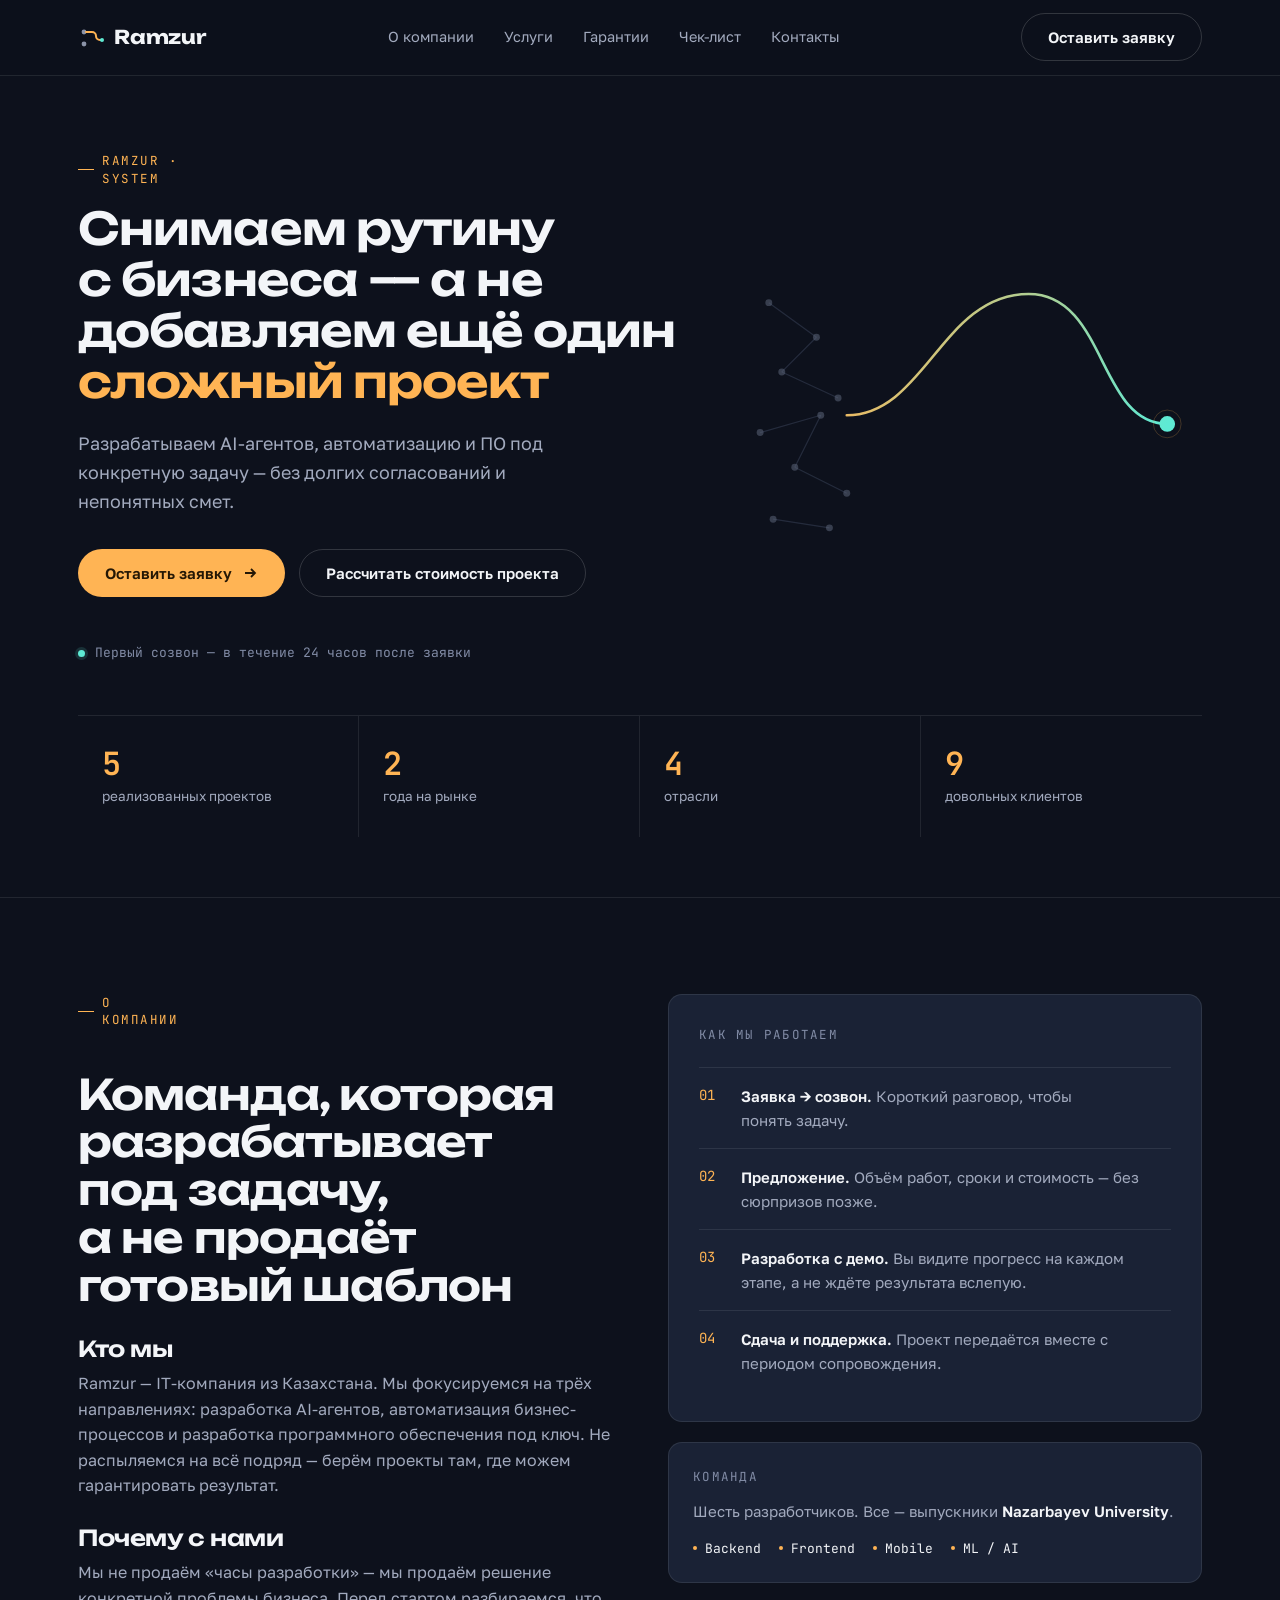
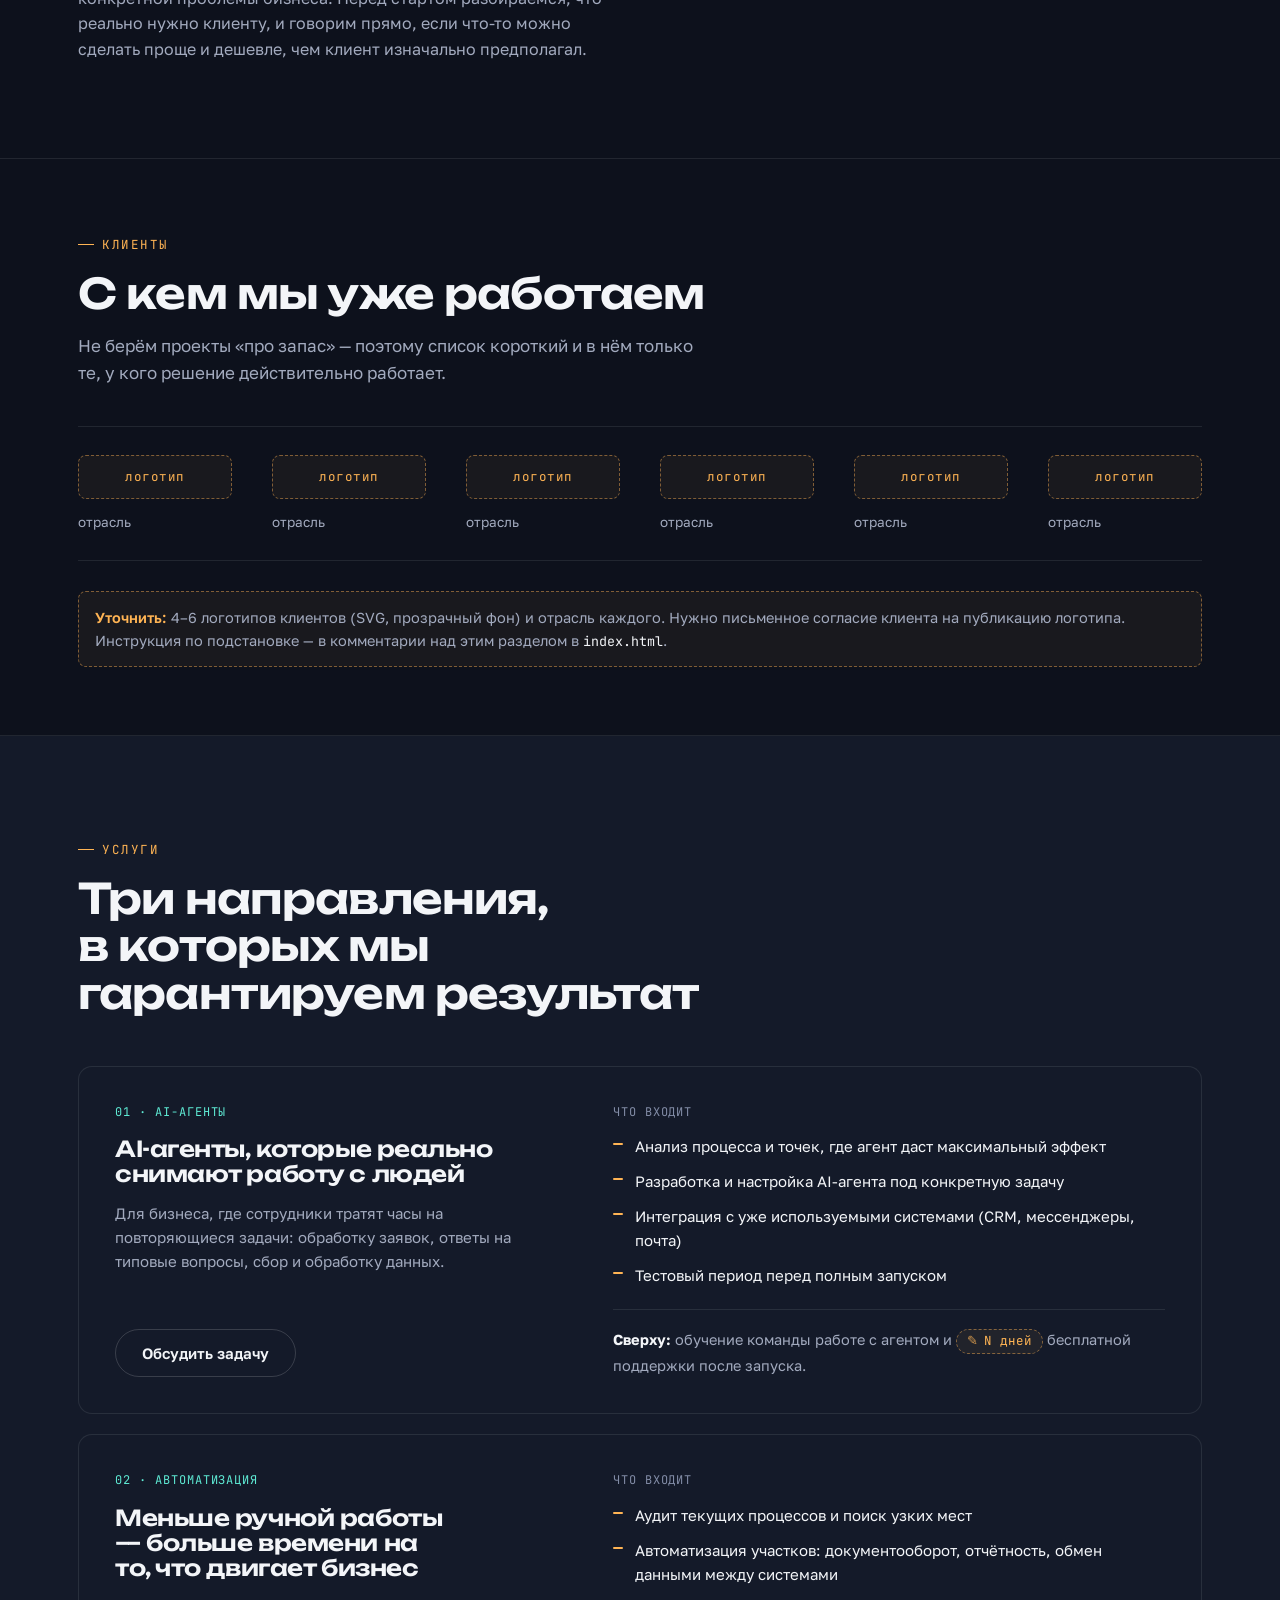
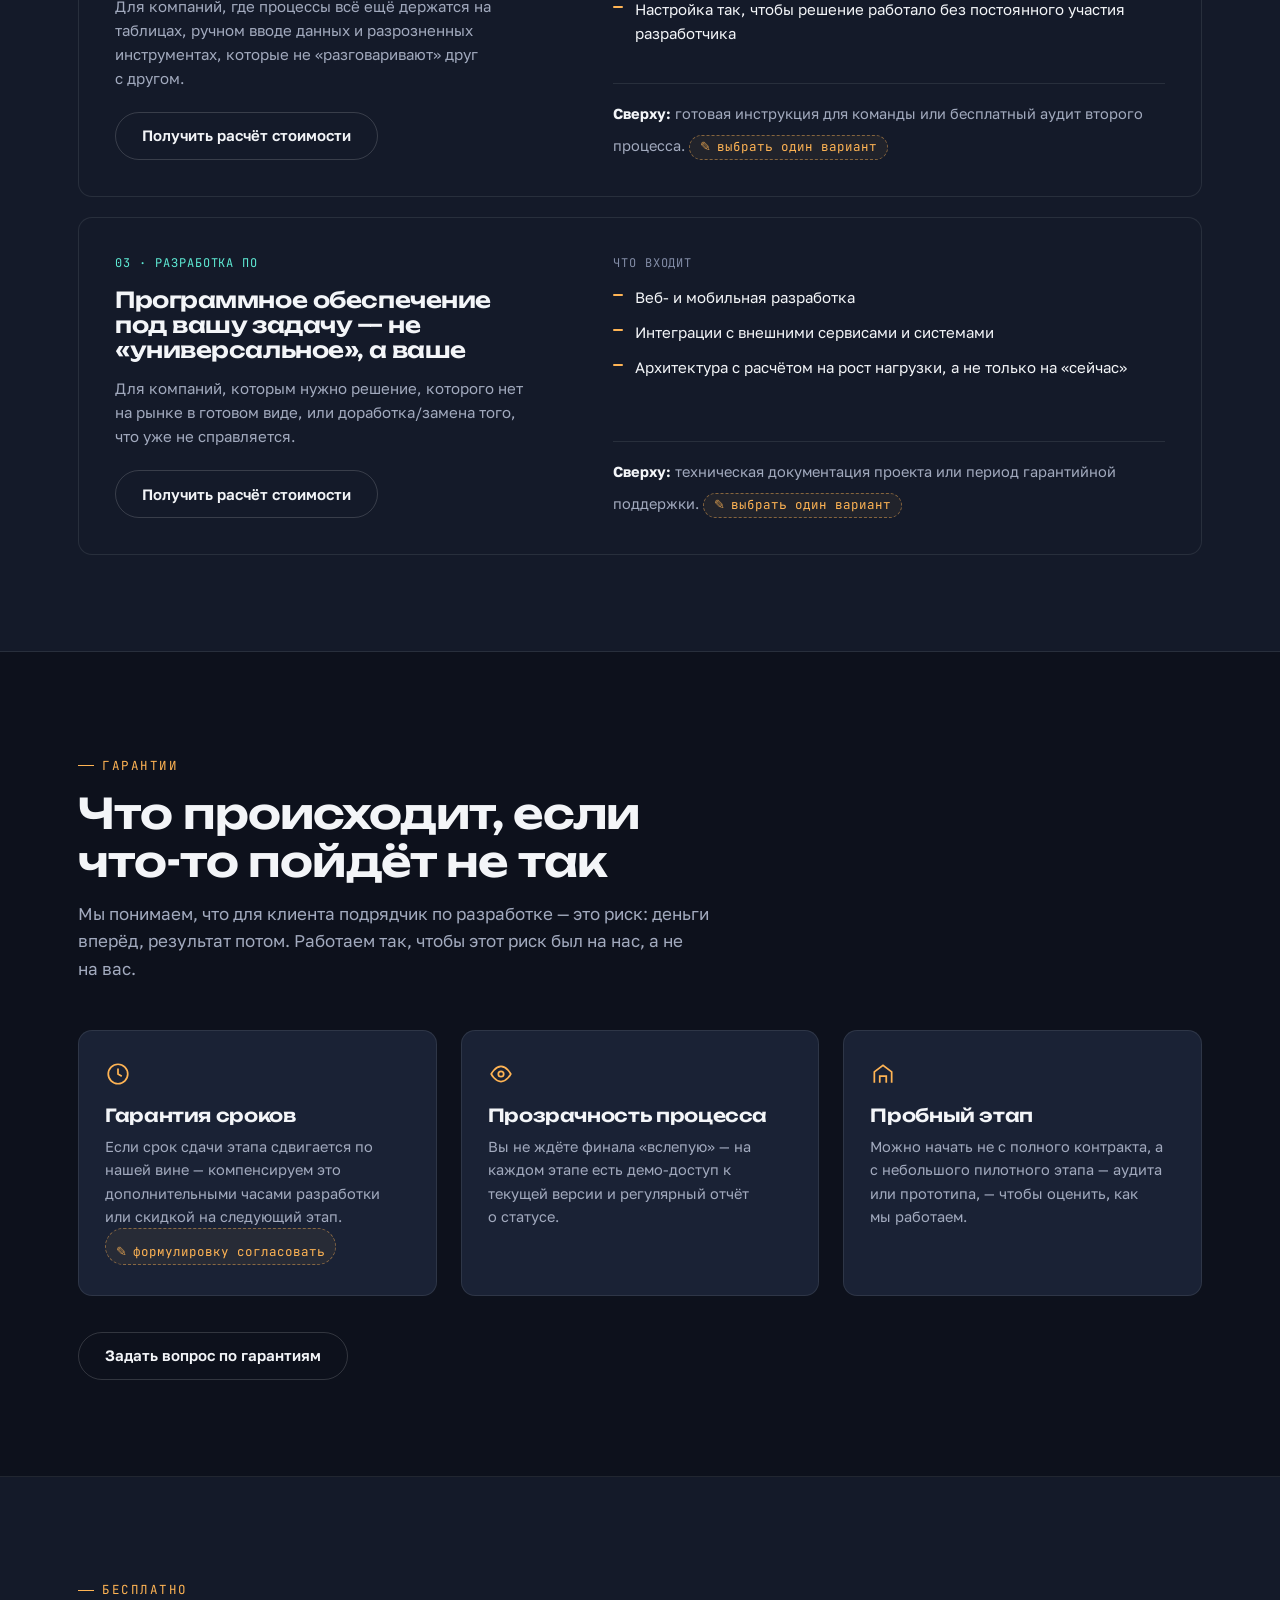
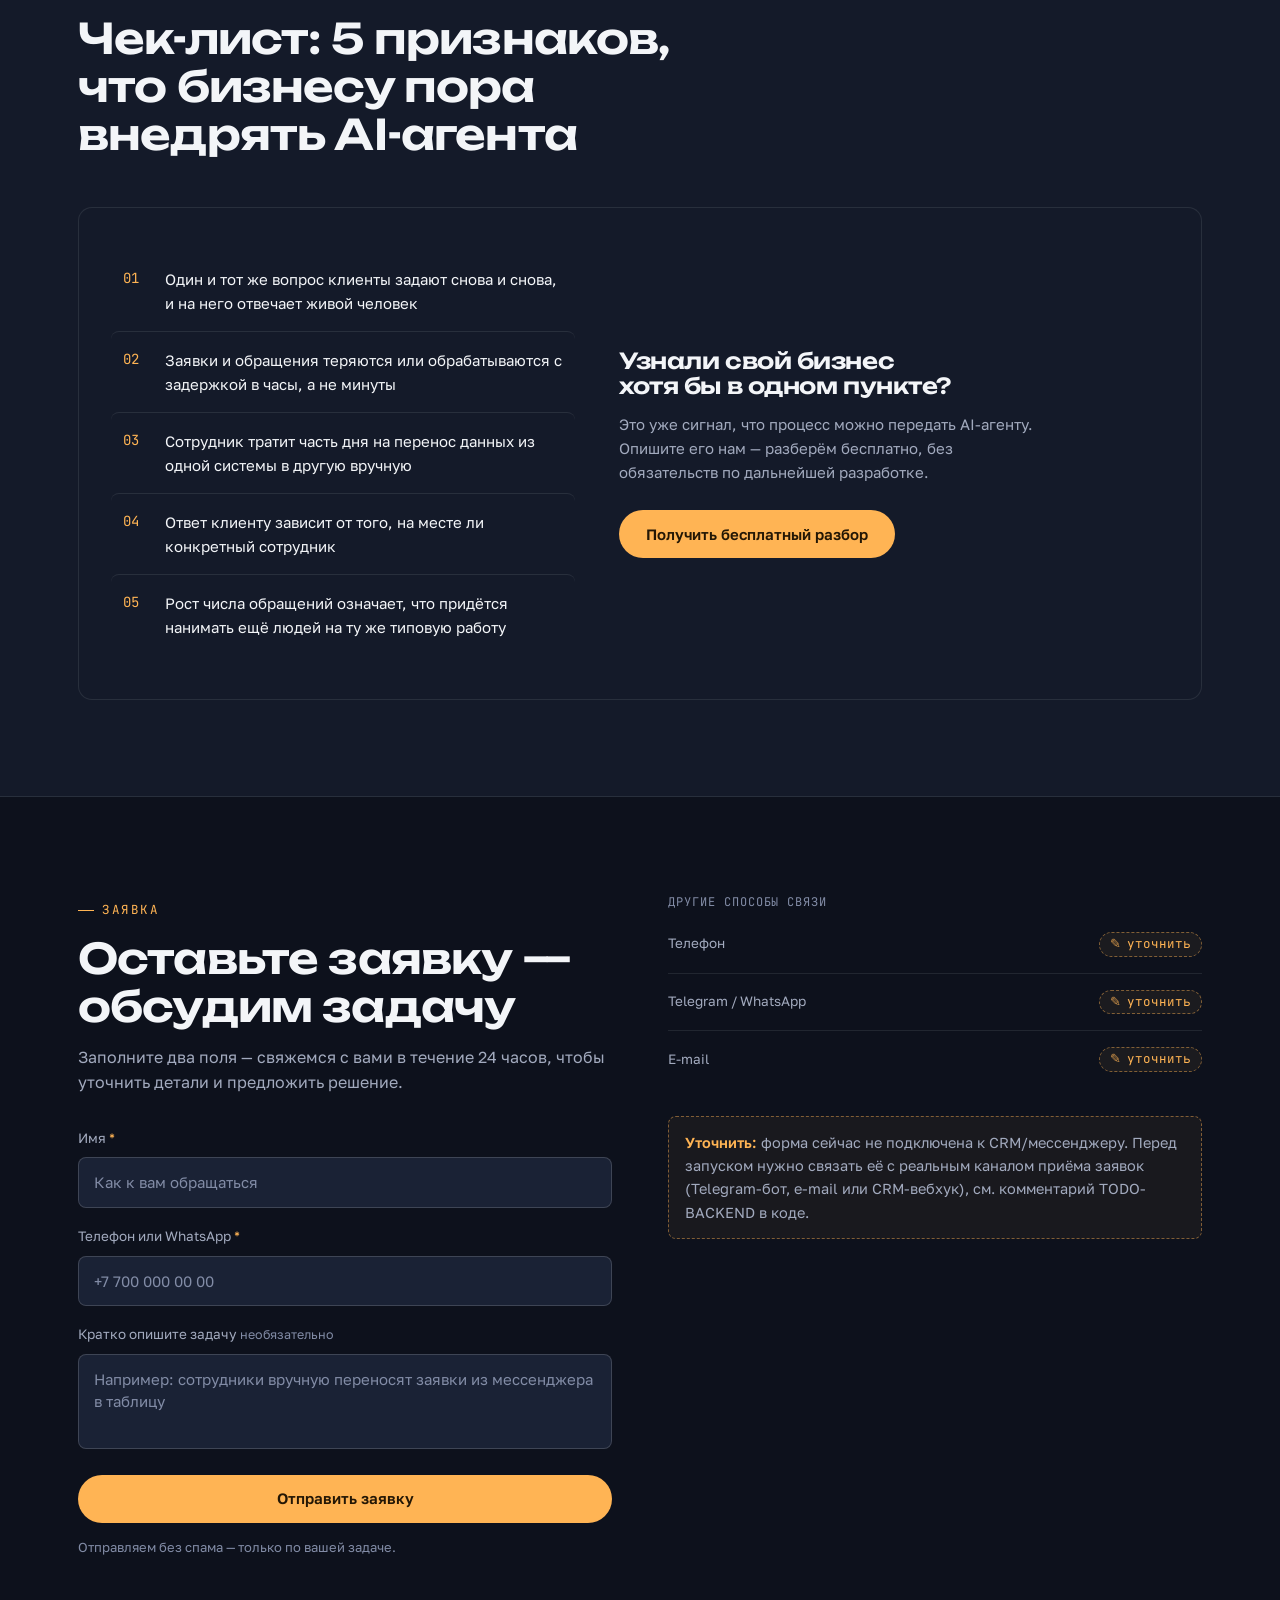
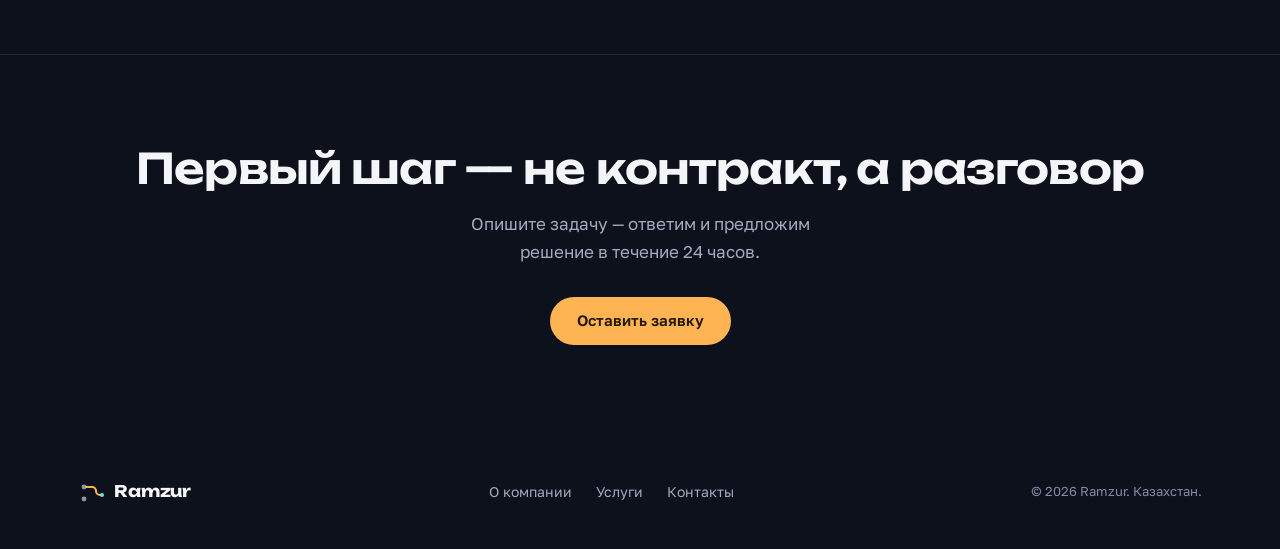
==== commit 8a39185a: "new data for landing page" ====
--- a/ramzur-landing-single-file.html
+++ b/ramzur-landing-single-file.html
@@ -630,6 +630,17 @@
 .about-copy h3{ margin-bottom: 10px; }
 .about-copy p{ max-width: var(--prose); }
 
+/* The right-hand column stacks the process panel and the team credential.
+   A wrapper rather than making both direct grid children: at the one-column
+   breakpoint two grid items would separate and the card would drift away
+   from the panel it belongs under. */
+.about-side{
+  display: flex;
+  flex-direction: column;
+  gap: 20px;
+  min-width: 0;
+}
+
 .method{
   background: var(--surface-2);
   border: 1px solid var(--line);
@@ -662,20 +673,58 @@
 .method-step p{ font-size: 15px; color: var(--text-muted); }
 .method-step strong{ color: var(--text); font-weight: 600; }
 
+/* Now carries real team facts, so the dashed "fill me in" treatment is gone.
+   It shares the .method panel language it sits beneath — the page's existing
+   form for a block of stated specifics — rather than inventing a third card
+   style. Spacing comes from the .about-side gap, so no margin here. */
 .team-card{
-  margin-top: 22px;
-  padding: 20px;
-  border: 1px dashed var(--draft-line);
-  border-radius: var(--radius-sm);
-  background: rgba(255,180,84,0.05);
+  padding: clamp(20px, 2.2vw, 24px);
+  border: 1px solid var(--line);
+  border-radius: var(--radius);
+  background: var(--surface-2);
 }
 .team-card-title{
-  margin-bottom: 8px;
+  font-family: var(--font-mono);
+  font-size: 12.5px;
+  text-transform: uppercase;
+  letter-spacing: .1em;
+  color: var(--text-faint);
+  margin-bottom: 12px;
+}
+.team-card-body{ font-size: 15px; color: var(--text-muted); }
+/* the university is the credential, so it is the one thing lifted to full ink */
+.team-card-body strong{ color: var(--text); font-weight: 600; }
+
+/* The four disciplines are listed once, here, rather than repeated in the
+   sentence above — a scannable row beats a comma list buried in prose.
+   Markers lead each item instead of separating them: a middot separator
+   dangles at the end of a line whenever the row wraps, which it does below
+   about 420px. */
+.team-disciplines{
+  list-style: none;
+  margin: 16px 0 0;
+  padding: 0;
+  display: flex;
+  flex-wrap: wrap;
+  gap: 8px 18px;
+  font-family: var(--font-mono);
+  font-size: 13px;
+  line-height: 1.5;
   color: var(--text);
-  font-weight: 600;
-  font-size: 14.5px;
-}
-.team-card-body{ font-size: 14px; color: var(--text-muted); }
+}
+.team-disciplines li{
+  display: flex;
+  align-items: center;
+  gap: 8px;
+}
+.team-disciplines li::before{
+  content: "";
+  flex: 0 0 4px;
+  width: 4px;
+  height: 4px;
+  border-radius: 50%;
+  background: var(--amber);
+}
 
 @media (max-width: 880px){
   .about-grid{ grid-template-columns: 1fr; }
@@ -783,6 +832,152 @@
   .service{ grid-template-columns: 1fr; gap: 24px; }
   .service-cta{ margin-top: 4px; }
   .bonus{ margin-top: 4px; }
+}
+
+/* ---------- Clients / social proof ----------
+   A punctuation band between two full-weight sections, not a third one: the
+   tighter vertical rhythm is what keeps "who we are -> who trusted us ->
+   what we do" reading as one thought.
+
+   Deliberately NOT a card grid and NOT a marquee. The page already states
+   factual proof as hairline-divided cells (the "в цифрах" strip, the process
+   steps, the contact rows), so this reuses that language; and an
+   auto-scrolling logo carousel is the exact "cheap outsourcing site" move
+   PRODUCT.md lists as an anti-reference. */
+.section--tight{ padding-block: clamp(48px, 6vw, 68px); }
+.clients-head{ margin-bottom: clamp(28px, 3.2vw, 40px); }
+
+/* Rows are separated by hairlines, columns by whitespace.
+   Vertical dividers were the obvious choice here (it is what the "в цифрах"
+   strip does) but they cannot survive a partial last row: with auto-fit, four
+   columns and five logos, the fifth cell draws a divider that dangles into
+   empty space. Row rules have no such failure — the wrapper clips the final
+   cell border, so its own bottom rule is the only line under the last row
+   whether that row is full or not.
+   Net effect: this wall stays correct for any number of entries at any
+   width, so deleting a card needs no CSS change. */
+.client-wall-clip{
+  overflow: hidden;
+  border-top: 1px solid var(--line);
+  border-bottom: 1px solid var(--line);
+}
+.client-wall{
+  --client-pad: clamp(14px, 1.6vw, 20px);
+  list-style: none;
+  padding: 0;
+  /* bled outward so the hover wash reads as a band and the first column's
+     content still lines up with the section heading — the same trick the
+     checklist rows use */
+  margin: 0 calc(-1 * var(--client-pad)) -1px;
+  display: grid;
+  /* Explicit counts, all divisors of six, so the last row is never partial.
+     auto-fit looked tempting but at tablet widths it settles on five tracks
+     and strands the sixth logo alone on its own row.
+     Using 4 or 5 entries instead? Change the 6 below to that number. */
+  grid-template-columns: repeat(6, minmax(0, 1fr));
+}
+.client{
+  display: flex;
+  flex-direction: column;
+  align-items: flex-start;
+  gap: 14px;
+  min-width: 0;
+  /* no column gap: cells butt together so the row rule runs continuously
+     instead of breaking into one segment per cell */
+  padding: clamp(22px, 2.4vw, 28px) var(--client-pad);
+  border-bottom: 1px solid var(--line);
+  transition: background var(--dur-mid) var(--ease-out-quart);
+}
+
+@media (max-width: 1000px){
+  .client-wall{ grid-template-columns: repeat(3, minmax(0, 1fr)); }
+}
+@media (max-width: 620px){
+  .client-wall{ grid-template-columns: repeat(2, minmax(0, 1fr)); }
+}
+
+.client-mark{
+  display: flex;
+  align-items: center;
+  justify-content: flex-start;
+  width: 100%;
+  min-height: 44px;
+}
+
+/* Client logos arrive in whatever colour and aspect ratio the client sends.
+   Flattening every one to a single white keeps the wall from reading as a
+   ransom note on this dark ground, and it stays legible on touch (where
+   there is no hover) because the resting opacity is already readable.
+   Colour is deliberately never restored: a navy or black wordmark would
+   disappear against --bg. */
+.client-logo{
+  width: auto;
+  height: auto;
+  max-width: 100%;
+  max-height: 34px;
+  /* brightness(0) flattens to black while keeping the alpha channel,
+     invert(1) then lifts it to white — works for any source colour */
+  filter: brightness(0) invert(1);
+  opacity: .72;
+  /* per-logo optical balance: a wide wordmark and a compact square mark read
+     as different visual weights at the same height, so each can be nudged
+     with style="--logo-scale: .9" on the img without touching this rule */
+  scale: var(--logo-scale, 1);
+  transition:
+    opacity var(--dur-mid) var(--ease-out-quart),
+    scale var(--dur-mid) var(--ease-out-quint);
+}
+
+/* placeholder slot, in the same dashed language as every other pending item */
+.client-mark--empty{
+  justify-content: center;
+  border: 1px dashed var(--draft-line);
+  border-radius: var(--radius-sm);
+  background: rgba(255,180,84,0.05);
+  color: var(--amber);
+  font-family: var(--font-mono);
+  font-size: 12.5px;
+  letter-spacing: .04em;
+}
+
+/* The industry is the fact that turns a logo into a claim. Left as plain
+   pending text rather than a second dashed pill per cell — twelve dashed
+   markers in one band was pure noise, and the note below explains it once. */
+.client-industry{
+  font-size: 13.5px;
+  line-height: 1.4;
+  color: var(--text-muted);
+}
+.client-industry:empty::before{ content: "отрасль"; color: var(--text-faint); }
+.clients-note{ margin-top: clamp(22px, 2.6vw, 30px); }
+.clients-note code{
+  font-family: var(--font-mono);
+  font-size: .92em;
+  color: var(--text);
+}
+
+@media (hover: hover){
+  .client:hover{ background: rgba(255,180,84,0.05); }
+  .client:hover .client-logo{ opacity: 1; scale: calc(var(--logo-scale, 1) * 1.04); }
+}
+
+/* The wall settles in reading order — it is a list being scanned, so the
+   entrance follows the same left-to-right cadence as the stats strip.
+
+   The wrapper carries .reveal purely as the scroll trigger; its own fade and
+   rise are cancelled so the cells are the only thing that moves. Otherwise
+   the block and its children animate opacity over each other and the whole
+   wall arrives muddy. */
+.js .client-wall-clip.reveal{ opacity: 1; }
+.js .client-wall-clip.reveal:not(.is-visible){ transform: none; }
+.js .client-wall-clip:not(.is-visible) .client{ opacity: 0; }
+.js .client-wall-clip.is-visible .client{
+  animation: clientIn .6s var(--ease-out-quint) both;
+  animation-delay: calc(120ms + var(--i, 0) * 65ms);
+}
+@keyframes clientIn{
+  from{ opacity: 0; transform: translateY(12px); }
+  to  { opacity: 1; transform: none; }
 }
 
 /* ---------- Guarantees ---------- */
@@ -1228,7 +1423,8 @@
    Every resting transform is scoped to :not(.is-visible) so the arrived
    state cannot be overridden by a later, equally specific variant rule. */
 .js .reveal:not(.is-visible){ transform: translateY(26px); }
-.js .method.reveal:not(.is-visible){ transform: translateX(24px); }
+.js .method.reveal:not(.is-visible),
+.js .team-card.reveal:not(.is-visible){ transform: translateX(24px); }
 .js .checklist-items li.reveal:not(.is-visible){ transform: translateX(-16px); }
 .js .guarantee.reveal:not(.is-visible){ transform: translateY(24px) scale(.985); }
 .js .stat.reveal:not(.is-visible){ transform: translateY(14px); }
@@ -1299,6 +1495,8 @@
   .js .reveal:not(.is-visible),
   .js .reveal.is-visible{ opacity: 1; transform: none; }
   .js .method.is-visible .method-step{ animation: none; opacity: 1; transform: none; }
+  .js .client-wall-clip:not(.is-visible) .client,
+  .js .client-wall-clip.is-visible .client{ animation: none; opacity: 1; transform: none; }
 
   /* crossfade instead of movement */
   .form-success.show{ animation: none; }
@@ -1315,6 +1513,7 @@
   .btn-primary:hover svg,
   .service:hover .stack-list li::before,
   .guarantee:hover svg{ transform: none; }
+  .client:hover .client-logo{ scale: var(--logo-scale, 1); }
 }
 
 </style>
@@ -1370,7 +1569,7 @@
 <section class="hero" id="hero">
   <div class="wrap hero-grid">
     <div class="hero-copy">
-      <span class="eyebrow hero-in" style="--in:1">Ramzur · Казахстан</span>
+      <span class="eyebrow hero-in" style="--in:1">Ramzur · System</span>
       <h1 class="hero-in" style="--in:2">Снимаем рутину с бизнеса — а не добавляем ещё один <em>сложный проект</em></h1>
       <p class="hero-sub hero-in" style="--in:3">Разрабатываем AI-агентов, автоматизацию и ПО под конкретную задачу — без долгих согласований и непонятных смет.</p>
       <div class="hero-ctas hero-in" style="--in:4">
@@ -1450,10 +1649,10 @@
       <span class="stat-num">48</span> или <span class="stat-num">120+</span>.
     -->
     <div class="stats">
-      <div class="stat reveal" style="--i:0"><span class="stat-num ph">XX</span><span class="stat-label">реализованных проектов</span></div>
-      <div class="stat reveal" style="--i:1"><span class="stat-num ph">X</span><span class="stat-label">лет на рынке</span></div>
-      <div class="stat reveal" style="--i:2"><span class="stat-num ph">XX</span><span class="stat-label">отраслей</span></div>
-      <div class="stat reveal" style="--i:3"><span class="stat-num ph">XX</span><span class="stat-label">довольных клиентов</span></div>
+      <div class="stat reveal" style="--i:0"><span class="stat-num">5</span><span class="stat-label">реализованных проектов</span></div>
+      <div class="stat reveal" style="--i:1"><span class="stat-num">2</span><span class="stat-label">года на рынке</span></div>
+      <div class="stat reveal" style="--i:2"><span class="stat-num">4</span><span class="stat-label">отрасли</span></div>
+      <div class="stat reveal" style="--i:3"><span class="stat-num">9</span><span class="stat-label">довольных клиентов</span></div>
     </div>
   </div>
 </section>
@@ -1472,18 +1671,97 @@
         <h3>Почему с нами</h3>
         <p class="muted">Мы не продаём «часы разработки» — мы продаём решение конкретной проблемы бизнеса. Перед стартом разбираемся, что реально нужно клиенту, и говорим прямо, если что-то можно сделать проще и дешевле, чем клиент изначально предполагал.</p>
       </div>
-      <div class="team-card">
-        <p class="team-card-title">Команда <span class="ph">уточнить</span></p>
-        <p class="team-card-body">Здесь нужны 1–2 факта о команде, которые вызывают доверие: опыт в конкретных отраслях, число разработчиков, ключевые компетенции.</p>
+    </div>
+
+    <div class="about-side">
+      <div class="method reveal">
+        <div class="method-title">Как мы работаем</div>
+        <div class="method-step" style="--i:0"><span class="n">01</span><p><strong>Заявка → созвон.</strong> Короткий разговор, чтобы понять задачу.</p></div>
+        <div class="method-step" style="--i:1"><span class="n">02</span><p><strong>Предложение.</strong> Объём работ, сроки и стоимость — без сюрпризов позже.</p></div>
+        <div class="method-step" style="--i:2"><span class="n">03</span><p><strong>Разработка с демо.</strong> Вы видите прогресс на каждом этапе, а не ждёте результата вслепую.</p></div>
+        <div class="method-step" style="--i:3"><span class="n">04</span><p><strong>Сдача и поддержка.</strong> Проект передаётся вместе с периодом сопровождения.</p></div>
+      </div>
+
+      <div class="team-card reveal" style="--i:1">
+        <p class="team-card-title">Команда</p>
+        <p class="team-card-body">Шесть разработчиков. Все — выпускники <strong>Nazarbayev University</strong>.</p>
+        <ul class="team-disciplines">
+          <li>Backend</li>
+          <li>Frontend</li>
+          <li>Mobile</li>
+          <li>ML&nbsp;/&nbsp;AI</li>
+        </ul>
       </div>
     </div>
-
-    <div class="method reveal">
-      <div class="method-title">Как мы работаем</div>
-      <div class="method-step" style="--i:0"><span class="n">01</span><p><strong>Заявка → созвон.</strong> Короткий разговор, чтобы понять задачу.</p></div>
-      <div class="method-step" style="--i:1"><span class="n">02</span><p><strong>Предложение.</strong> Объём работ, сроки и стоимость — без сюрпризов позже.</p></div>
-      <div class="method-step" style="--i:2"><span class="n">03</span><p><strong>Разработка с демо.</strong> Вы видите прогресс на каждом этапе, а не ждёте результата вслепую.</p></div>
-      <div class="method-step" style="--i:3"><span class="n">04</span><p><strong>Сдача и поддержка.</strong> Проект передаётся вместе с периодом сопровождения.</p></div>
+  </div>
+</section>
+
+<!-- ============ CLIENTS / SOCIAL PROOF ============
+  Каждая запись = логотип + отрасль. Отрасль здесь не украшение: она
+  превращает набор логотипов в конкретное утверждение («работаем в
+  логистике»), а не в безымянную «стену доверия».
+
+  КАК ПОДСТАВИТЬ РЕАЛЬНЫЕ ДАННЫЕ (по одной строке на клиента):
+    1. Положите логотип в  assets/logos/  — лучше SVG с прозрачным фоном
+       (PNG подойдёт, но нужен @2x для retina).
+    2. В нужной карточке замените блок
+         <div class="client-mark client-mark--empty">…</div>
+       на закомментированный <img> ниже него, поправив src и alt.
+    3. Впишите отрасль вместо «отрасль» в .client-industry.
+    4. Лишние карточки просто удалите — сетка перестроится сама
+       (рассчитана на 4–6 записей).
+
+  Логотипы намеренно приводятся к одному белому цвету (см. .client-logo
+  в style.css): присланные клиентами файлы приходят в разных цветах и
+  пропорциях, и на тёмном фоне разноцветная стена читается как мусор.
+  Если у логотипа непрозрачный фон — обрежьте его, иначе будет белый
+  прямоугольник.
+============================================================ -->
+<section class="section section--tight" id="clients">
+  <div class="wrap">
+    <div class="section-head clients-head reveal">
+      <span class="eyebrow">Клиенты</span>
+      <h2>С кем мы уже работаем</h2>
+      <p>Не берём проекты «про запас» — поэтому список короткий и в нём только те, у кого решение действительно работает.</p>
+    </div>
+
+    <div class="client-wall-clip reveal">
+      <ul class="client-wall">
+        <li class="client" style="--i:0">
+          <div class="client-mark client-mark--empty">логотип</div>
+          <!-- <img class="client-logo" src="assets/logos/client-1.svg" alt="Название компании" width="160" height="40" loading="lazy" decoding="async"> -->
+          <span class="client-industry">отрасль</span>
+        </li>
+        <li class="client" style="--i:1">
+          <div class="client-mark client-mark--empty">логотип</div>
+          <!-- <img class="client-logo" src="assets/logos/client-2.svg" alt="Название компании" width="160" height="40" loading="lazy" decoding="async"> -->
+          <span class="client-industry">отрасль</span>
+        </li>
+        <li class="client" style="--i:2">
+          <div class="client-mark client-mark--empty">логотип</div>
+          <!-- <img class="client-logo" src="assets/logos/client-3.svg" alt="Название компании" width="160" height="40" loading="lazy" decoding="async"> -->
+          <span class="client-industry">отрасль</span>
+        </li>
+        <li class="client" style="--i:3">
+          <div class="client-mark client-mark--empty">логотип</div>
+          <!-- <img class="client-logo" src="assets/logos/client-4.svg" alt="Название компании" width="160" height="40" loading="lazy" decoding="async"> -->
+          <span class="client-industry">отрасль</span>
+        </li>
+        <li class="client" style="--i:4">
+          <div class="client-mark client-mark--empty">логотип</div>
+          <!-- <img class="client-logo" src="assets/logos/client-5.svg" alt="Название компании" width="160" height="40" loading="lazy" decoding="async"> -->
+          <span class="client-industry">отрасль</span>
+        </li>
+        <li class="client" style="--i:5">
+          <div class="client-mark client-mark--empty">логотип</div>
+          <!-- <img class="client-logo" src="assets/logos/client-6.svg" alt="Название компании" width="160" height="40" loading="lazy" decoding="async"> -->
+          <span class="client-industry">отрасль</span>
+        </li>
+      </ul>
+    </div>
+
+    <div class="ph-block clients-note">
+      <b>Уточнить:</b> 4–6 логотипов клиентов (SVG, прозрачный фон) и отрасль каждого. Нужно письменное согласие клиента на публикацию логотипа. Инструкция по подстановке — в комментарии над этим разделом в <code>index.html</code>.
     </div>
   </div>
 </section>
@@ -1922,14 +2200,24 @@
   /* ==================== 6. STAT COUNT-UP =================================
      Runs only once a .stat-num actually holds a number, so it stays dormant
      while the values are XX placeholders. Any trailing characters ("+", "%")
-     are preserved. */
+     are preserved.
+
+     Small values are deliberately excluded. Counting 0 -> 2 gives three
+     frames over a second and reads as a rendering glitch rather than motion;
+     the effect only earns its place once there are enough intermediate
+     values to look like counting. Numbers below the threshold are simply
+     shown, which is also the honest presentation for a young company. */
+
+  var COUNT_UP_MIN = 10;
 
   (function(){
     var nums = Array.prototype.slice.call(document.querySelectorAll('.stat-num'));
     if(!nums.length || !('IntersectionObserver' in window)) return;
 
     var targets = nums.filter(function(el){
-      return /^\s*\d+\s*\D{0,2}\s*$/.test(el.textContent);
+      var raw = el.textContent.trim();
+      if(!/^\d+\D{0,2}$/.test(raw)) return false;
+      return parseInt(raw, 10) >= COUNT_UP_MIN;
     });
     if(!targets.length || reducedMotion()) return;
 
@@ -2193,21 +2481,22 @@
   ============================================================
   CHECKLIST-BEFORE-LAUNCH — всё, что нужно вставить от Ramzur:
 
-  1. Блок «в цифрах» (hero): число проектов, лет на рынке,
-     число отраслей, число довольных клиентов.
-  2. Раздел «О компании» → карточка «Команда»: 1–2 факта,
-     вызывающих доверие (опыт, число разработчиков, ниши).
-  3. Услуга «AI-агенты» → бонус: количество дней поддержки.
-  4. Услуга «Автоматизация» → бонус: выбрать один вариант
+  1. Услуга «AI-агенты» → бонус: количество дней поддержки.
+  2. Услуга «Автоматизация» → бонус: выбрать один вариант
      (инструкция для команды / аудит второго процесса).
-  5. Услуга «Разработка ПО» → бонус: выбрать один вариант
+  3. Услуга «Разработка ПО» → бонус: выбрать один вариант
      (техдокументация / период гарантийной поддержки).
-  6. Гарантия сроков — согласовать точную юридическую
+  4. Гарантия сроков — согласовать точную юридическую
      формулировку условий компенсации.
-  7. Контакты: телефон, Telegram/WhatsApp, e-mail.
-  8. Подключить форму заявки к реальному каналу приёма
+  5. Контакты: телефон, Telegram/WhatsApp, e-mail.
+  6. Раздел «Клиенты»: 4–6 логотипов (SVG, прозрачный фон)
+     в assets/logos/ + отрасль каждого клиента. Обязательно
+     письменное согласие клиента на публикацию логотипа.
+     Пошаговая инструкция — в комментарии над разделом
+     CLIENTS / SOCIAL PROOF в этом файле.
+  7. Подключить форму заявки к реальному каналу приёма
      заявок (см. TODO-BACKEND в <script> выше).
-  9. Раздел «Портфолио/кейсы» намеренно не включён (по
+  8. Раздел «Портфолио/кейсы» намеренно не включён (по
      договорённости) — при готовности кейсов его можно
      добавить между блоками #about и #services, сохранив
      ту же сетку карточек, что в #services.
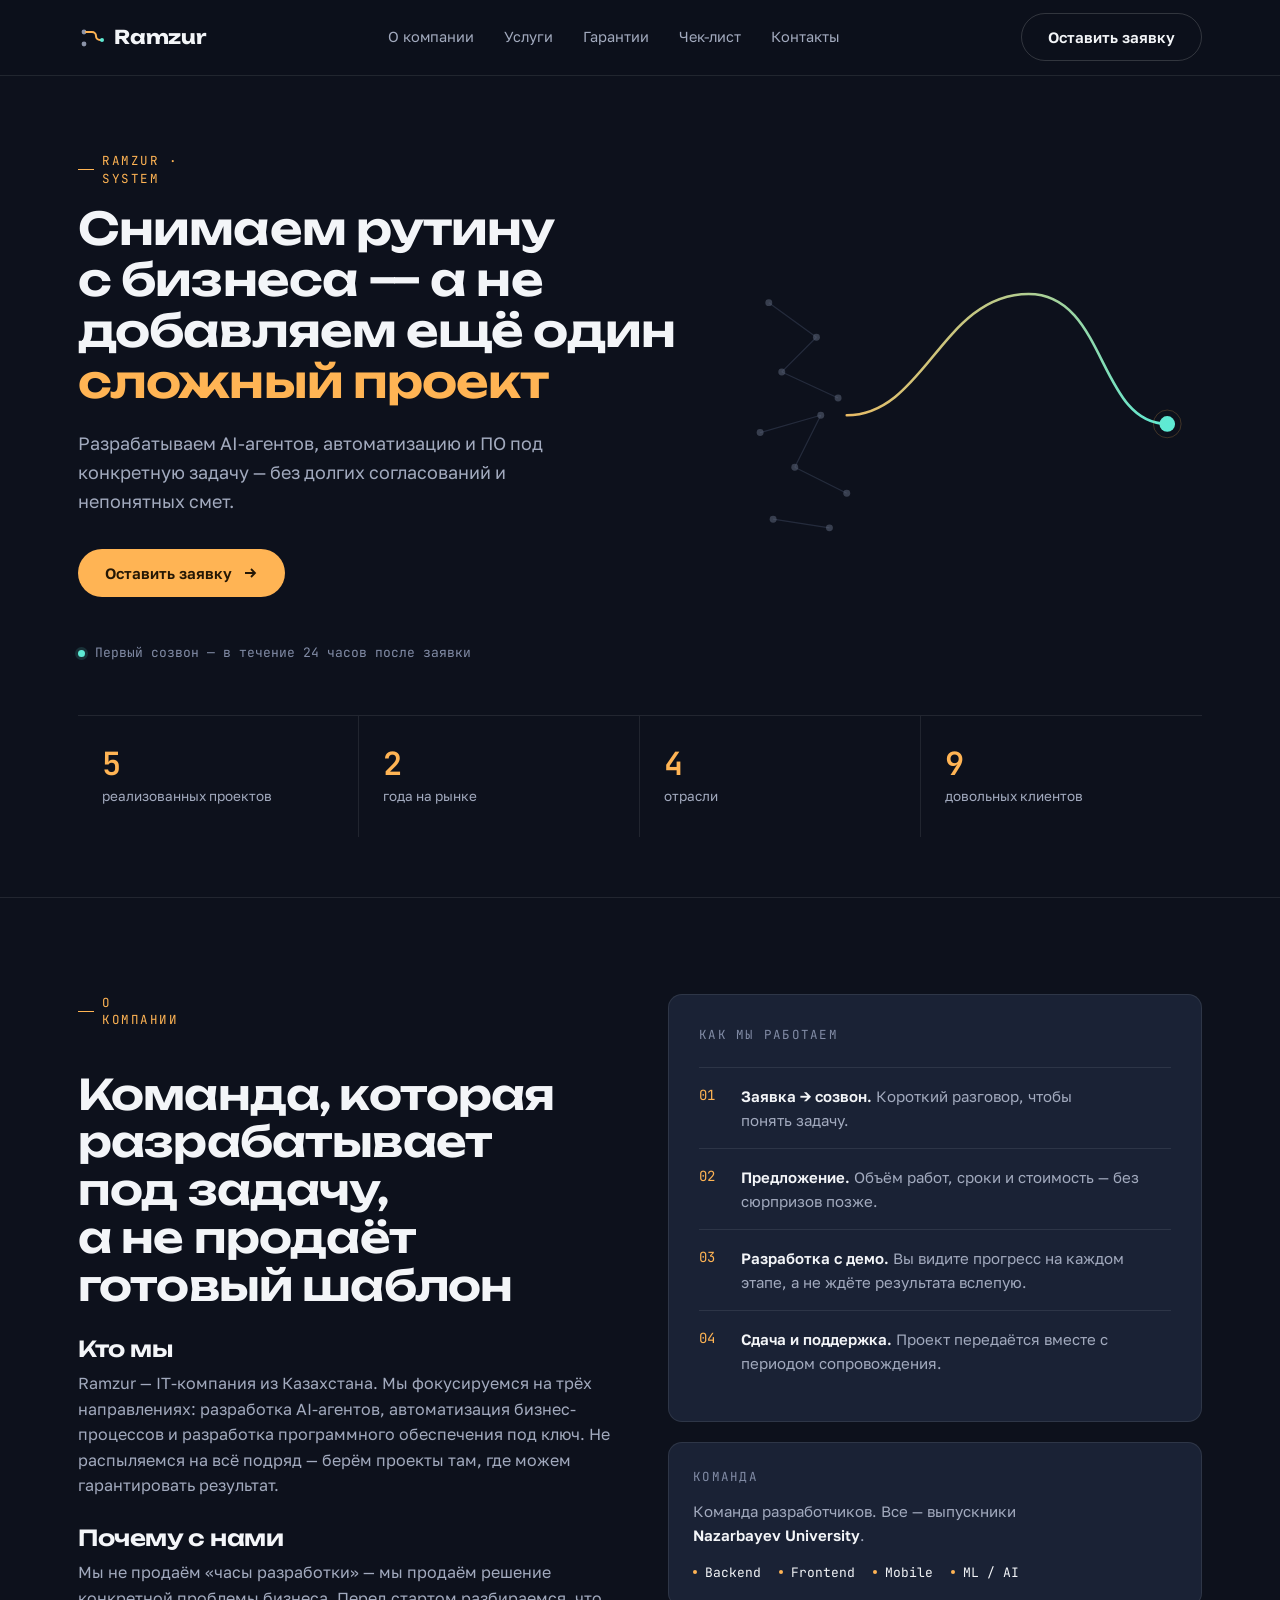
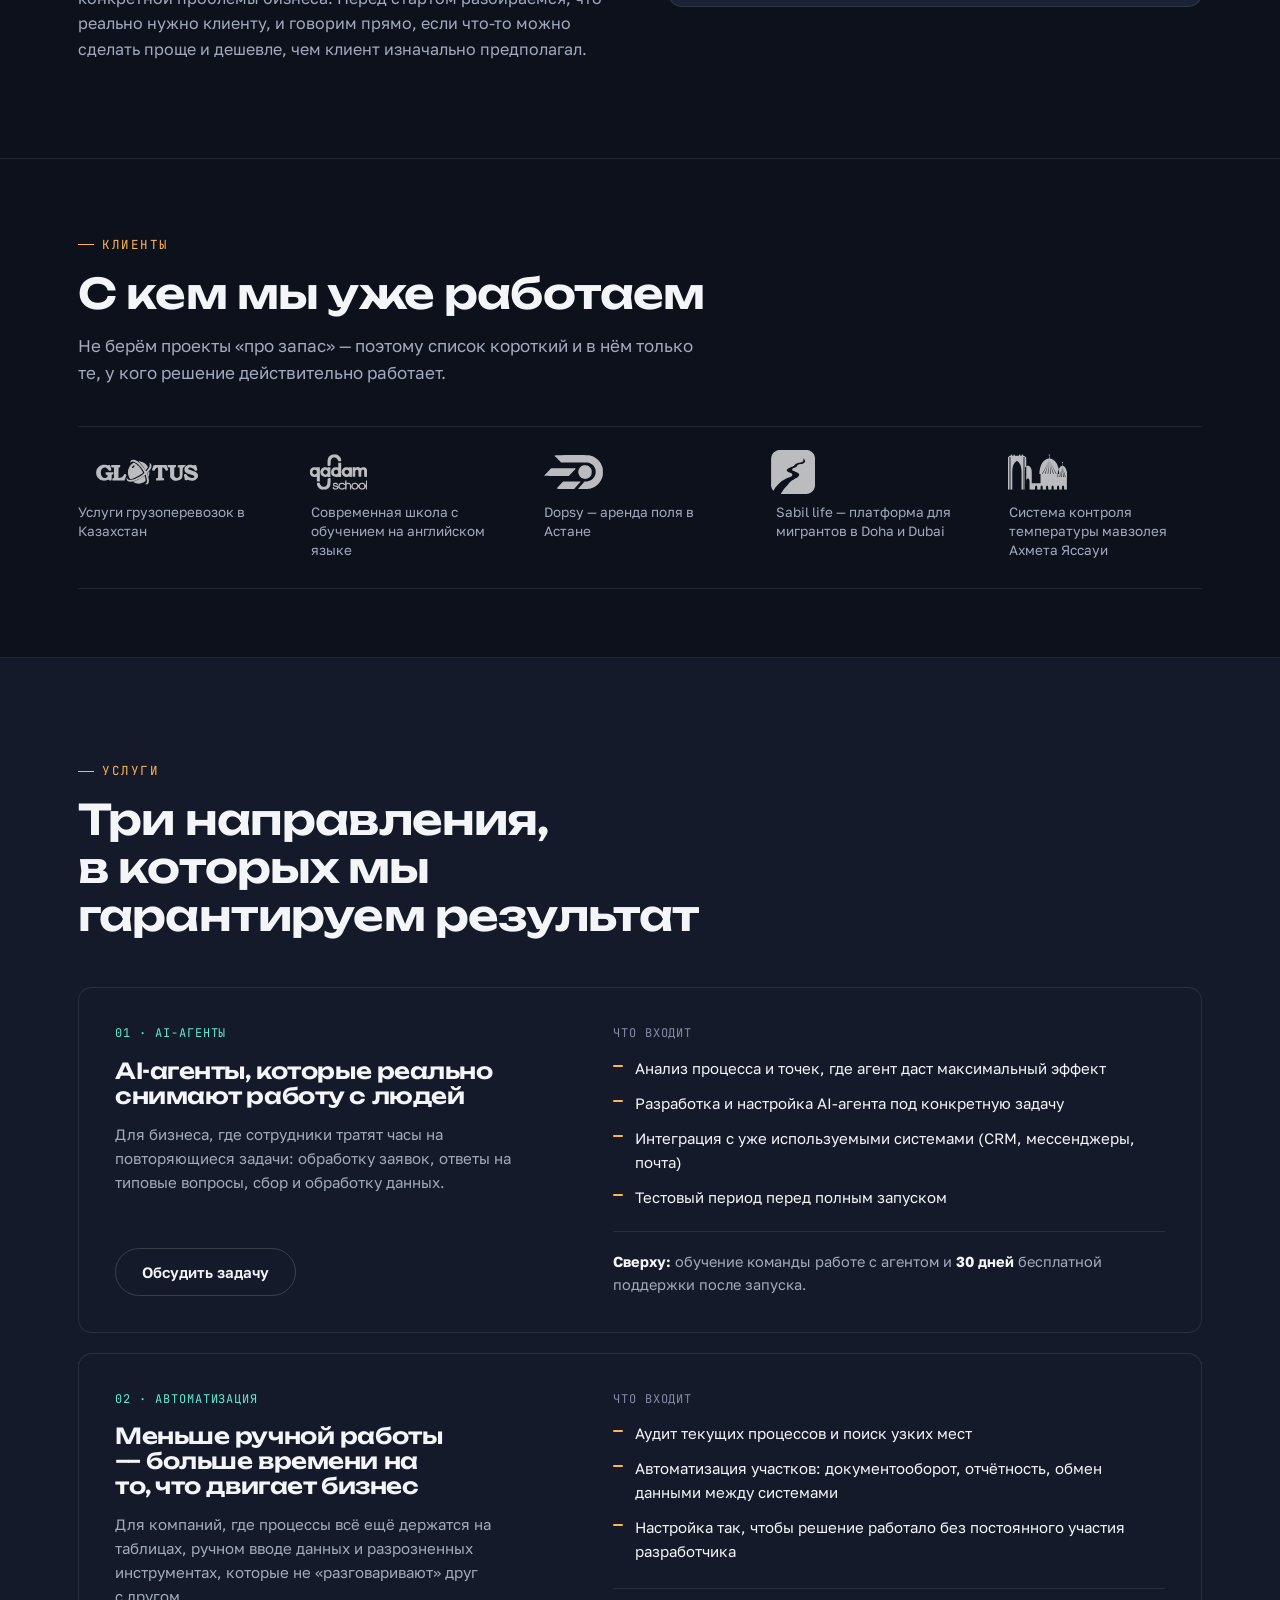
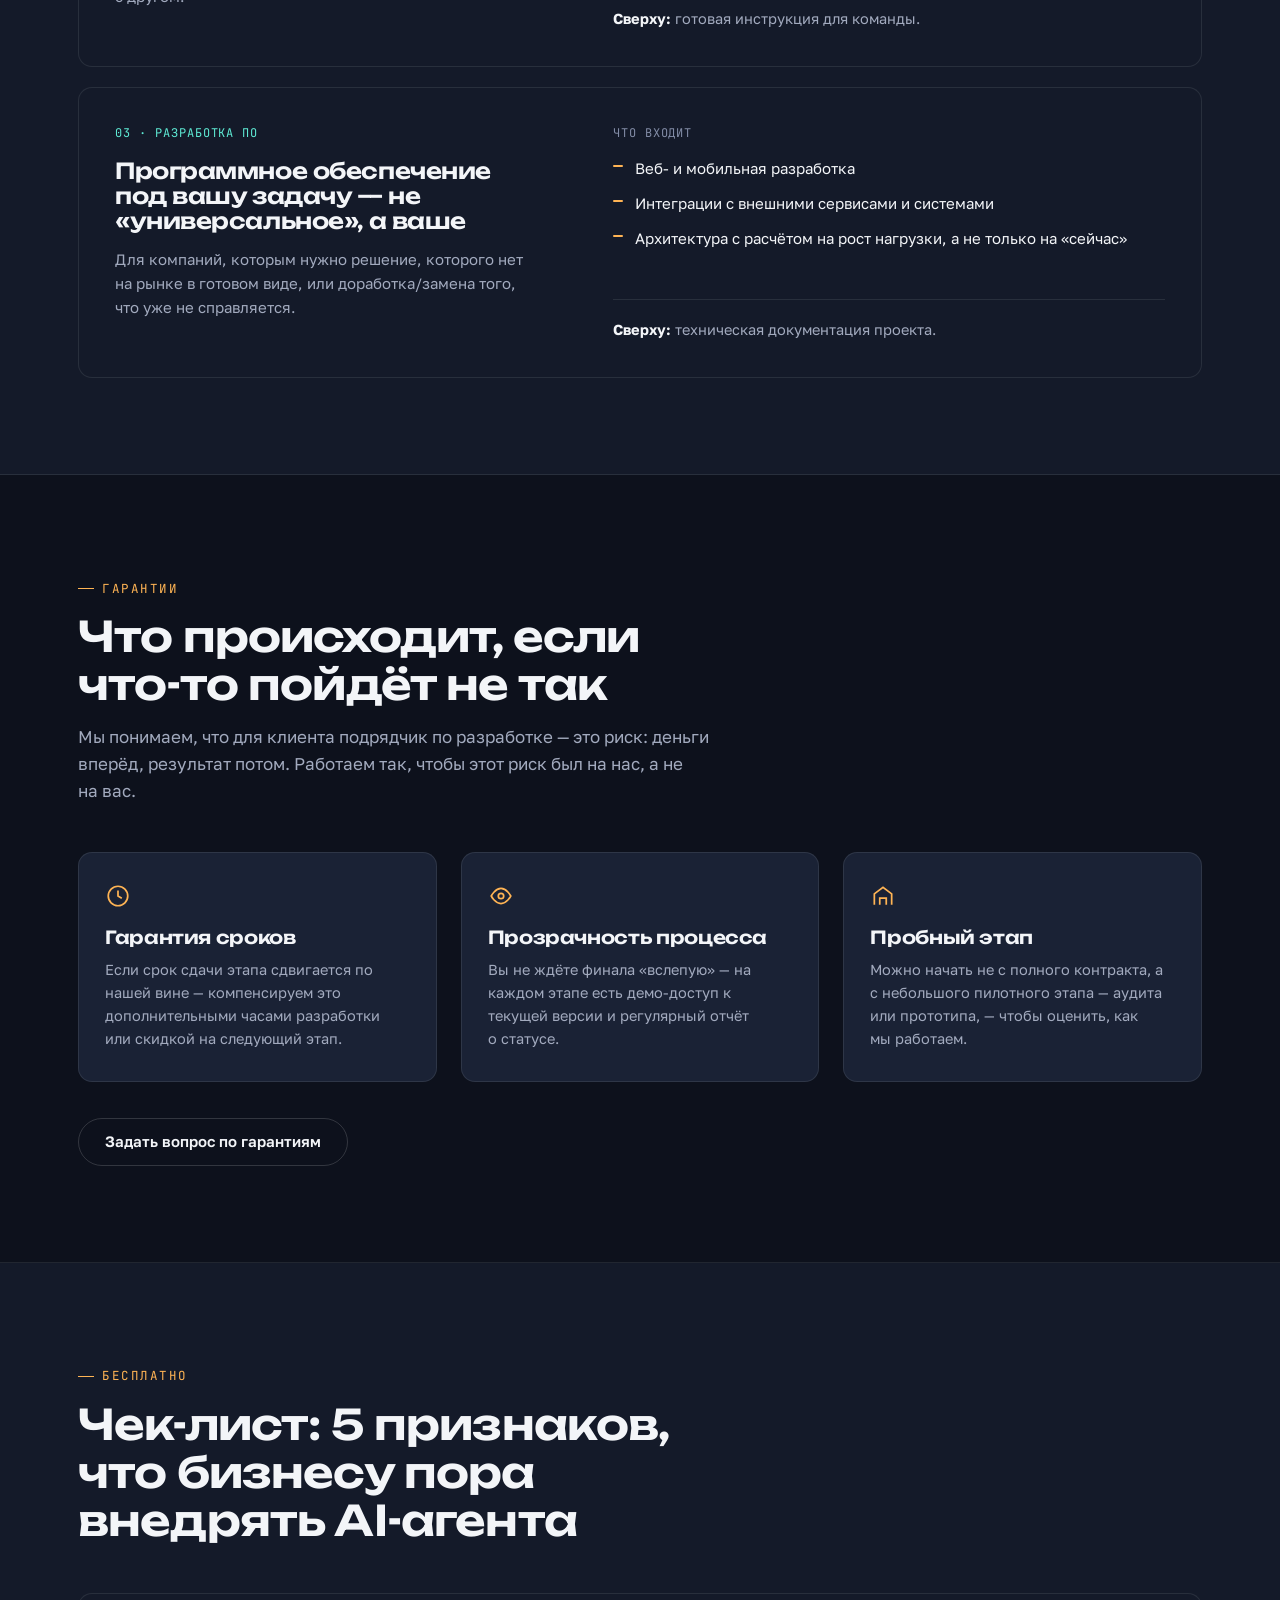
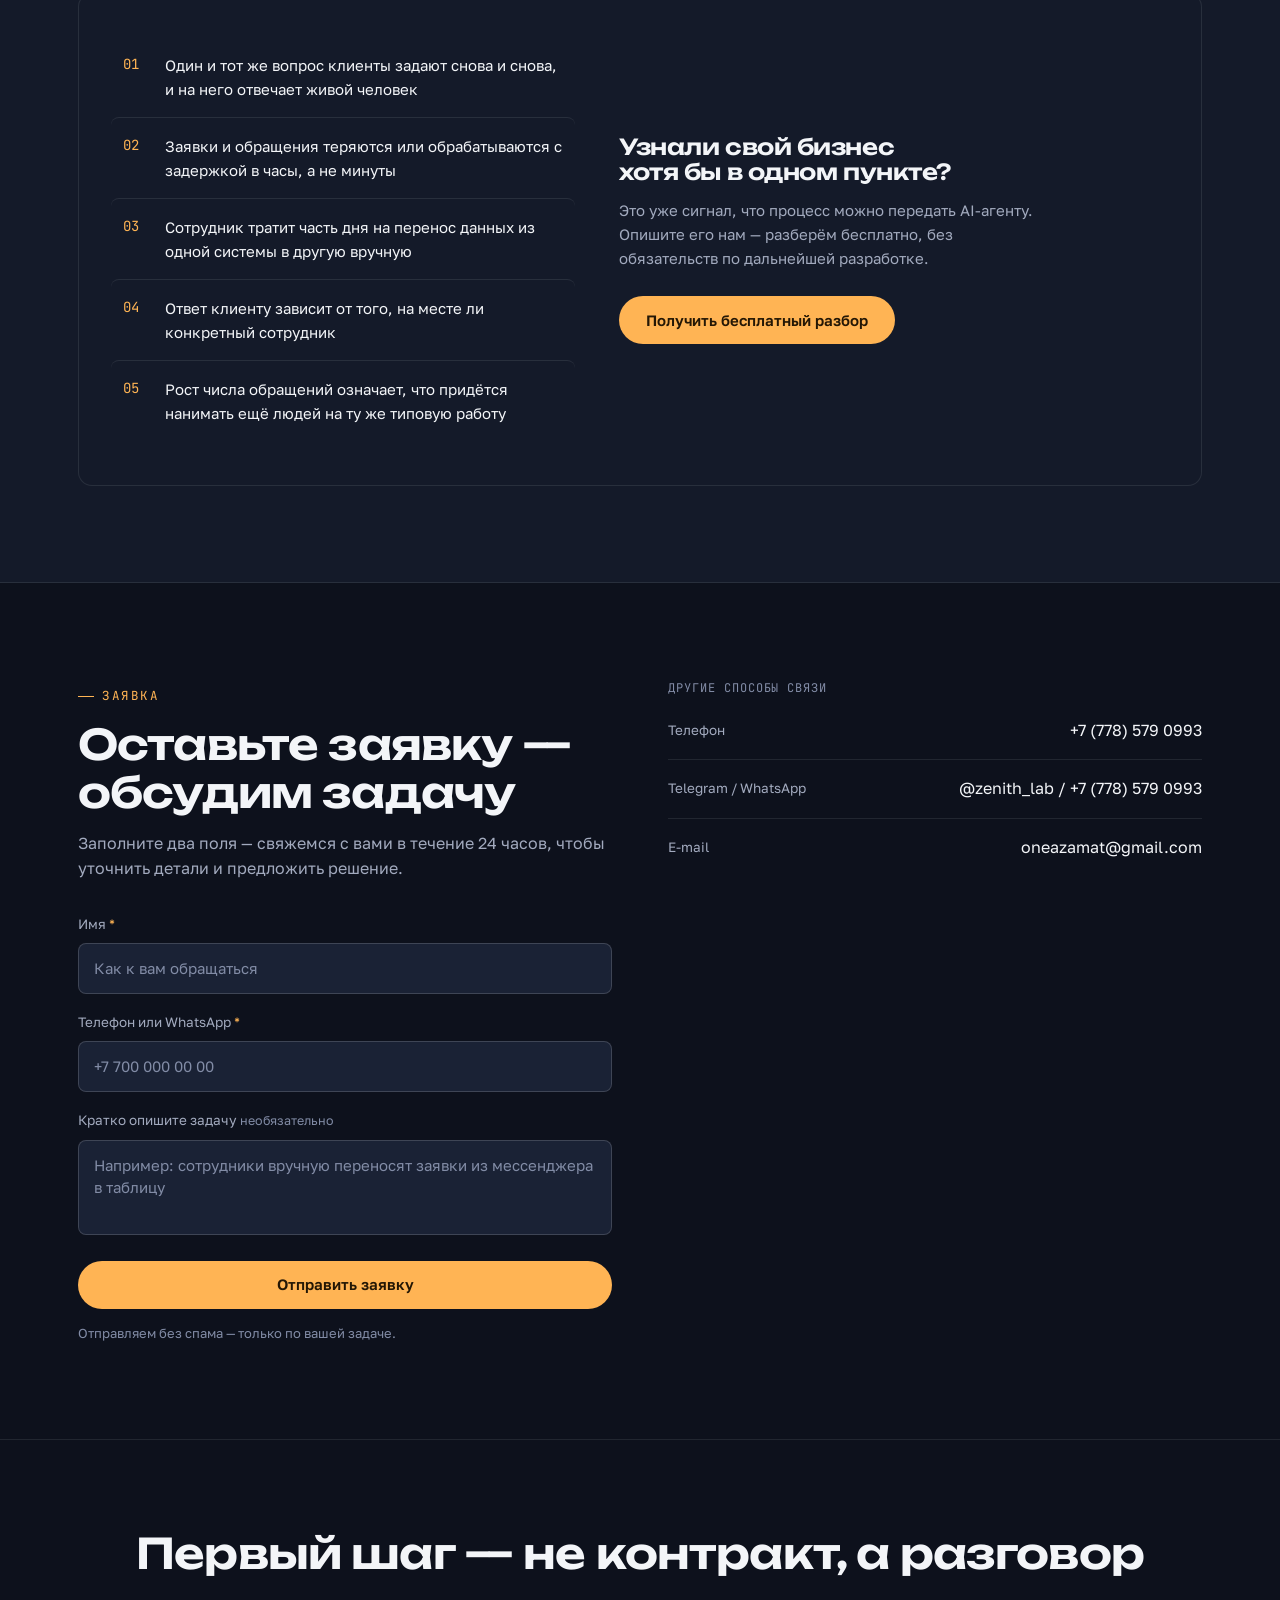
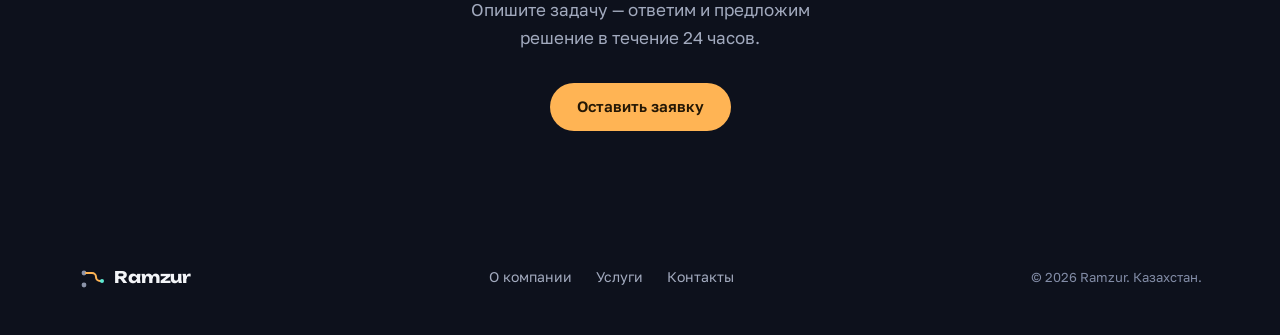
==== commit e6322fb9: "update" ====
--- a/ramzur-landing-single-file.html
+++ b/ramzur-landing-single-file.html
@@ -8,20 +8,44 @@
 
 <!--
   ============================================================
-  ПЕРЕД ПУБЛИКАЦИЕЙ — ЗАМЕНИТЬ ПЛЕЙСХОЛДЕРЫ:
-  Все места, помеченные классом "ph" (пунктирная рамка) и/или
-  комментарием "УТОЧНИТЬ", содержат реальные данные компании,
-  которые нужно вставить: цифры в шапке, контакты, условия
-  гарантии, факты о команде. Список полностью — в конце файла
-  в комментарии CHECKLIST-BEFORE-LAUNCH.
-
-  Форма заявки сейчас НЕ отправляет данные на сервер —
-  см. комментарий TODO-BACKEND в блоке <script>.
+  CHECKLIST-BEFORE-LAUNCH
+
+  Заполнено: цифры в шапке, карточка «Команда», бонусы всех трёх
+  услуг, формулировка гарантии сроков, контакты, логотипы клиентов.
+
+  Осталось одно, но блокирующее:
+
+  1. Подключить форму заявки к реальному каналу приёма заявок.
+     Сейчас обе формы (в разделе «Контакты» и в модальном окне)
+     НИКУДА не отправляют данные — только показывают сообщение
+     об успехе локально в браузере. Точка интеграции помечена
+     комментарием TODO-BACKEND в script.js. Варианты: Telegram
+     Bot API, e-mail через backend-эндпоинт, вебхук CRM.
+     Пока это не сделано, все заявки со страницы теряются.
+
+  Отложено сознательно:
+
+  2. Раздел «Портфолио/кейсы» не включён (по договорённости на
+     этапе текста). При готовности кейсов его можно добавить
+     между блоками #clients и #services, сохранив ту же сетку
+     карточек, что в #services.
   ============================================================
 -->
 
 <meta name="color-scheme" content="dark">
 <meta name="theme-color" content="#0D111C">
+
+<!--
+  Иконка вкладки. Три файла закрывают всё:
+    favicon.svg          — современные браузеры, масштабируется без потерь
+    favicon.ico          — Safari, старые браузеры и Windows (16 + 32 внутри)
+    apple-touch-icon.png — иконка сайта на домашнем экране iOS (180x180)
+  .ico и .png генерируются из favicon.svg командой `node build-icons.mjs`,
+  руками их править не нужно.
+-->
+<link rel="icon" href="[data-uri]" sizes="32x32">
+<link rel="icon" href="[data-uri]" type="image/svg+xml">
+<link rel="apple-touch-icon" href="[data-uri]">
 
 <link rel="preconnect" href="https://fonts.googleapis.com">
 <link rel="preconnect" href="https://fonts.gstatic.com" crossorigin>
@@ -870,11 +894,12 @@
      checklist rows use */
   margin: 0 calc(-1 * var(--client-pad)) -1px;
   display: grid;
-  /* Explicit counts, all divisors of six, so the last row is never partial.
-     auto-fit looked tempting but at tablet widths it settles on five tracks
-     and strands the sixth logo alone on its own row.
-     Using 4 or 5 entries instead? Change the 6 below to that number. */
-  grid-template-columns: repeat(6, minmax(0, 1fr));
+  /* Explicit count, matched to the number of logos in the markup, so there
+     is never a dead track at the end of the row. Five across at full width;
+     three and two below, where the row may end partial — harmless, because
+     the dividers are row rules only and the wrapper clips the last one.
+     Add or remove a logo? Change the 5 here to match. */
+  grid-template-columns: repeat(5, minmax(0, 1fr));
 }
 .client{
   display: flex;
@@ -889,7 +914,7 @@
   transition: background var(--dur-mid) var(--ease-out-quart);
 }
 
-@media (max-width: 1000px){
+@media (max-width: 1080px){
   .client-wall{ grid-template-columns: repeat(3, minmax(0, 1fr)); }
 }
 @media (max-width: 620px){
@@ -949,6 +974,19 @@
   color: var(--text-muted);
 }
 .client-industry:empty::before{ content: "отрасль"; color: var(--text-faint); }
+/* Per-logo optical balance — see the --logo-scale note above. Values are
+   derived from each mark's rendered area at a shared 34px cap:
+     glotus  4704px^2 (4:1 wordmark)  -> pulled down
+     qadam   1875px^2                 -> nudged up
+     dopsy   2035px^2                 -> reference, left alone
+     sabil   1152px^2 (1:1 square)    -> pulled up hardest
+     yassawi 1938px^2                 -> nudged up
+   Re-derive these if a logo is swapped; do not copy them onto a new mark. */
+.client-logo[src$="client-glotus.svg"]  { --logo-scale: .74; }
+.client-logo[src$="client-qadam.svg"]   { --logo-scale: 1.05; }
+.client-logo[src$="client-sabil.svg"]   { --logo-scale: 1.30; }
+.client-logo[src$="client-yassawi.svg"] { --logo-scale: 1.05; }
+
 .clients-note{ margin-top: clamp(22px, 2.6vw, 30px); }
 .clients-note code{
   font-family: var(--font-mono);
@@ -1579,9 +1617,6 @@
           Оставить заявку
           <svg viewBox="0 0 16 16" fill="none" stroke="currentColor" stroke-width="1.8" aria-hidden="true"><path d="M3 8h10M9 4l4 4-4 4"/></svg>
         </button>
-        <button type="button" class="btn btn-ghost js-open-modal"
-          data-title="Расчёт стоимости проекта" data-sub="Расскажите коротко о задаче — пришлём ориентировочный расчёт и сроки."
-          data-placeholder="Например: нужен AI-агент для обработки заявок">Рассчитать стоимость проекта</button>
       </div>
       <div class="hero-note hero-in" style="--in:5"><span class="dot"></span> Первый созвон — в течение 24 часов после заявки</div>
     </div>
@@ -1684,7 +1719,7 @@
 
       <div class="team-card reveal" style="--i:1">
         <p class="team-card-title">Команда</p>
-        <p class="team-card-body">Шесть разработчиков. Все — выпускники <strong>Nazarbayev University</strong>.</p>
+        <p class="team-card-body">Команда разработчиков. Все — выпускники <strong>Nazarbayev University</strong>.</p>
         <ul class="team-disciplines">
           <li>Backend</li>
           <li>Frontend</li>
@@ -1728,41 +1763,29 @@
     <div class="client-wall-clip reveal">
       <ul class="client-wall">
         <li class="client" style="--i:0">
-          <div class="client-mark client-mark--empty">логотип</div>
-          <!-- <img class="client-logo" src="assets/logos/client-1.svg" alt="Название компании" width="160" height="40" loading="lazy" decoding="async"> -->
-          <span class="client-industry">отрасль</span>
+          <!-- <div class="client-mark client-mark--empty">логотип</div> -->
+          <img class="client-logo" src="assets/logos/client-glotus.svg" alt="Glotus Ltd." width="160" height="40" loading="lazy" decoding="async">
+          <span class="client-industry">Услуги грузоперевозок в Казахстан</span>
         </li>
         <li class="client" style="--i:1">
-          <div class="client-mark client-mark--empty">логотип</div>
-          <!-- <img class="client-logo" src="assets/logos/client-2.svg" alt="Название компании" width="160" height="40" loading="lazy" decoding="async"> -->
-          <span class="client-industry">отрасль</span>
+          <img class="client-logo" src="assets/logos/client-qadam.svg" alt="Qadam School" width="160" height="40" loading="lazy" decoding="async">
+          <span class="client-industry">Современная школа с обучением на английском языке</span>
         </li>
         <li class="client" style="--i:2">
-          <div class="client-mark client-mark--empty">логотип</div>
-          <!-- <img class="client-logo" src="assets/logos/client-3.svg" alt="Название компании" width="160" height="40" loading="lazy" decoding="async"> -->
-          <span class="client-industry">отрасль</span>
+          <img class="client-logo" src="assets/logos/client-dopsy.svg" alt="Dopsy Arena" width="160" height="40" loading="lazy" decoding="async">
+          <span class="client-industry">Dopsy — аренда поля в Астане</span>
         </li>
         <li class="client" style="--i:3">
-          <div class="client-mark client-mark--empty">логотип</div>
-          <!-- <img class="client-logo" src="assets/logos/client-4.svg" alt="Название компании" width="160" height="40" loading="lazy" decoding="async"> -->
-          <span class="client-industry">отрасль</span>
+          <img class="client-logo" src="assets/logos/client-sabil.svg" alt="Sabil Life" width="160" height="40" loading="lazy" decoding="async">
+          <span class="client-industry">Sabil life — платформа для мигрантов в Doha и Dubai</span>
         </li>
         <li class="client" style="--i:4">
-          <div class="client-mark client-mark--empty">логотип</div>
-          <!-- <img class="client-logo" src="assets/logos/client-5.svg" alt="Название компании" width="160" height="40" loading="lazy" decoding="async"> -->
-          <span class="client-industry">отрасль</span>
-        </li>
-        <li class="client" style="--i:5">
-          <div class="client-mark client-mark--empty">логотип</div>
-          <!-- <img class="client-logo" src="assets/logos/client-6.svg" alt="Название компании" width="160" height="40" loading="lazy" decoding="async"> -->
-          <span class="client-industry">отрасль</span>
+          <img class="client-logo" src="assets/logos/client-yassawi.svg" alt="Akhmet Yassawi" width="160" height="40" loading="lazy" decoding="async">
+          <span class="client-industry">Система контроля температуры мавзолея Ахмета Яссауи</span>
         </li>
       </ul>
     </div>
 
-    <div class="ph-block clients-note">
-      <b>Уточнить:</b> 4–6 логотипов клиентов (SVG, прозрачный фон) и отрасль каждого. Нужно письменное согласие клиента на публикацию логотипа. Инструкция по подстановке — в комментарии над этим разделом в <code>index.html</code>.
-    </div>
   </div>
 </section>
 
@@ -1793,7 +1816,7 @@
             <li>Интеграция с уже используемыми системами (CRM, мессенджеры, почта)</li>
             <li>Тестовый период перед полным запуском</li>
           </ul>
-          <div class="bonus"><b>Сверху:</b> обучение команды работе с агентом и <span class="ph">N дней</span> бесплатной поддержки после запуска.</div>
+          <div class="bonus"><b>Сверху:</b> обучение команды работе с агентом и <b>30 дней</b> бесплатной поддержки после запуска.</div>
         </div>
       </div>
 
@@ -1803,9 +1826,6 @@
           <span class="service-tag">02 · Автоматизация</span>
           <h3>Меньше ручной работы — больше времени на то, что двигает бизнес</h3>
           <p class="service-for">Для компаний, где процессы всё ещё держатся на таблицах, ручном вводе данных и разрозненных инструментах, которые не «разговаривают» друг с другом.</p>
-          <button type="button" class="btn btn-ghost service-cta js-open-modal"
-            data-title="Расчёт стоимости: автоматизация" data-sub="Опишите процесс — оценим объём работ и ориентировочный бюджет."
-            data-placeholder="Например: нужно связать CRM и бухгалтерию, сейчас переносим данные вручную">Получить расчёт стоимости</button>
         </div>
         <div class="service-detail">
           <p class="stack-label">Что входит</p>
@@ -1815,8 +1835,7 @@
             <li>Настройка так, чтобы решение работало без постоянного участия разработчика</li>
           </ul>
           <div class="bonus">
-            <b>Сверху:</b> готовая инструкция для команды или бесплатный аудит второго процесса.
-            <span class="ph ph-note">выбрать один вариант</span>
+            <b>Сверху:</b> готовая инструкция для команды.
           </div>
         </div>
       </div>
@@ -1827,9 +1846,6 @@
           <span class="service-tag">03 · Разработка ПО</span>
           <h3>Программное обеспечение под вашу задачу — не «универсальное», а ваше</h3>
           <p class="service-for">Для компаний, которым нужно решение, которого нет на рынке в готовом виде, или доработка/замена того, что уже не справляется.</p>
-          <button type="button" class="btn btn-ghost service-cta js-open-modal"
-            data-title="Расчёт стоимости: разработка ПО" data-sub="Опишите задачу — оценим объём работ и сроки."
-            data-placeholder="Например: нужен внутренний сервис для учёта заказов">Получить расчёт стоимости</button>
         </div>
         <div class="service-detail">
           <p class="stack-label">Что входит</p>
@@ -1839,8 +1855,7 @@
             <li>Архитектура с расчётом на рост нагрузки, а не только на «сейчас»</li>
           </ul>
           <div class="bonus">
-            <b>Сверху:</b> техническая документация проекта или период гарантийной поддержки.
-            <span class="ph ph-note">выбрать один вариант</span>
+            <b>Сверху:</b> техническая документация проекта.
           </div>
         </div>
       </div>
@@ -1862,7 +1877,6 @@
         <svg viewBox="0 0 24 24" fill="none" stroke="currentColor" stroke-width="1.6" aria-hidden="true"><circle cx="12" cy="12" r="9"/><path d="M12 7v5l3.5 2"/></svg>
         <h3>Гарантия сроков</h3>
         <p>Если срок сдачи этапа сдвигается по нашей вине — компенсируем это дополнительными часами разработки или скидкой на следующий этап.</p>
-        <span class="draft-tag ph">формулировку согласовать</span>
       </div>
       <div class="guarantee reveal" style="--i:1">
         <svg viewBox="0 0 24 24" fill="none" stroke="currentColor" stroke-width="1.6" aria-hidden="true"><path d="M3 12s3.5-7 9-7 9 7 9 7-3.5 7-9 7-9-7-9-7Z"/><circle cx="12" cy="12" r="2.5"/></svg>
@@ -1950,12 +1964,9 @@
     <div class="contact-alt-col">
       <p class="stack-label alt-contacts-label">Другие способы связи</p>
       <div class="alt-contacts">
-        <div class="alt-contact"><span class="label">Телефон</span><span class="ph">уточнить</span></div>
-        <div class="alt-contact"><span class="label">Telegram / WhatsApp</span><span class="ph">уточнить</span></div>
-        <div class="alt-contact"><span class="label">E-mail</span><span class="ph">уточнить</span></div>
-      </div>
-      <div class="ph-block alt-contacts-note">
-        <b>Уточнить:</b> форма сейчас не подключена к CRM/мессенджеру. Перед запуском нужно связать её с реальным каналом приёма заявок (Telegram-бот, e-mail или CRM-вебхук), см. комментарий TODO-BACKEND в коде.
+        <div class="alt-contact"><span class="label">Телефон</span><span>+7 (778) 579 0993</span></div>
+        <div class="alt-contact"><span class="label">Telegram / WhatsApp</span><span>@zenith_lab / +7 (778) 579 0993</span></div>
+        <div class="alt-contact"><span class="label">E-mail</span><span>oneazamat@gmail.com</span></div>
       </div>
     </div>
   </div>
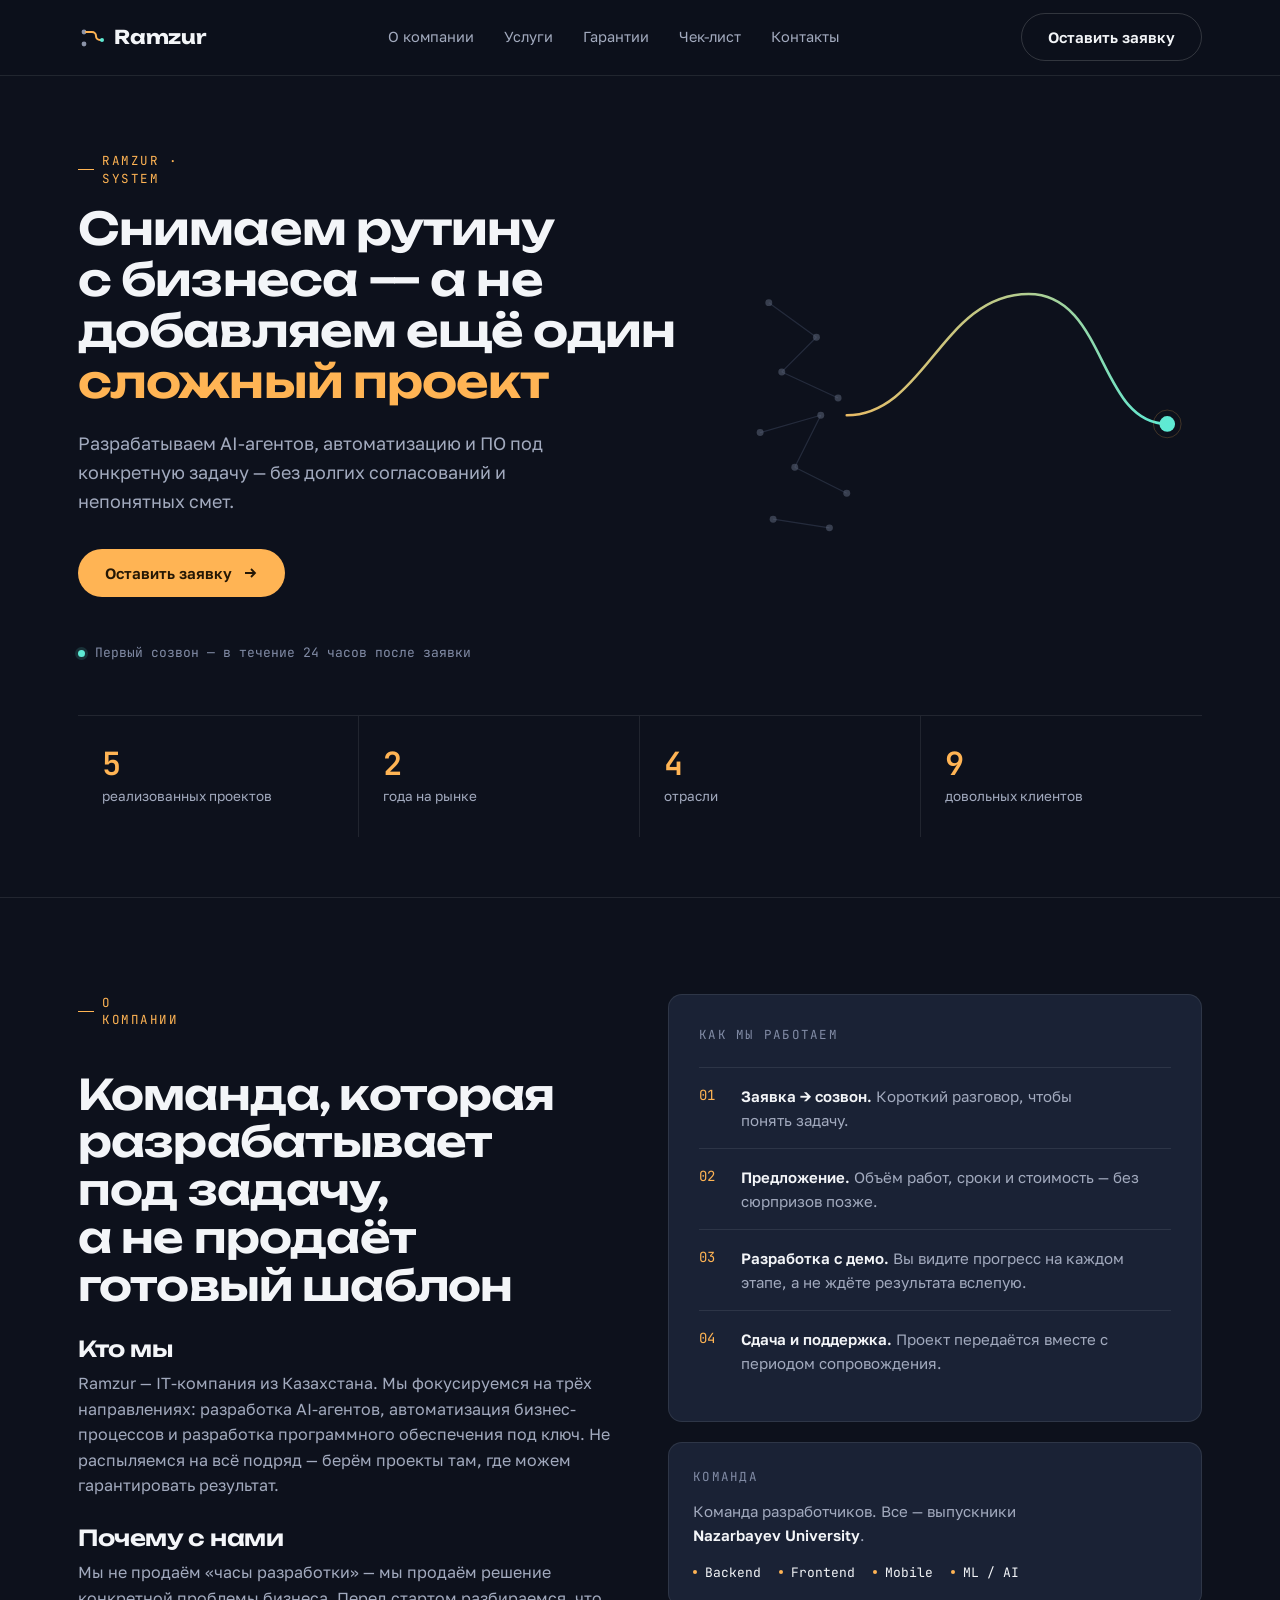
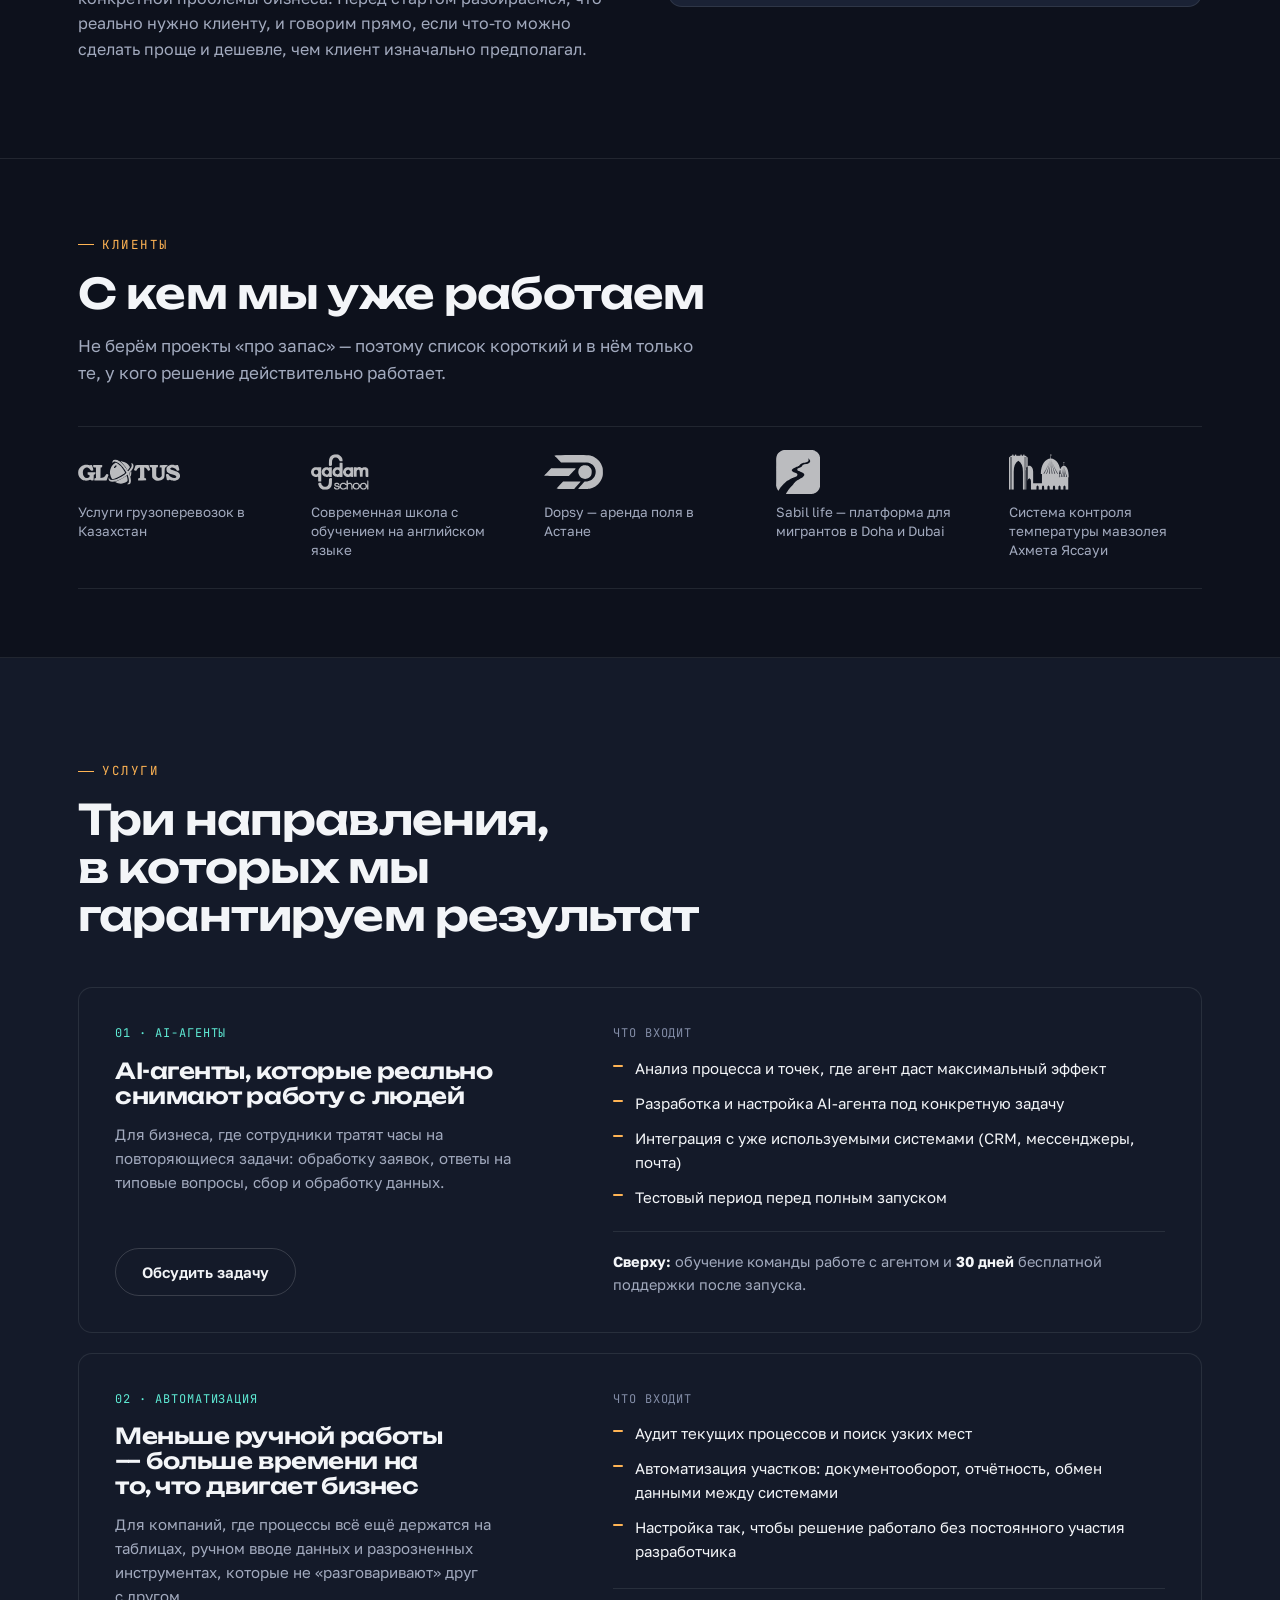
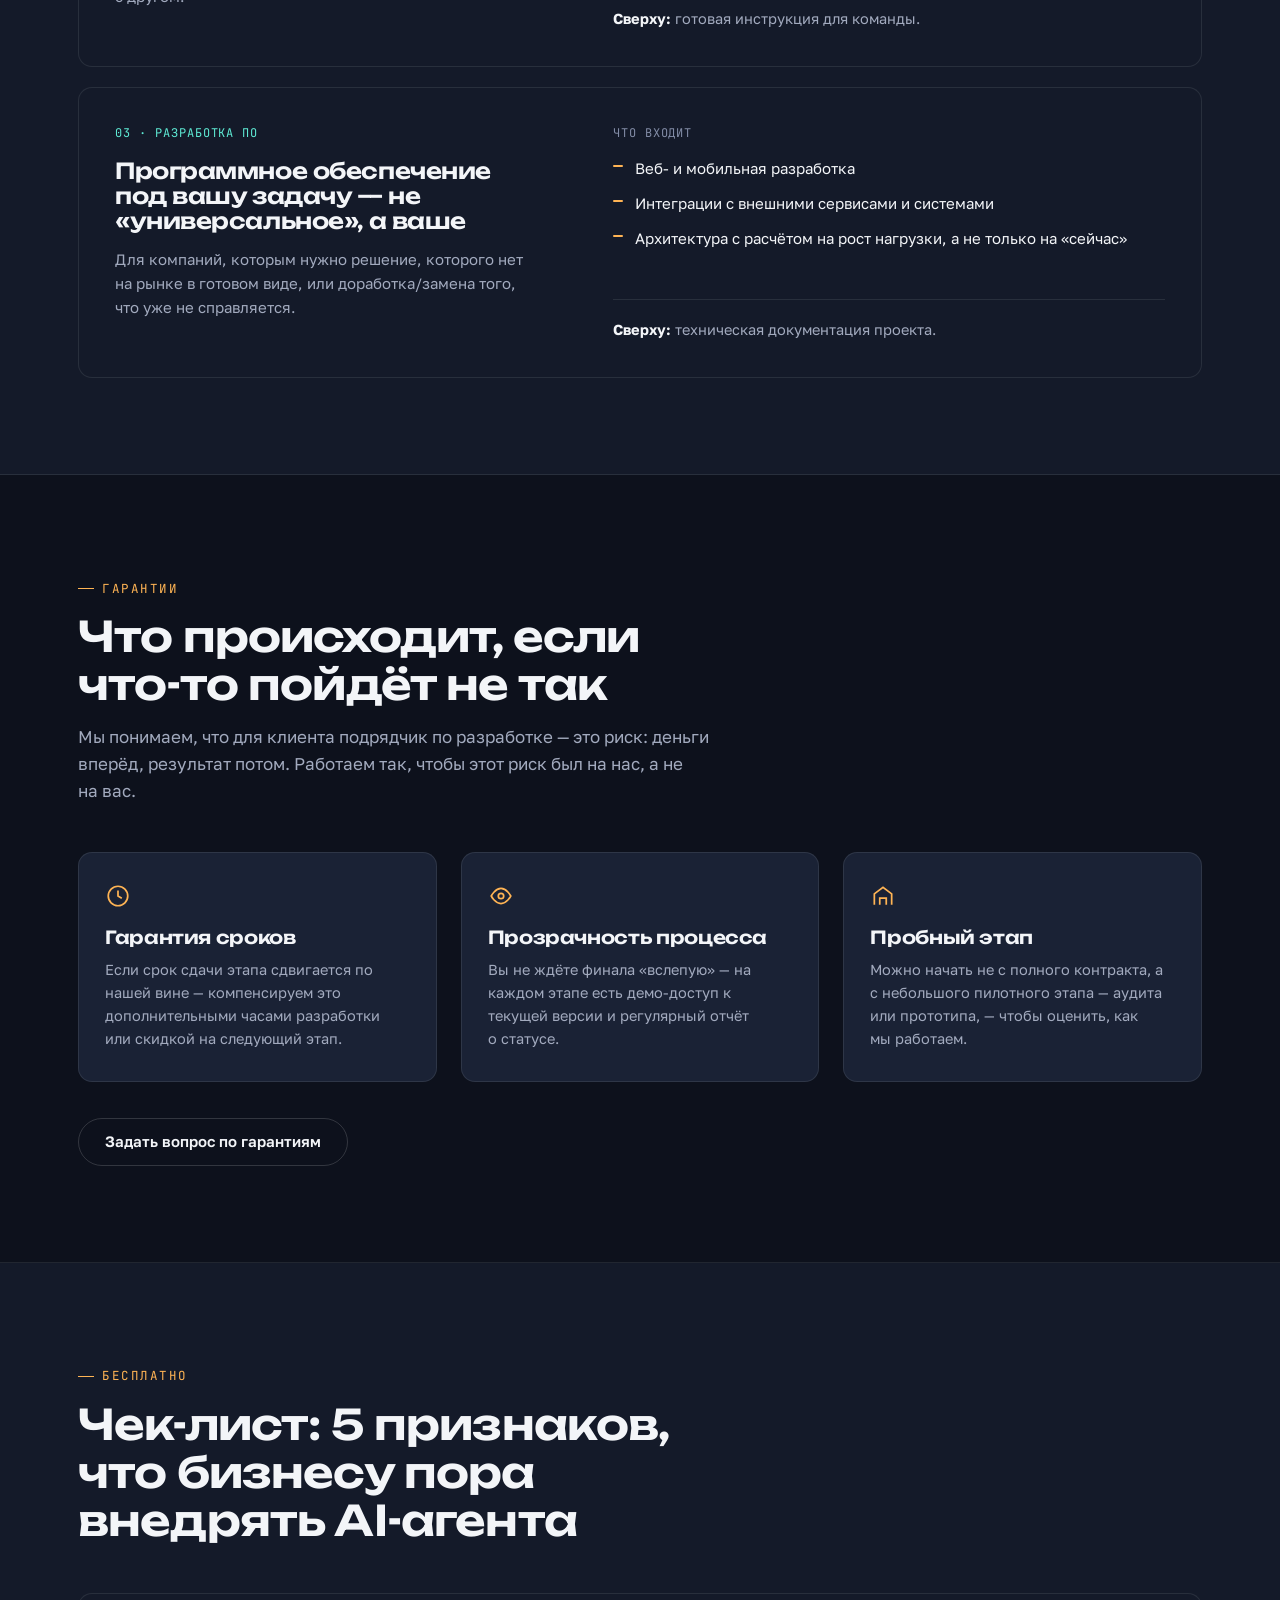
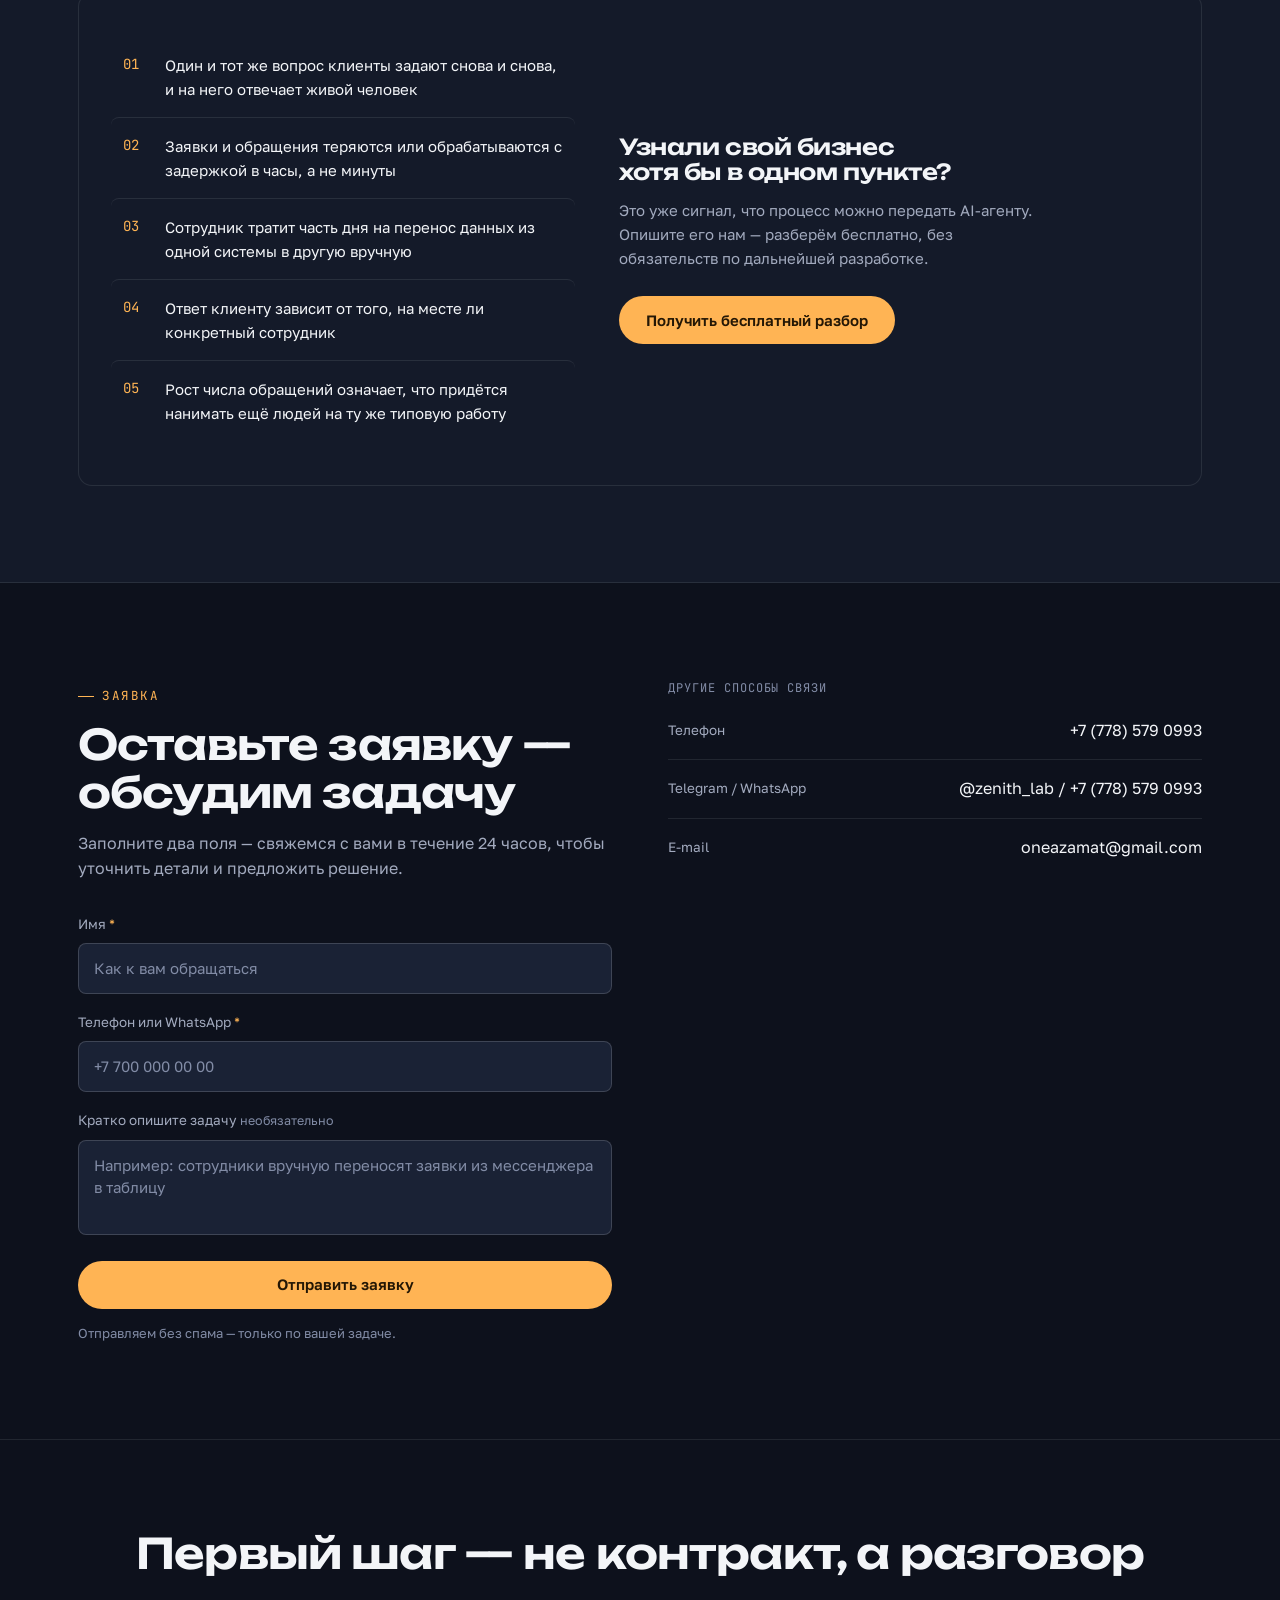
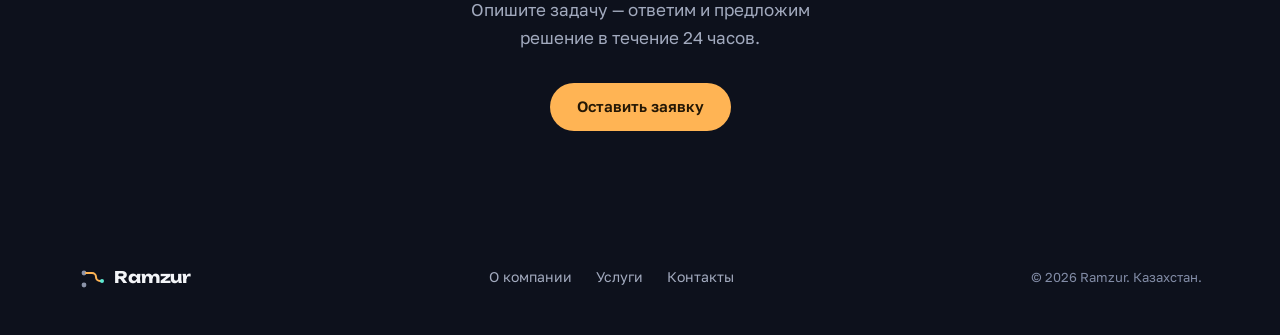
==== commit 852e873d: "lead creation bot" ====
--- a/ramzur-landing-single-file.html
+++ b/ramzur-landing-single-file.html
@@ -15,13 +15,13 @@
 
   Осталось одно, но блокирующее:
 
-  1. Подключить форму заявки к реальному каналу приёма заявок.
-     Сейчас обе формы (в разделе «Контакты» и в модальном окне)
-     НИКУДА не отправляют данные — только показывают сообщение
-     об успехе локально в браузере. Точка интеграции помечена
-     комментарием TODO-BACKEND в script.js. Варианты: Telegram
-     Bot API, e-mail через backend-эндпоинт, вебхук CRM.
-     Пока это не сделано, все заявки со страницы теряются.
+  1. Вписать botToken и chatId в начало script.js (блок TELEGRAM).
+     Отправка заявок в Telegram уже реализована и протестирована,
+     но без этих двух значений формы показывают ошибку вместо
+     отправки — специально, чтобы незаполненный конфиг нельзя
+     было выложить незаметно и молча терять заявки.
+     Пошаговая инструкция — в комментарии над блоком TELEGRAM
+     в script.js и в README, раздел «Отправка заявок в Telegram».
 
   Отложено сознательно:
 
@@ -944,10 +944,15 @@
      invert(1) then lifts it to white — works for any source colour */
   filter: brightness(0) invert(1);
   opacity: .72;
-  /* per-logo optical balance: a wide wordmark and a compact square mark read
-     as different visual weights at the same height, so each can be nudged
-     with style="--logo-scale: .9" on the img without touching this rule */
+  /* Per-logo optical balance: a wide wordmark and a compact square mark read
+     as different visual weights at the same height, so each is nudged via
+     --logo-scale (values set further down, per src).
+
+     transform-origin pins the LEFT edge. By default scale() works about the
+     centre, which insets a scaled-down logo — the first mark in the row then
+     sits ~18px right of the section heading it is supposed to align with. */
   scale: var(--logo-scale, 1);
+  transform-origin: 0 50%;
   transition:
     opacity var(--dur-mid) var(--ease-out-quart),
     scale var(--dur-mid) var(--ease-out-quint);
@@ -1206,6 +1211,75 @@
   background: var(--error-wash);
 }
 .form-field.error label{ color: var(--error); }
+
+/* ---------- Honeypot ----------
+   Visually gone, but still a real rendered field: display:none and
+   visibility:hidden are both patterns spam bots know to skip. */
+.hp{
+  position: absolute;
+  width: 1px;
+  height: 1px;
+  overflow: hidden;
+  clip-path: inset(50%);
+  white-space: nowrap;
+  pointer-events: none;
+}
+
+/* ---------- Send failure ----------
+   Warm red rather than the brand amber: amber already means "placeholder,
+   fill me in" everywhere else on this page, so reusing it for a failure
+   would collide with an established meaning. */
+.form-error{
+  border: 1px solid var(--error);
+  border-radius: var(--radius-sm);
+  background: var(--error-wash);
+  padding: 16px 18px;
+  margin-bottom: 20px;
+  font-size: 14.5px;
+  color: var(--text-muted);
+  animation: successIn var(--dur-slow) var(--ease-out-expo) both;
+}
+.form-error-title{
+  color: var(--error);
+  font-weight: 600;
+  margin-bottom: 6px;
+}
+.form-error-contacts{
+  list-style: none;
+  margin: 12px 0 0;
+  padding: 0;
+  display: flex;
+  flex-wrap: wrap;
+  gap: 8px 20px;
+  font-size: 14px;
+}
+.form-error-contacts a{
+  color: var(--text);
+  border-bottom: 1px solid var(--line-strong);
+  padding-bottom: 1px;
+  transition: border-color var(--dur-fast) var(--ease-out-quart),
+              color var(--dur-fast) var(--ease-out-quart);
+}
+.form-error-contacts a:hover{ color: var(--amber); border-bottom-color: var(--amber); }
+
+/* ---------- Submit in flight ----------
+   The label change is what actually communicates the state; the ring is
+   secondary, so it is the part that disappears under reduced motion. */
+.btn[data-sending]{
+  opacity: 1;                 /* overrides the generic :disabled dimming */
+  cursor: progress;
+  gap: 12px;
+}
+.btn[data-sending]::before{
+  content: "";
+  width: 14px;
+  height: 14px;
+  border-radius: 50%;
+  border: 2px solid currentColor;
+  border-top-color: transparent;
+  animation: btnSpin .7s linear infinite;
+}
+@keyframes btnSpin{ to{ transform: rotate(360deg); } }
 
 .form-success{
   display: none;
@@ -1538,6 +1612,8 @@
 
   /* crossfade instead of movement */
   .form-success.show{ animation: none; }
+  .form-error{ animation: none; }
+  .btn[data-sending]::before{ animation: none; opacity: .45; border-top-color: currentColor; }
   .form-success.show .form-success-mark path{ animation: none; stroke-dashoffset: 0; }
   .modal-overlay.open .modal-head > *{ animation: none; opacity: 1; transform: none; }
   .modal{ filter: none; transform: none; }
@@ -1732,25 +1808,27 @@
 </section>
 
 <!-- ============ CLIENTS / SOCIAL PROOF ============
-  Каждая запись = логотип + отрасль. Отрасль здесь не украшение: она
-  превращает набор логотипов в конкретное утверждение («работаем в
-  логистике»), а не в безымянную «стену доверия».
-
-  КАК ПОДСТАВИТЬ РЕАЛЬНЫЕ ДАННЫЕ (по одной строке на клиента):
-    1. Положите логотип в  assets/logos/  — лучше SVG с прозрачным фоном
-       (PNG подойдёт, но нужен @2x для retina).
-    2. В нужной карточке замените блок
-         <div class="client-mark client-mark--empty">…</div>
-       на закомментированный <img> ниже него, поправив src и alt.
-    3. Впишите отрасль вместо «отрасль» в .client-industry.
-    4. Лишние карточки просто удалите — сетка перестроится сама
-       (рассчитана на 4–6 записей).
-
-  Логотипы намеренно приводятся к одному белому цвету (см. .client-logo
-  в style.css): присланные клиентами файлы приходят в разных цветах и
-  пропорциях, и на тёмном фоне разноцветная стена читается как мусор.
-  Если у логотипа непрозрачный фон — обрежьте его, иначе будет белый
-  прямоугольник.
+  Каждая запись = логотип + чем занимается клиент. Второе здесь не
+  украшение: оно превращает набор логотипов в конкретное утверждение
+  («работаем в логистике»), а не в безымянную «стену доверия».
+
+  КАК ДОБАВИТЬ ЕЩЁ ОДНОГО КЛИЕНТА:
+    1. Положить логотип в  assets/logos/  — SVG с прозрачным фоном.
+       Непрозрачная подложка превратится в белый прямоугольник:
+       логотипы приводятся к одному белому цвету, см. .client-logo.
+    2. Скопировать любой существующий <li class="client">, поменять
+       src и alt у <img>, вписать описание в .client-industry.
+    3. ВАЖНО: поменять число колонок в .client-wall (style.css) —
+       сейчас там repeat(5, …) под пять логотипов. Иначе в ряду
+       останется пустая колонка.
+    4. Пересчитать --logo-scale для нового логотипа: одинаковая
+       высота ещё не значит одинаковый вес. Широкий текстовый
+       логотип занимает в разы больше площади, чем квадратный знак.
+       Значения для текущих пяти — в style.css, копировать их на
+       новый логотип нельзя.
+
+  Если логотипа пока нет, вместо <img> можно поставить заглушку:
+    <div class="client-mark client-mark--empty">логотип</div>
 ============================================================ -->
 <section class="section section--tight" id="clients">
   <div class="wrap">
@@ -1938,7 +2016,32 @@
         <span>Заявка получена. Свяжемся с вами в течение 24 часов.</span>
       </div>
 
+      <!--
+        Показывается, если отправка не удалась. Кроме повторной попытки
+        сразу даёт прямые контакты: заявка не должна упираться в тупик
+        из-за нашей сети или упавшего Telegram.
+      -->
+      <div class="form-error" id="formError" role="alert" hidden>
+        <p class="form-error-title">Не удалось отправить заявку</p>
+        <p>Нажмите «Отправить заявку» ещё раз или напишите нам напрямую:</p>
+        <ul class="form-error-contacts">
+          <li><a href="https://t.me/zenith_lab">Telegram&nbsp;@zenith_lab</a></li>
+          <li><a href="tel:+77785790993">+7&nbsp;(778)&nbsp;579&nbsp;0993</a></li>
+          <li><a href="mailto:oneazamat@gmail.com">oneazamat@gmail.com</a></li>
+        </ul>
+      </div>
+
       <form id="leadForm" novalidate>
+        <!--
+          Приманка для ботов: скрыта визуально, недоступна с клавиатуры и
+          для скринридеров, поэтому заполнить её может только автозаполнялка
+          спам-бота. Не display:none — часть ботов такие поля пропускает.
+        -->
+        <div class="hp" aria-hidden="true">
+          <label for="leadCompany">Не заполняйте это поле</label>
+          <input class="hp-field" type="text" id="leadCompany" name="company"
+                 tabindex="-1" autocomplete="off">
+        </div>
         <div class="form-field">
           <label for="name">Имя <span class="req" aria-hidden="true">*</span></label>
           <input type="text" id="name" name="name" required aria-required="true"
@@ -1953,7 +2056,7 @@
         </div>
         <div class="form-field">
           <label for="task">Кратко опишите задачу <span class="opt">необязательно</span></label>
-          <textarea id="task" name="task" rows="3" data-autogrow
+          <textarea id="task" name="task" rows="3" data-autogrow maxlength="3000"
             placeholder="Например: сотрудники вручную переносят заявки из мессенджера в таблицу"></textarea>
         </div>
         <button type="submit" class="btn btn-primary btn-block">Отправить заявку</button>
@@ -2004,7 +2107,6 @@
 </footer>
 
 <script>
-document.addEventListener('DOMContentLoaded', function(){
 /* ==========================================================================
    Ramzur — landing behaviour
 
@@ -2024,6 +2126,53 @@
    end state instead of animating.
    ========================================================================== */
 
+/* =========================================================================
+   НАСТРОЙКА ОТПРАВКИ ЗАЯВОК В TELEGRAM  —  заполнить перед запуском
+   =========================================================================
+
+   1. Создать бота: написать @BotFather команду /newbot, получить токен
+      вида  123456789:AAExxxxxxxxxxxxxxxxxxxxxxxxxxxxxxxxx
+   2. Создать группу для заявок и добавить в неё бота.
+   3. Узнать chat_id группы: написать в группе любое сообщение и открыть
+        https://api.telegram.org/bot<ТОКЕН>/getUpdates
+      В ответе найти "chat":{"id":-1001234567890,...} — это и есть chat_id.
+      ВАЖНО: у групп он ОТРИЦАТЕЛЬНЫЙ и обычно начинается с -100.
+      Минус — часть значения, его нельзя терять.
+   4. Вписать оба значения ниже.
+
+   ─────────────────────────────────────────────────────────────────────────
+   ВНИМАНИЕ, ЭТО ОСОЗНАННЫЙ КОМПРОМИСС
+
+   Страница статическая, поэтому токен отправляется прямо из браузера и
+   ВИДЕН ЛЮБОМУ в исходном коде. Токен = полный доступ к боту: кто угодно
+   может читать всё, что бот получил, писать от его имени и спамить в
+   группу напрямую, минуя форму. Telegram не умеет ограничивать токен по
+   домену.
+
+   Что с этим делать:
+     • бот должен быть ОТДЕЛЬНЫМ и состоять ТОЛЬКО в этой группе —
+       тогда украденный токен не даёт доступа ни к чему другому;
+     • не использовать этого бота больше нигде;
+     • при спаме: @BotFather → /revoke → вписать новый токен сюда,
+       старый мгновенно перестаёт работать;
+     • как только появится любой сервер/воркер — перенести отправку туда
+       (см. TRANSPORT ниже, менять надо одну функцию).
+   ───────────────────────────────────────────────────────────────────────── */
+
+var TELEGRAM = {
+  botToken: '8925640769:AAF8TUVYzsr62UaU4P7mOwOGv8Hn42lRW18',
+  chatId: '-5462383974',
+
+  // сколько ждём ответ, прежде чем показать ошибку
+  timeoutMs: 12000,
+
+  // если форма отправлена быстрее — помечаем заявку как подозрительную,
+  // но всё равно доставляем: лучше лишняя пометка, чем потерянный клиент
+  minFillMs: 1200
+};
+
+
+document.addEventListener('DOMContentLoaded', function(){
 (function(){
   'use strict';
 
@@ -2032,10 +2181,14 @@
   var motionQuery = window.matchMedia('(prefers-reduced-motion: reduce)');
   function reducedMotion(){ return motionQuery.matches; }
 
+  /* Every entry excludes tabindex="-1" so programmatically-unfocusable
+     elements can never be a focus-trap boundary. The honeypot field is an
+     <input>, so without this it would qualify as a trap edge and Tab could
+     land the visitor on an invisible field. */
   var FOCUSABLE = [
     'a[href]', 'button:not([disabled])', 'input:not([disabled])',
-    'textarea:not([disabled])', 'select:not([disabled])', '[tabindex]:not([tabindex="-1"])'
-  ].join(',');
+    'textarea:not([disabled])', 'select:not([disabled])', '[tabindex]'
+  ].map(function(sel){ return sel + ':not([tabindex="-1"])'; }).join(',');
 
   function $(id){ return document.getElementById(id); }
 
@@ -2316,16 +2469,220 @@
     success.focus();
   }
 
-  /* ---------------------------------------------------------------
-     TODO-BACKEND:
-     Обе формы ниже (основная и модальная) пока не отправляют данные
-     никуда — только показывают сообщение об успехе локально в
-     браузере. Перед запуском нужно подключить реальную отправку,
-     например:
-       - Telegram Bot API (webhook на бота компании)
-       - e-mail сервис (напр. через простой backend-эндпоинт)
-       - CRM webhook (amoCRM, Bitrix24 и т.п.)
-     --------------------------------------------------------------- */
+  /* ==================== 7b. LEAD DELIVERY ================================
+     Сборка сообщения, отправка в Telegram и состояния формы во время
+     отправки. Всё, что связано с транспортом, живёт здесь: чтобы позже
+     перенести отправку на свой сервер или воркер, достаточно заменить
+     функцию transport() — остальной код её не касается. */
+
+  function configured(){
+    return TELEGRAM.botToken.indexOf('ВСТАВЬТЕ') === -1
+        && TELEGRAM.chatId.indexOf('ВСТАВЬТЕ') === -1
+        && !!TELEGRAM.botToken && !!TELEGRAM.chatId;
+  }
+
+  // Telegram разбирает parse_mode: HTML, поэтому пользовательский текст
+  // обязательно экранируем — иначе "<" в задаче ломает всё сообщение
+  // (Telegram вернёт 400 и заявка потеряется).
+  function esc(v){
+    return String(v == null ? '' : v)
+      .replace(/&/g, '&amp;')
+      .replace(/</g, '&lt;')
+      .replace(/>/g, '&gt;');
+  }
+
+  function stamp(){
+    try{
+      return new Date().toLocaleString('ru-RU', {
+        timeZone: 'Asia/Almaty', day: '2-digit', month: '2-digit',
+        year: 'numeric', hour: '2-digit', minute: '2-digit'
+      });
+    }catch(e){
+      return new Date().toISOString().slice(0, 16).replace('T', ' ') + ' UTC';
+    }
+  }
+
+  /* Telegram отклоняет сообщения длиннее 4096 символов, и тогда заявка
+     теряется целиком. Поле «задача» — единственное, что может быть сколь
+     угодно длинным, поэтому обрезаем именно его, оставляя место под
+     остальные строки. Обрезка помечается, чтобы было видно: текст неполный,
+     и стоит перезвонить за подробностями. */
+  var TASK_LIMIT = 3000;
+
+  function clampTask(v){
+    if(!v) return '';
+    if(v.length <= TASK_LIMIT) return v;
+    return v.slice(0, TASK_LIMIT) + '… [текст обрезан, полностью — спросить у клиента]';
+  }
+
+  function buildMessage(lead){
+    var lines = [
+      '🔔 <b>Новая заявка — Ramzur</b>',
+      '',
+      '<b>Имя:</b> ' + esc(lead.name),
+      '<b>Телефон:</b> ' + esc(lead.phone)
+    ];
+    if(lead.task) lines.push('<b>Задача:</b> ' + esc(clampTask(lead.task)));
+    lines.push('');
+    lines.push('<b>Откуда:</b> ' + esc(lead.source));
+    lines.push('<b>Время:</b> ' + esc(stamp()) + ' (Астана)');
+    if(lead.pageUrl) lines.push('<b>Страница:</b> ' + esc(lead.pageUrl));
+    if(lead.suspicious){
+      lines.push('');
+      lines.push('⚠️ <i>Форма заполнена подозрительно быстро — возможно, бот.</i>');
+    }
+    return lines.join('\n');
+  }
+
+  /* Единственное место, которое знает про Telegram.
+     Тело запроса — URLSearchParams, а не JSON, СПЕЦИАЛЬНО: с JSON браузер
+     сначала отправляет preflight OPTIONS, а api.telegram.org отвечает на
+     него 501, и запрос не уходит вообще. Form-encoded тело делает запрос
+     "простым", preflight не нужен, и POST проходит напрямую. */
+  function transport(text){
+    var url = 'https://api.telegram.org/bot' + TELEGRAM.botToken + '/sendMessage';
+    var body = new URLSearchParams({
+      chat_id: TELEGRAM.chatId,
+      text: text,
+      parse_mode: 'HTML',
+      disable_web_page_preview: 'true'
+    });
+
+    /* Таймаут сделан гонкой двух обещаний, а не только через abort().
+       Если полагаться на AbortController, то в браузере без него (или если
+       запрос почему-то не реагирует на отмену) обещание не завершится
+       никогда — кнопка останется заблокированной навсегда, и посетитель
+       не сможет ни повторить отправку, ни увидеть ошибку.
+       Гонка гарантирует, что интерфейс восстановится в любом случае;
+       abort() при этом всё равно вызывается, чтобы оборвать сам запрос. */
+    var ctrl = ('AbortController' in window) ? new AbortController() : null;
+    var timer;
+
+    var request = fetch(url, {
+      method: 'POST',
+      body: body,
+      signal: ctrl ? ctrl.signal : undefined
+    }).then(function(res){
+      return res.json().catch(function(){ return { ok: false }; });
+    }).then(function(data){
+      if(!data || !data.ok){
+        throw new Error('telegram: ' + ((data && data.description) || 'unknown error'));
+      }
+      return data;
+    });
+
+    var timeout = new Promise(function(_, reject){
+      timer = setTimeout(function(){
+        if(ctrl) ctrl.abort();
+        reject(new Error('timeout после ' + TELEGRAM.timeoutMs + 'мс'));
+      }, TELEGRAM.timeoutMs);
+    });
+
+    return Promise.race([request, timeout]).finally(function(){
+      clearTimeout(timer);
+    });
+  }
+
+  function sendLead(lead){
+    if(!configured()){
+      return Promise.reject(new Error(
+        'Отправка заявок не настроена: впишите botToken и chatId в начале script.js'
+      ));
+    }
+    return transport(buildMessage(lead));
+  }
+
+  /* ---------- состояния формы во время отправки ---------- */
+
+  function submitButton(form){ return form.querySelector('button[type="submit"]'); }
+
+  function setSending(form, on){
+    var btn = submitButton(form);
+    if(!btn) return;
+    if(on){
+      if(!btn.dataset.label) btn.dataset.label = btn.textContent.trim();
+      btn.disabled = true;
+      btn.dataset.sending = 'true';
+      btn.setAttribute('aria-busy', 'true');
+      btn.textContent = 'Отправляем…';
+    }else{
+      btn.disabled = false;
+      delete btn.dataset.sending;
+      btn.removeAttribute('aria-busy');
+      if(btn.dataset.label) btn.textContent = btn.dataset.label;
+    }
+  }
+
+  function errorBox(form){
+    return form.parentNode.querySelector('.form-error');
+  }
+
+  function showError(form){
+    var box = errorBox(form);
+    if(box) box.hidden = false;
+  }
+
+  function hideError(form){
+    var box = errorBox(form);
+    if(box) box.hidden = true;
+  }
+
+  /* Общий обработчик отправки для обеих форм. */
+  function handleSubmit(opts){
+    var form = opts.form;
+    var success = opts.success;
+    var fields = opts.fields;
+    var readyAt = Date.now();
+    var busy = false;
+
+    // приманка для ботов: настоящий посетитель это поле не видит и не
+    // может в него попасть табом, поэтому заполненное поле = бот
+    var honeypot = form.querySelector('.hp-field');
+
+    form.addEventListener('submit', function(e){
+      e.preventDefault();
+      if(busy) return;                       // защита от двойной отправки
+      if(!validateLead(fields)) return;
+
+      if(honeypot && honeypot.value){
+        // боту показываем то же, что человеку, но никуда не отправляем
+        showSuccess(form, success);
+        return;
+      }
+
+      hideError(form);
+      busy = true;
+      setSending(form, true);
+
+      sendLead({
+        name: opts.getName(),
+        phone: opts.getPhone(),
+        task: opts.getTask(),
+        source: opts.getSource(),
+        pageUrl: location.href,
+        suspicious: (Date.now() - readyAt) < TELEGRAM.minFillMs
+      }).then(function(){
+        showSuccess(form, success);
+      }).catch(function(err){
+        // ошибку показываем человеку, подробность — в консоль для нас
+        if(window.console && console.error) console.error('[Ramzur] ' + err.message);
+        setSending(form, false);
+        showError(form);
+      }).finally(function(){
+        busy = false;
+      });
+    });
+
+    return {
+      reset: function(){
+        busy = false;
+        readyAt = Date.now();
+        setSending(form, false);
+        hideError(form);
+        if(honeypot) honeypot.value = '';
+      }
+    };
+  }
 
   /* ==================== 8. MAIN CONTACT FORM ============================= */
 
@@ -2337,17 +2694,14 @@
     var fields = [$('name'), $('phone')].filter(Boolean);
     clearErrorOnInput(fields);
 
-    form.addEventListener('submit', function(e){
-      e.preventDefault();
-      if(!validateLead(fields)) return;
-
-      // Пример точки интеграции:
-      // fetch('/api/lead', { method:'POST', body: JSON.stringify({
-      //   name: $('name').value, phone: $('phone').value,
-      //   task: $('task').value
-      // }) })
-
-      showSuccess(form, success);
+    handleSubmit({
+      form: form,
+      success: success,
+      fields: fields,
+      getName: function(){ return $('name').value.trim(); },
+      getPhone: function(){ return $('phone').value.trim(); },
+      getTask: function(){ return $('task').value.trim(); },
+      getSource: function(){ return 'Форма в разделе «Контакты»'; }
     });
   })();
 
@@ -2375,6 +2729,7 @@
     var lastFocused = null;
     var lastTrigger = null;
     var closeTimer = null;
+    var currentSource = '';
 
     var DEFAULT_TITLE = 'Оставьте заявку';
     var DEFAULT_SUB = 'Заполните два поля — свяжемся с вами в течение 24 часов.';
@@ -2385,6 +2740,11 @@
 
     function openModal(trigger){
       clearTimeout(closeTimer);
+
+      // the CTA's own wording is the most useful "where did this come from"
+      // we can put in the notification
+      currentSource = (trigger.dataset.title || DEFAULT_TITLE)
+        + ' (кнопка «' + trigger.textContent.trim().replace(/\s+/g, ' ') + '»)';
 
       titleEl.textContent = trigger.dataset.title || DEFAULT_TITLE;
       subEl.textContent = trigger.dataset.sub || DEFAULT_SUB;
@@ -2396,6 +2756,9 @@
       taskField.value = '';
       resetGrow(taskField);
       fields.forEach(function(f){ f.value = ''; markInvalid(f, false); });
+      // clears any error left from a previous failed attempt, re-enables the
+      // button and restarts the fill timer for the spam check
+      if(submitter) submitter.reset();   // assigned below; openModal runs after
 
       // Both are recorded: activeElement is the more accurate return point
       // for keyboard users, but Safari does not focus a button when it is
@@ -2470,16 +2833,14 @@
       }
     });
 
-    form.addEventListener('submit', function(e){
-      e.preventDefault();
-      if(!validateLead(fields)) return;
-
-      // Пример точки интеграции:
-      // fetch('/api/lead', { method:'POST', body: JSON.stringify({
-      //   name: nameField.value, phone: phoneField.value, task: taskField.value
-      // }) })
-
-      showSuccess(form, success);
+    var submitter = handleSubmit({
+      form: form,
+      success: success,
+      fields: fields,
+      getName: function(){ return nameField.value.trim(); },
+      getPhone: function(){ return phoneField.value.trim(); },
+      getTask: function(){ return taskField.value.trim(); },
+      getSource: function(){ return currentSource || DEFAULT_TITLE; }
     });
   })();
 
@@ -2539,7 +2900,32 @@
         <span>Заявка получена. Свяжемся с вами в течение 24 часов.</span>
       </div>
 
+        <!--
+          Показывается, если отправка не удалась. Кроме повторной попытки
+          сразу даёт прямые контакты: заявка не должна упираться в тупик
+          из-за нашей сети или упавшего Telegram.
+        -->
+        <div class="form-error" id="modalError" role="alert" hidden>
+          <p class="form-error-title">Не удалось отправить заявку</p>
+          <p>Нажмите «Отправить заявку» ещё раз или напишите нам напрямую:</p>
+          <ul class="form-error-contacts">
+            <li><a href="https://t.me/zenith_lab">Telegram&nbsp;@zenith_lab</a></li>
+            <li><a href="tel:+77785790993">+7&nbsp;(778)&nbsp;579&nbsp;0993</a></li>
+            <li><a href="mailto:oneazamat@gmail.com">oneazamat@gmail.com</a></li>
+          </ul>
+        </div>
+
       <form id="modalForm" novalidate>
+        <!--
+          Приманка для ботов: скрыта визуально, недоступна с клавиатуры и
+          для скринридеров, поэтому заполнить её может только автозаполнялка
+          спам-бота. Не display:none — часть ботов такие поля пропускает.
+        -->
+        <div class="hp" aria-hidden="true">
+          <label for="modalCompany">Не заполняйте это поле</label>
+          <input class="hp-field" type="text" id="modalCompany" name="company"
+                 tabindex="-1" autocomplete="off">
+        </div>
         <div class="form-field">
           <label for="modalName">Имя <span class="req" aria-hidden="true">*</span></label>
           <input type="text" id="modalName" name="name" required aria-required="true"
@@ -2554,7 +2940,7 @@
         </div>
         <div class="form-field">
           <label for="modalTask">Кратко опишите задачу <span class="opt">необязательно</span></label>
-          <textarea id="modalTask" name="task" rows="3" data-autogrow></textarea>
+          <textarea id="modalTask" name="task" rows="3" data-autogrow maxlength="3000"></textarea>
         </div>
         <button type="submit" class="btn btn-primary btn-block">Отправить заявку</button>
         <p class="form-note">Отправляем без спама — только по вашей задаче.</p>
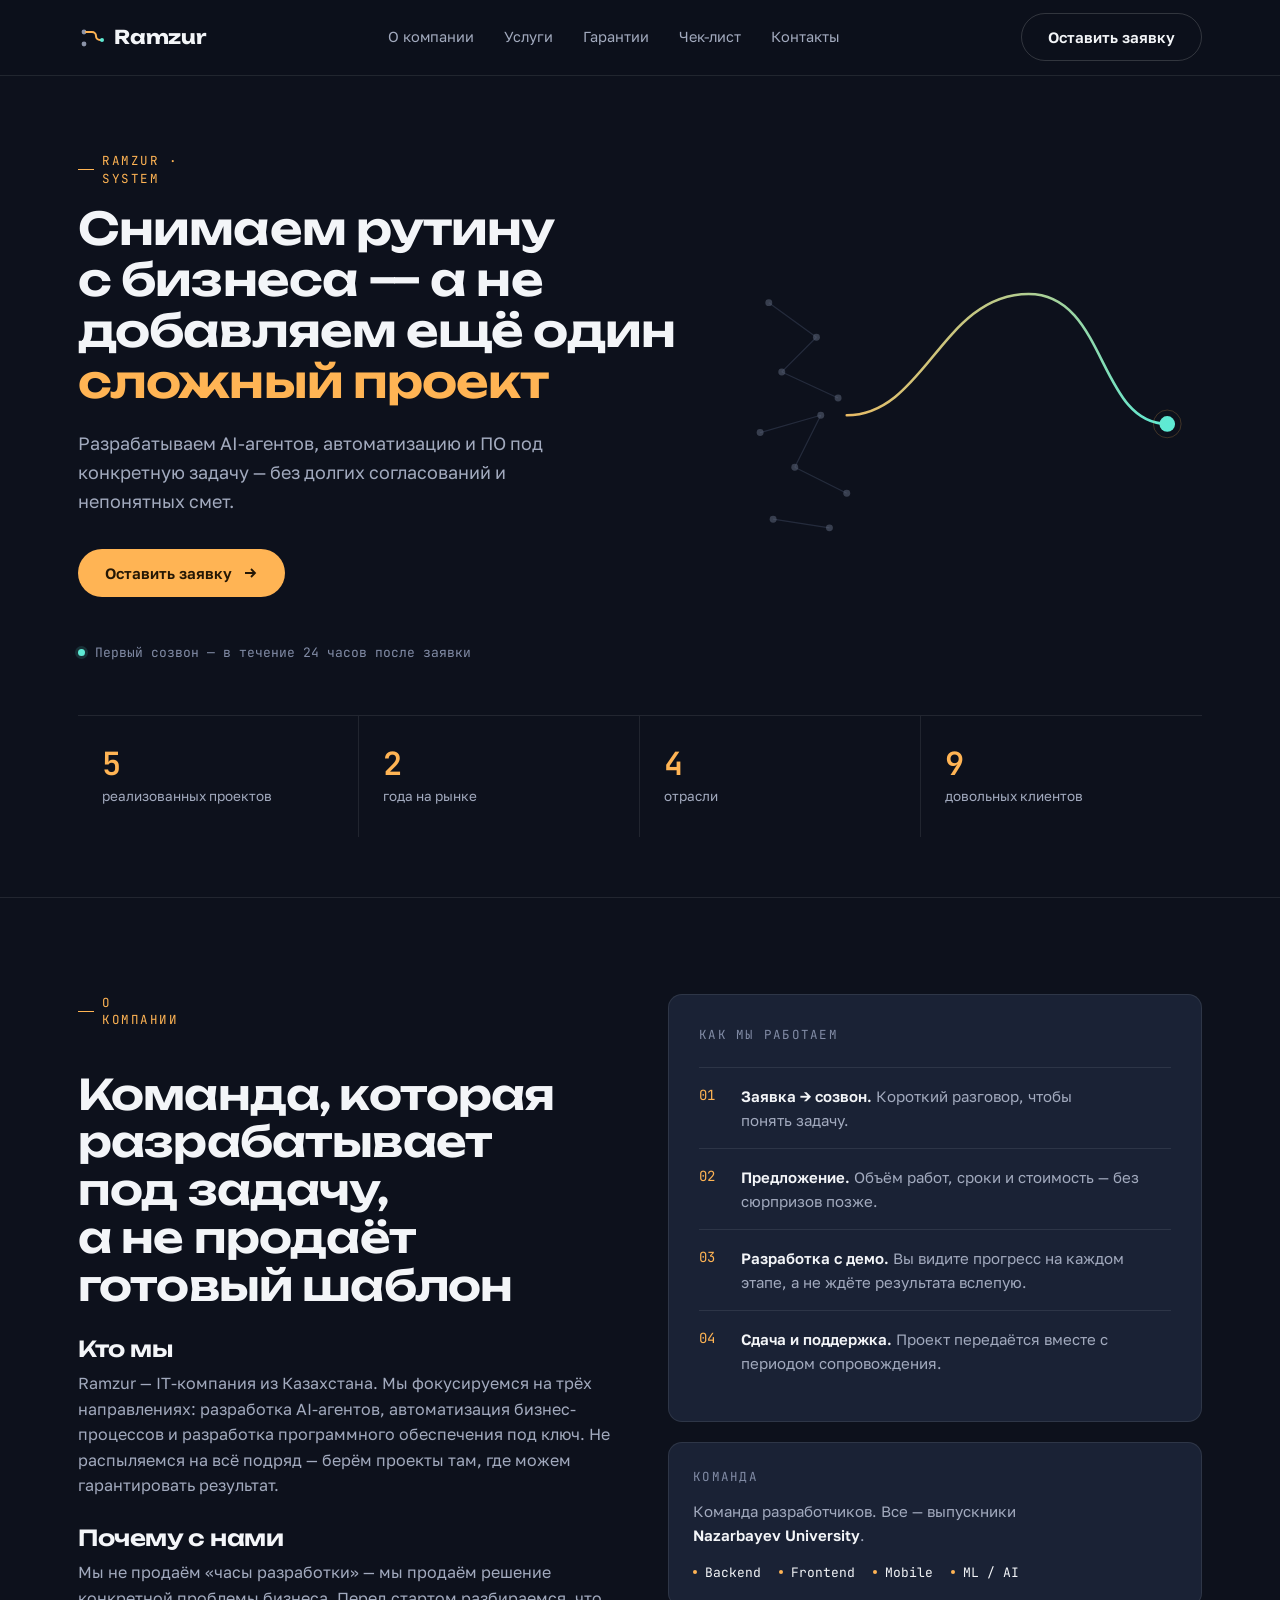
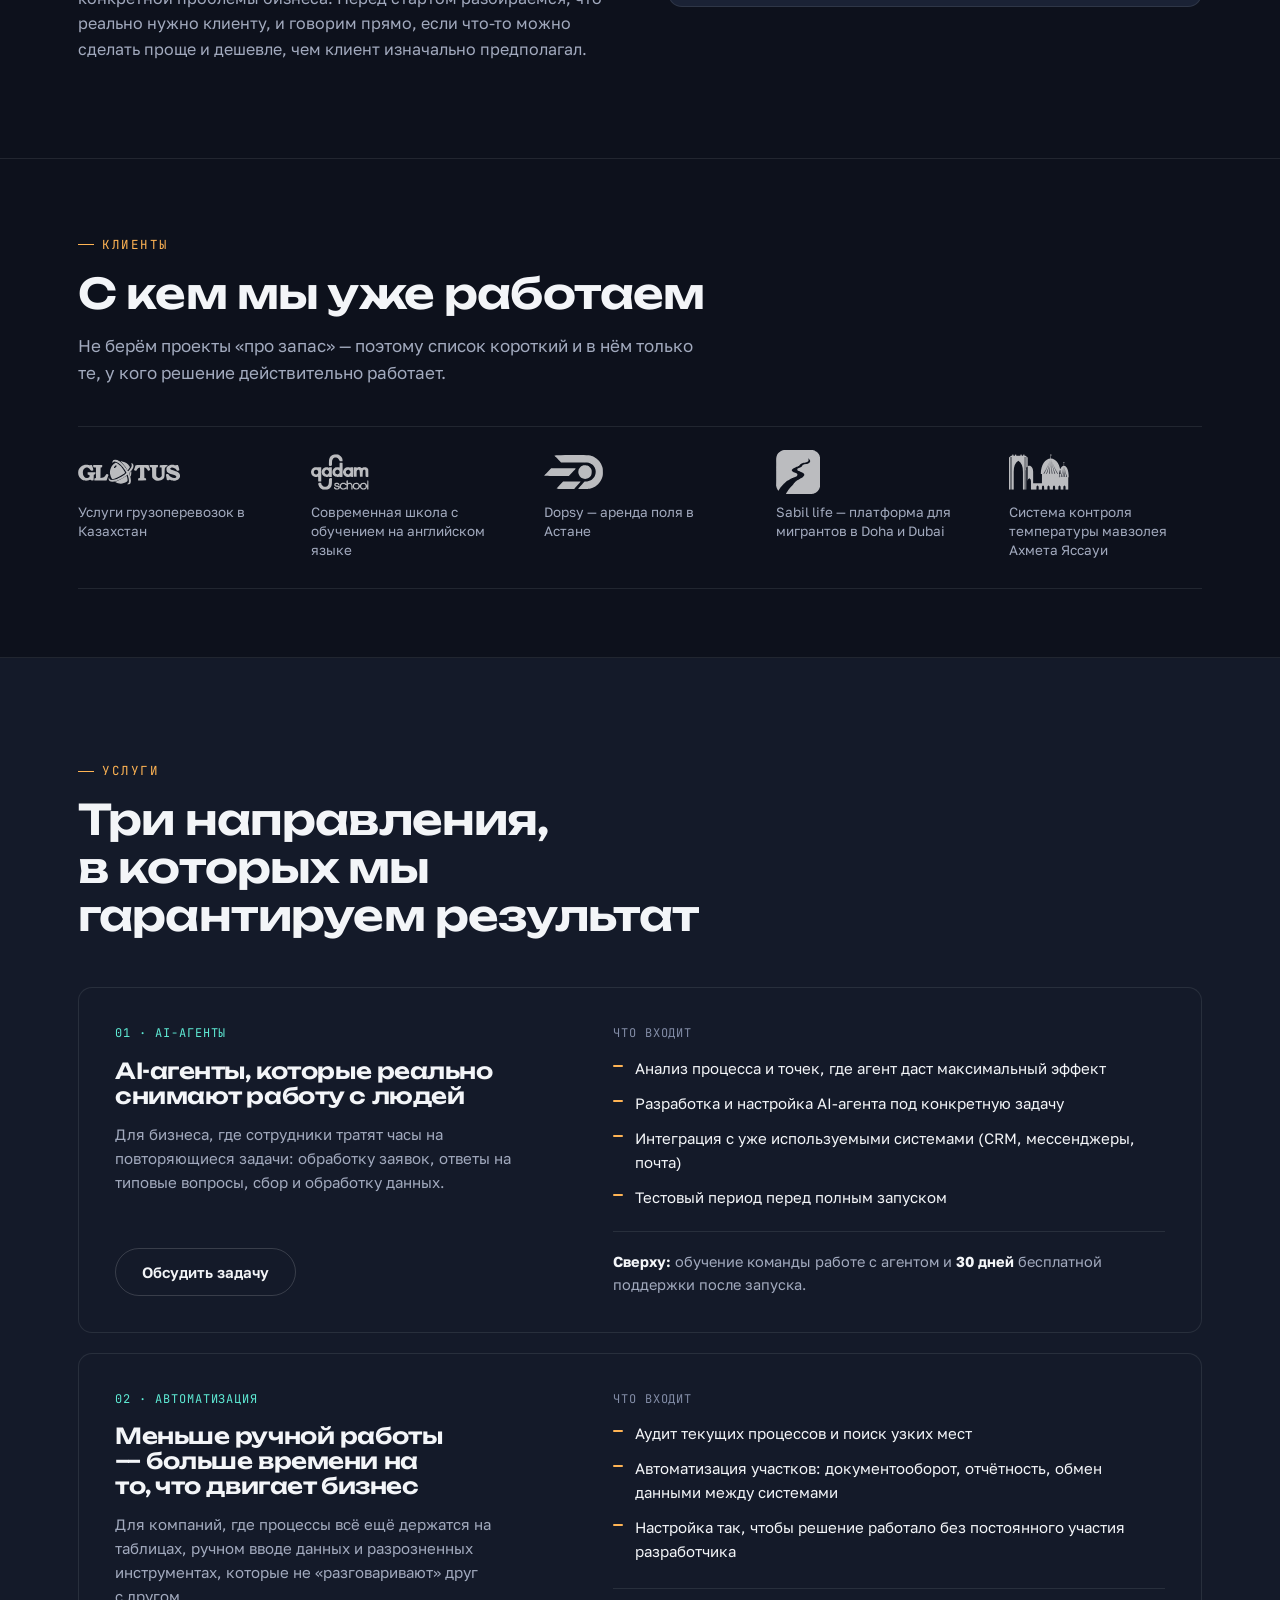
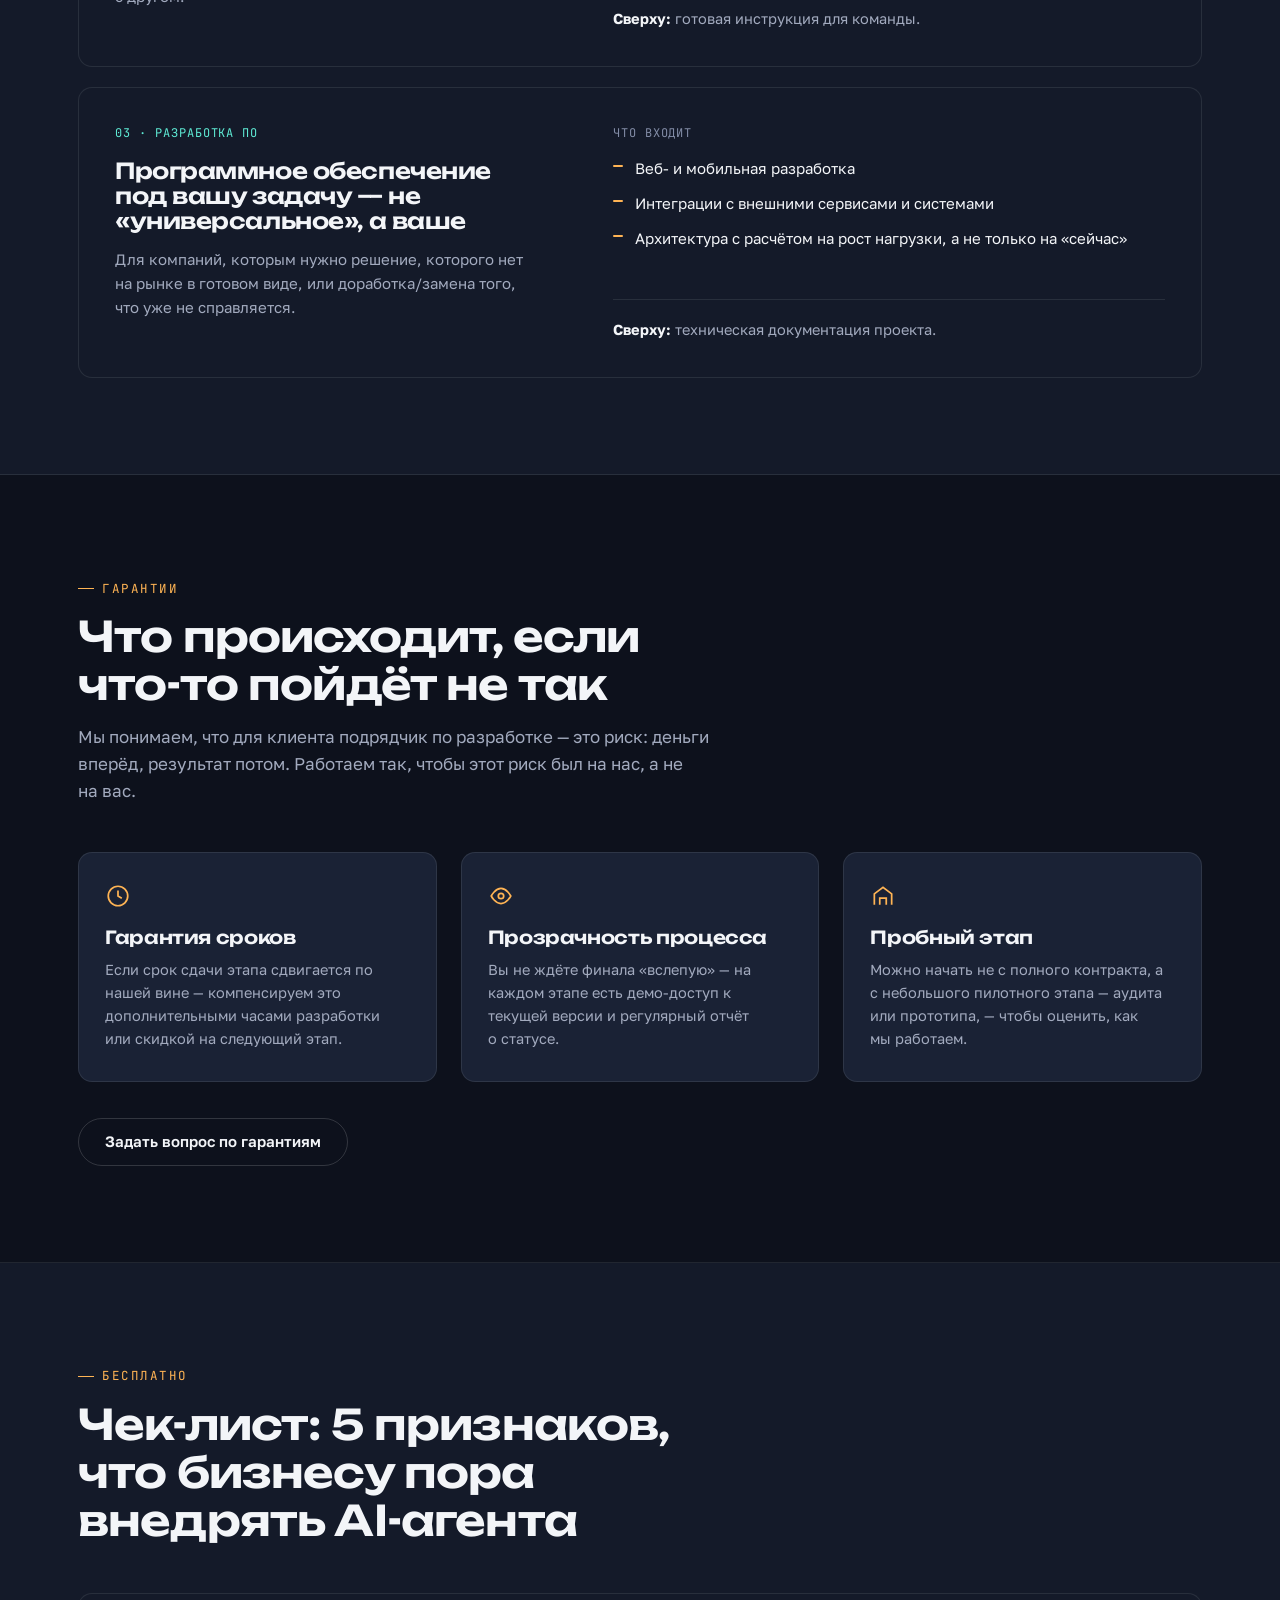
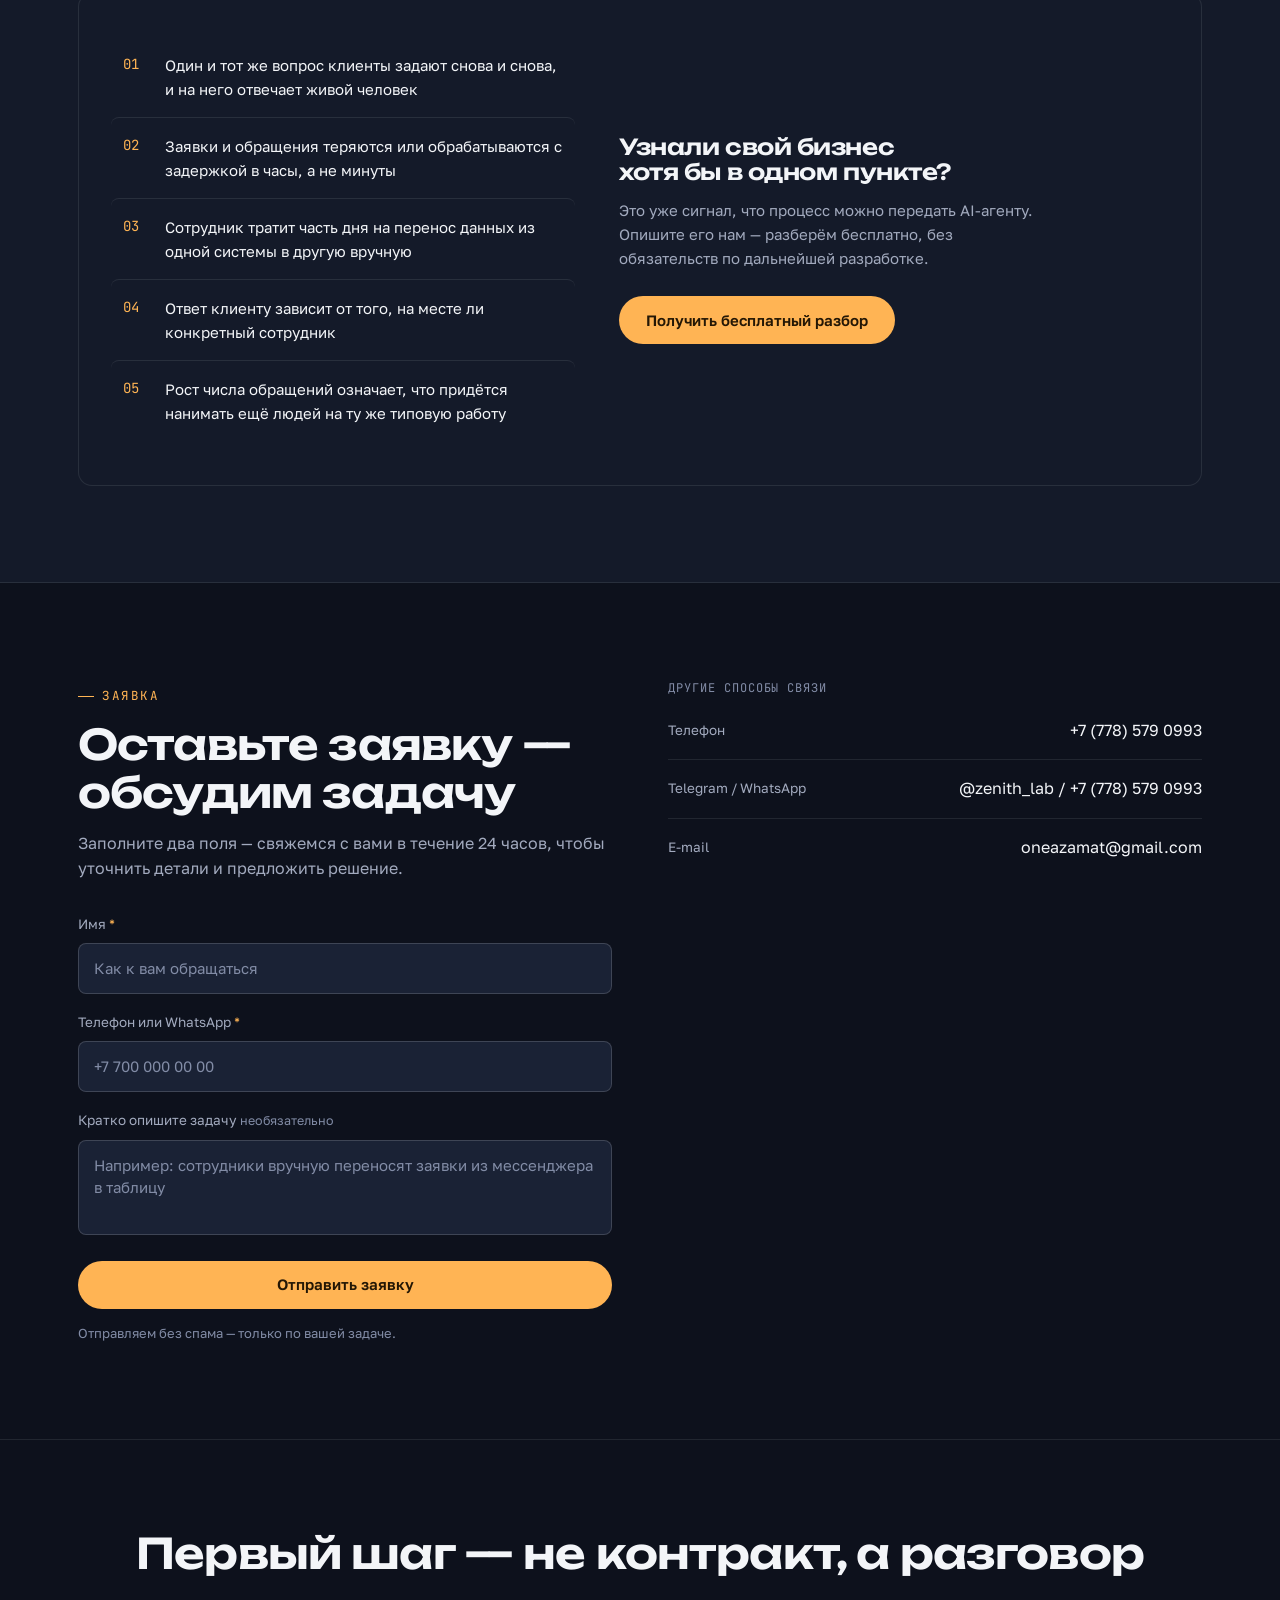
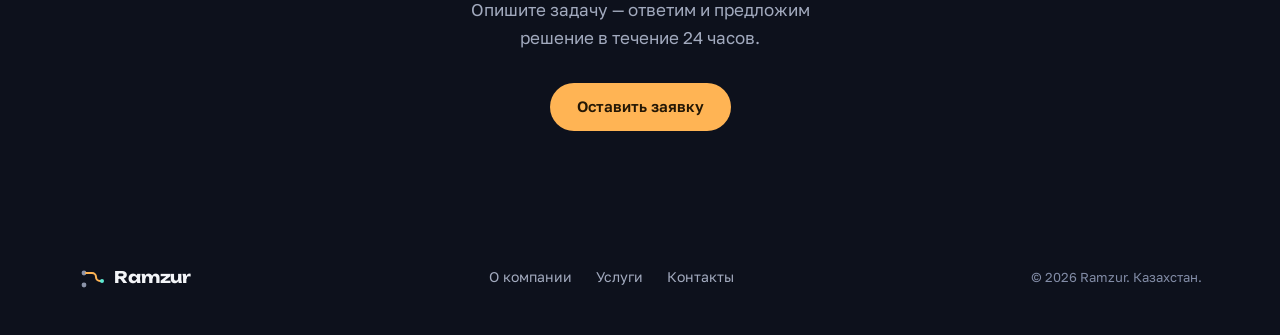
==== commit f22900df: "request update" ====
--- a/ramzur-landing-single-file.html
+++ b/ramzur-landing-single-file.html
@@ -15,13 +15,22 @@
 
   Осталось одно, но блокирующее:
 
-  1. Вписать botToken и chatId в начало script.js (блок TELEGRAM).
-     Отправка заявок в Telegram уже реализована и протестирована,
-     но без этих двух значений формы показывают ошибку вместо
-     отправки — специально, чтобы незаполненный конфиг нельзя
-     было выложить незаметно и молча терять заявки.
-     Пошаговая инструкция — в комментарии над блоком TELEGRAM
-     в script.js и в README, раздел «Отправка заявок в Telegram».
+  1. Задать переменные окружения в Vercel:
+       Project → Settings → Environment Variables
+         TELEGRAM_BOT_TOKEN = токен от @BotFather
+         TELEGRAM_CHAT_ID   = id группы (отрицательный)
+     Добавить для Production, Preview и Development, затем
+     сделать Redeploy: переменные подхватываются только при
+     новом деплое.
+
+     Отправка заявок уже реализована и протестирована. Токена в
+     этом файле и в script.js НЕТ — заявка уходит на /api/lead
+     (файл api/lead.js), токен живёт только на сервере. Без
+     переменных формы показывают ошибку вместо отправки —
+     специально, чтобы ненастроенный деплой нельзя было выложить
+     незаметно и молча терять заявки.
+
+     Подробности — в README, раздел «Отправка заявок в Telegram».
 
   Отложено сознательно:
 
@@ -2034,12 +2043,22 @@
       <form id="leadForm" novalidate>
         <!--
           Приманка для ботов: скрыта визуально, недоступна с клавиатуры и
-          для скринридеров, поэтому заполнить её может только автозаполнялка
-          спам-бота. Не display:none — часть ботов такие поля пропускает.
+          для скринридеров, поэтому заполнить её может только спам-бот,
+          заполняющий все поля подряд. Не display:none — часть ботов
+          такие поля пропускает.
+
+          ВАЖНО про имя поля: оно НЕ должно совпадать с тем, что умеет
+          подставлять автозаполнение браузера. Раньше здесь было
+          name="company" — Chrome и Safari считают это полем «организация»
+          из сохранённого профиля и заполняют его, ИГНОРИРУЯ
+          autocomplete="off". В результате настоящий человек с сохранённой
+          компанией определялся как бот: форма показывала «Заявка
+          получена», а заявка не отправлялась. Не используйте здесь
+          company / organization / name / email / tel / address / city.
         -->
         <div class="hp" aria-hidden="true">
-          <label for="leadCompany">Не заполняйте это поле</label>
-          <input class="hp-field" type="text" id="leadCompany" name="company"
+          <label for="leadHp">Не заполняйте это поле</label>
+          <input class="hp-field" type="text" id="leadHp" name="ramzur_hp"
                  tabindex="-1" autocomplete="off">
         </div>
         <div class="form-field">
@@ -2107,61 +2126,29 @@
 </footer>
 
 <script>
-/* ==========================================================================
-   Ramzur — landing behaviour
-
-   Contents
-     0. Shared helpers
-     1. Mobile nav
-     2. Scroll-reveal
-     3. Scroll progress + nav elevation
-     4. Active-section tracking
-     5. Auto-growing textareas
-     6. Stat count-up
-     7. Form validation (shared by both forms)
-     8. Main contact form            <- TODO-BACKEND
-     9. Lead modal                   <- TODO-BACKEND
-
-   Every animated behaviour checks prefersReducedMotion and resolves to its
-   end state instead of animating.
-   ========================================================================== */
-
 /* =========================================================================
-   НАСТРОЙКА ОТПРАВКИ ЗАЯВОК В TELEGRAM  —  заполнить перед запуском
+   ОТПРАВКА ЗАЯВОК
    =========================================================================
 
-   1. Создать бота: написать @BotFather команду /newbot, получить токен
-      вида  123456789:AAExxxxxxxxxxxxxxxxxxxxxxxxxxxxxxxxx
-   2. Создать группу для заявок и добавить в неё бота.
-   3. Узнать chat_id группы: написать в группе любое сообщение и открыть
-        https://api.telegram.org/bot<ТОКЕН>/getUpdates
-      В ответе найти "chat":{"id":-1001234567890,...} — это и есть chat_id.
-      ВАЖНО: у групп он ОТРИЦАТЕЛЬНЫЙ и обычно начинается с -100.
-      Минус — часть значения, его нельзя терять.
-   4. Вписать оба значения ниже.
-
-   ─────────────────────────────────────────────────────────────────────────
-   ВНИМАНИЕ, ЭТО ОСОЗНАННЫЙ КОМПРОМИСС
-
-   Страница статическая, поэтому токен отправляется прямо из браузера и
-   ВИДЕН ЛЮБОМУ в исходном коде. Токен = полный доступ к боту: кто угодно
-   может читать всё, что бот получил, писать от его имени и спамить в
-   группу напрямую, минуя форму. Telegram не умеет ограничивать токен по
-   домену.
-
-   Что с этим делать:
-     • бот должен быть ОТДЕЛЬНЫМ и состоять ТОЛЬКО в этой группе —
-       тогда украденный токен не даёт доступа ни к чему другому;
-     • не использовать этого бота больше нигде;
-     • при спаме: @BotFather → /revoke → вписать новый токен сюда,
-       старый мгновенно перестаёт работать;
-     • как только появится любой сервер/воркер — перенести отправку туда
-       (см. TRANSPORT ниже, менять надо одну функцию).
+   Страница НЕ обращается к Telegram напрямую и НЕ содержит токен бота.
+   Заявка уходит POST-запросом на /api/lead — серверную функцию в этом же
+   проекте (файл api/lead.js). Токен и id группы лежат там, в переменных
+   окружения Vercel, и в браузер не попадают.
+
+   Что нужно настроить (один раз):
+     Vercel → Project → Settings → Environment Variables
+       TELEGRAM_BOT_TOKEN = токен от @BotFather
+       TELEGRAM_CHAT_ID   = id группы, отрицательный (напр. -1001234567890)
+     Добавить для Production, Preview и Development, затем сделать Redeploy:
+     переменные подхватываются только при новом деплое.
+
+   Если сайт выложен туда, где серверных функций нет (например GitHub
+   Pages), /api/lead вернёт 404 и форма покажет ошибку с прямыми
+   контактами — молча терять заявки она не будет.
    ───────────────────────────────────────────────────────────────────────── */
 
-var TELEGRAM = {
-  botToken: '8925640769:AAF8TUVYzsr62UaU4P7mOwOGv8Hn42lRW18',
-  chatId: '-5462383974',
+var LEADS = {
+  endpoint: '/api/lead',
 
   // сколько ждём ответ, прежде чем показать ошибку
   timeoutMs: 12000,
@@ -2475,107 +2462,44 @@
      перенести отправку на свой сервер или воркер, достаточно заменить
      функцию transport() — остальной код её не касается. */
 
-  function configured(){
-    return TELEGRAM.botToken.indexOf('ВСТАВЬТЕ') === -1
-        && TELEGRAM.chatId.indexOf('ВСТАВЬТЕ') === -1
-        && !!TELEGRAM.botToken && !!TELEGRAM.chatId;
-  }
-
-  // Telegram разбирает parse_mode: HTML, поэтому пользовательский текст
-  // обязательно экранируем — иначе "<" в задаче ломает всё сообщение
-  // (Telegram вернёт 400 и заявка потеряется).
-  function esc(v){
-    return String(v == null ? '' : v)
-      .replace(/&/g, '&amp;')
-      .replace(/</g, '&lt;')
-      .replace(/>/g, '&gt;');
-  }
-
-  function stamp(){
-    try{
-      return new Date().toLocaleString('ru-RU', {
-        timeZone: 'Asia/Almaty', day: '2-digit', month: '2-digit',
-        year: 'numeric', hour: '2-digit', minute: '2-digit'
-      });
-    }catch(e){
-      return new Date().toISOString().slice(0, 16).replace('T', ' ') + ' UTC';
-    }
-  }
-
-  /* Telegram отклоняет сообщения длиннее 4096 символов, и тогда заявка
-     теряется целиком. Поле «задача» — единственное, что может быть сколь
-     угодно длинным, поэтому обрезаем именно его, оставляя место под
-     остальные строки. Обрезка помечается, чтобы было видно: текст неполный,
-     и стоит перезвонить за подробностями. */
-  var TASK_LIMIT = 3000;
-
-  function clampTask(v){
-    if(!v) return '';
-    if(v.length <= TASK_LIMIT) return v;
-    return v.slice(0, TASK_LIMIT) + '… [текст обрезан, полностью — спросить у клиента]';
-  }
-
-  function buildMessage(lead){
-    var lines = [
-      '🔔 <b>Новая заявка — Ramzur</b>',
-      '',
-      '<b>Имя:</b> ' + esc(lead.name),
-      '<b>Телефон:</b> ' + esc(lead.phone)
-    ];
-    if(lead.task) lines.push('<b>Задача:</b> ' + esc(clampTask(lead.task)));
-    lines.push('');
-    lines.push('<b>Откуда:</b> ' + esc(lead.source));
-    lines.push('<b>Время:</b> ' + esc(stamp()) + ' (Астана)');
-    if(lead.pageUrl) lines.push('<b>Страница:</b> ' + esc(lead.pageUrl));
-    if(lead.suspicious){
-      lines.push('');
-      lines.push('⚠️ <i>Форма заполнена подозрительно быстро — возможно, бот.</i>');
-    }
-    return lines.join('\n');
-  }
-
-  /* Единственное место, которое знает про Telegram.
-     Тело запроса — URLSearchParams, а не JSON, СПЕЦИАЛЬНО: с JSON браузер
-     сначала отправляет preflight OPTIONS, а api.telegram.org отвечает на
-     него 501, и запрос не уходит вообще. Form-encoded тело делает запрос
-     "простым", preflight не нужен, и POST проходит напрямую. */
-  function transport(text){
-    var url = 'https://api.telegram.org/bot' + TELEGRAM.botToken + '/sendMessage';
-    var body = new URLSearchParams({
-      chat_id: TELEGRAM.chatId,
-      text: text,
-      parse_mode: 'HTML',
-      disable_web_page_preview: 'true'
-    });
-
+  /* Единственное место, которое знает, КУДА уходит заявка.
+     Раньше здесь был прямой вызов api.telegram.org с токеном в URL; теперь
+     это POST на собственную серверную функцию. Заголовки и формат тела
+     свободны: запрос идёт на свой же origin, поэтому CORS и preflight
+     вообще не участвуют.
+
+     Текст сообщения намеренно НЕ собирается на клиенте: иначе кто угодно
+     мог бы отправить на /api/lead произвольный текст и писать в группу от
+     имени бота. Клиент отправляет только поля заявки. */
+  function transport(lead){
     /* Таймаут сделан гонкой двух обещаний, а не только через abort().
        Если полагаться на AbortController, то в браузере без него (или если
        запрос почему-то не реагирует на отмену) обещание не завершится
        никогда — кнопка останется заблокированной навсегда, и посетитель
-       не сможет ни повторить отправку, ни увидеть ошибку.
-       Гонка гарантирует, что интерфейс восстановится в любом случае;
-       abort() при этом всё равно вызывается, чтобы оборвать сам запрос. */
+       не сможет ни повторить отправку, ни увидеть ошибку. */
     var ctrl = ('AbortController' in window) ? new AbortController() : null;
     var timer;
 
-    var request = fetch(url, {
+    var request = fetch(LEADS.endpoint, {
       method: 'POST',
-      body: body,
+      headers: { 'Content-Type': 'application/json' },
+      body: JSON.stringify(lead),
       signal: ctrl ? ctrl.signal : undefined
     }).then(function(res){
-      return res.json().catch(function(){ return { ok: false }; });
-    }).then(function(data){
-      if(!data || !data.ok){
-        throw new Error('telegram: ' + ((data && data.description) || 'unknown error'));
-      }
-      return data;
+      return res.json().catch(function(){ return null; }).then(function(data){
+        if(!res.ok || !data || !data.ok){
+          throw new Error('lead endpoint ' + res.status + ': ' +
+            ((data && data.error) || 'нет ответа'));
+        }
+        return data;
+      });
     });
 
     var timeout = new Promise(function(_, reject){
       timer = setTimeout(function(){
         if(ctrl) ctrl.abort();
-        reject(new Error('timeout после ' + TELEGRAM.timeoutMs + 'мс'));
-      }, TELEGRAM.timeoutMs);
+        reject(new Error('timeout после ' + LEADS.timeoutMs + 'мс'));
+      }, LEADS.timeoutMs);
     });
 
     return Promise.race([request, timeout]).finally(function(){
@@ -2584,12 +2508,7 @@
   }
 
   function sendLead(lead){
-    if(!configured()){
-      return Promise.reject(new Error(
-        'Отправка заявок не настроена: впишите botToken и chatId в начале script.js'
-      ));
-    }
-    return transport(buildMessage(lead));
+    return transport(lead);
   }
 
   /* ---------- состояния формы во время отправки ---------- */
@@ -2644,8 +2563,18 @@
       if(busy) return;                       // защита от двойной отправки
       if(!validateLead(fields)) return;
 
-      if(honeypot && honeypot.value){
-        // боту показываем то же, что человеку, но никуда не отправляем
+      var hpValue = honeypot ? honeypot.value : '';
+      if(hpValue){
+        /* Боту показываем то же, что человеку, но никуда не отправляем.
+           В консоль пишем причину: если это всё-таки живой посетитель
+           (например, браузер сам заполнил скрытое поле), то без этой
+           строки диагностировать «форма says OK, а заявок нет» почти
+           невозможно — именно так и потерялись первые заявки. */
+        if(window.console && console.warn){
+          console.warn('[Ramzur] заявка не отправлена: заполнено скрытое ' +
+            'поле-приманка (' + honeypot.name + '). Если вы человек — это баг, ' +
+            'сообщите разработчику.');
+        }
         showSuccess(form, success);
         return;
       }
@@ -2660,7 +2589,8 @@
         task: opts.getTask(),
         source: opts.getSource(),
         pageUrl: location.href,
-        suspicious: (Date.now() - readyAt) < TELEGRAM.minFillMs
+        suspicious: (Date.now() - readyAt) < LEADS.minFillMs,
+        hp: hpValue
       }).then(function(){
         showSuccess(form, success);
       }).catch(function(err){
@@ -2918,12 +2848,22 @@
       <form id="modalForm" novalidate>
         <!--
           Приманка для ботов: скрыта визуально, недоступна с клавиатуры и
-          для скринридеров, поэтому заполнить её может только автозаполнялка
-          спам-бота. Не display:none — часть ботов такие поля пропускает.
+          для скринридеров, поэтому заполнить её может только спам-бот,
+          заполняющий все поля подряд. Не display:none — часть ботов
+          такие поля пропускает.
+
+          ВАЖНО про имя поля: оно НЕ должно совпадать с тем, что умеет
+          подставлять автозаполнение браузера. Раньше здесь было
+          name="company" — Chrome и Safari считают это полем «организация»
+          из сохранённого профиля и заполняют его, ИГНОРИРУЯ
+          autocomplete="off". В результате настоящий человек с сохранённой
+          компанией определялся как бот: форма показывала «Заявка
+          получена», а заявка не отправлялась. Не используйте здесь
+          company / organization / name / email / tel / address / city.
         -->
         <div class="hp" aria-hidden="true">
-          <label for="modalCompany">Не заполняйте это поле</label>
-          <input class="hp-field" type="text" id="modalCompany" name="company"
+          <label for="modalHp">Не заполняйте это поле</label>
+          <input class="hp-field" type="text" id="modalHp" name="ramzur_hp"
                  tabindex="-1" autocomplete="off">
         </div>
         <div class="form-field">
